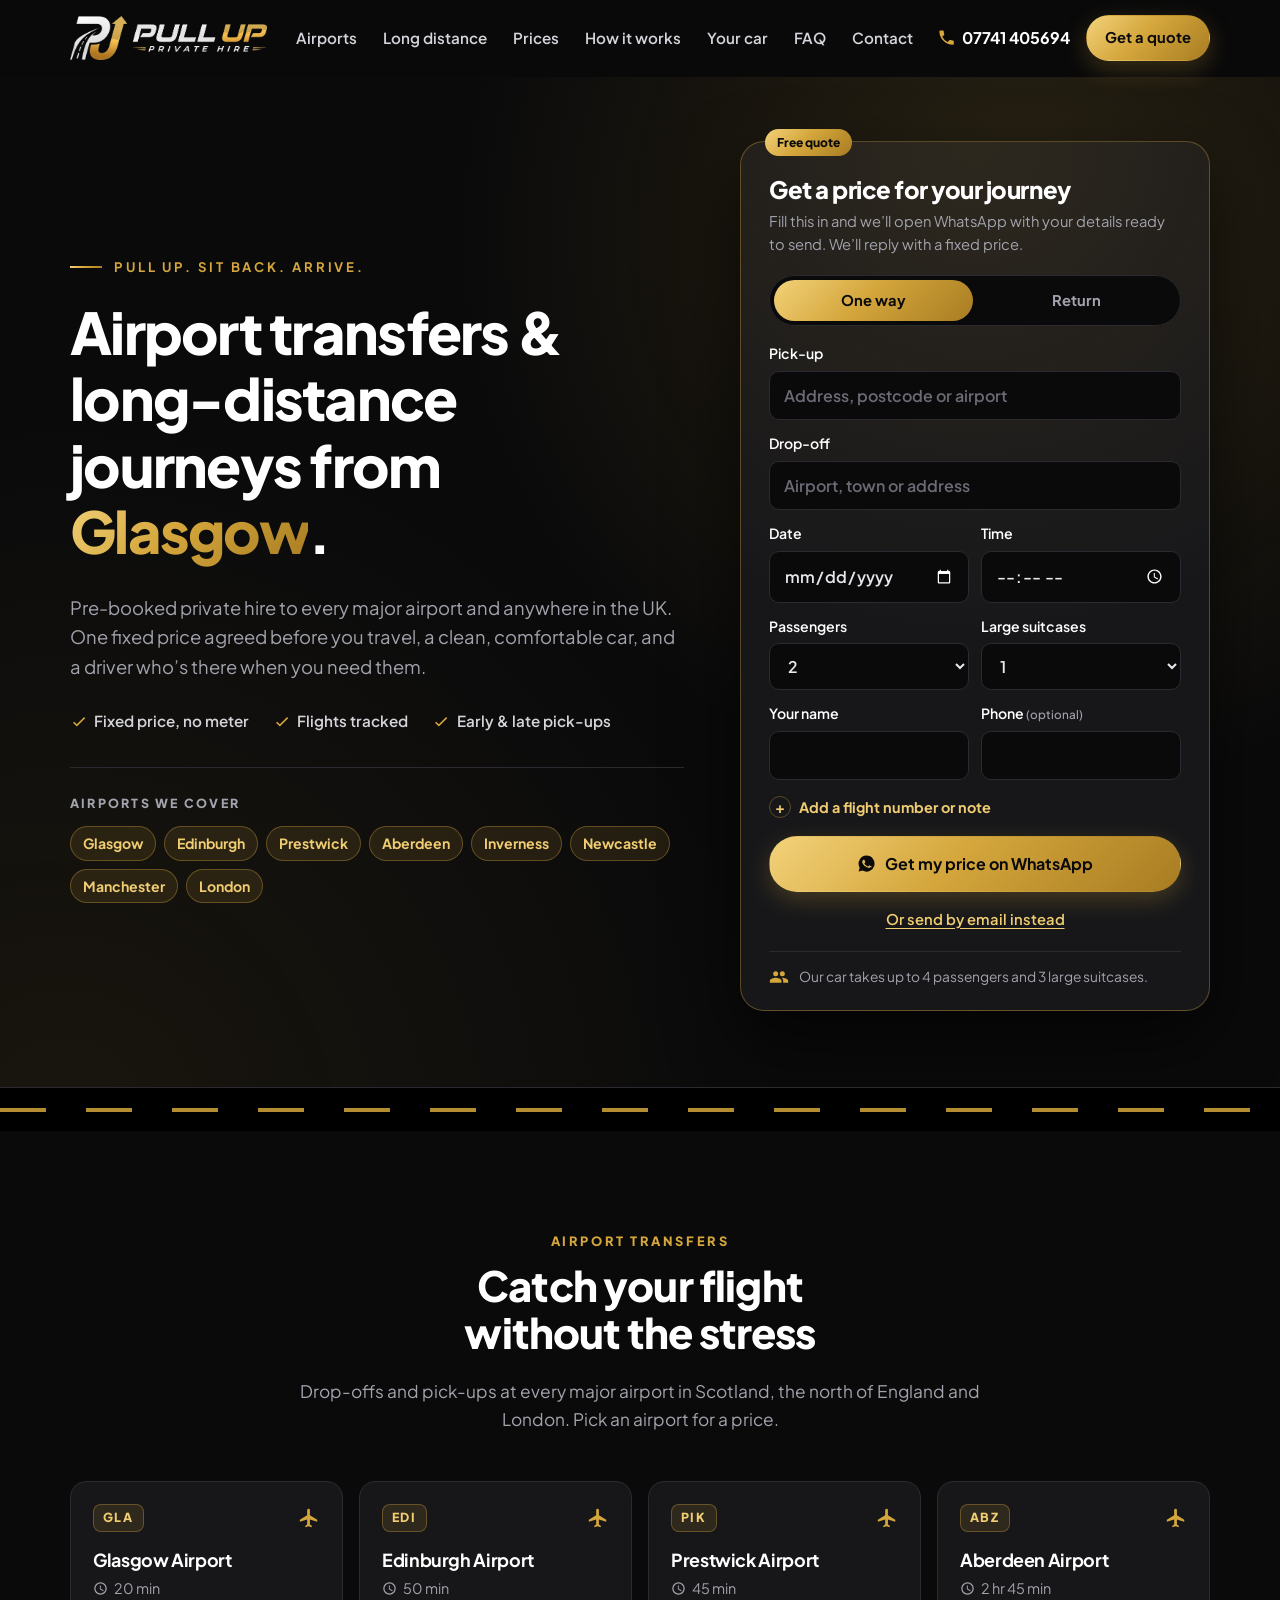
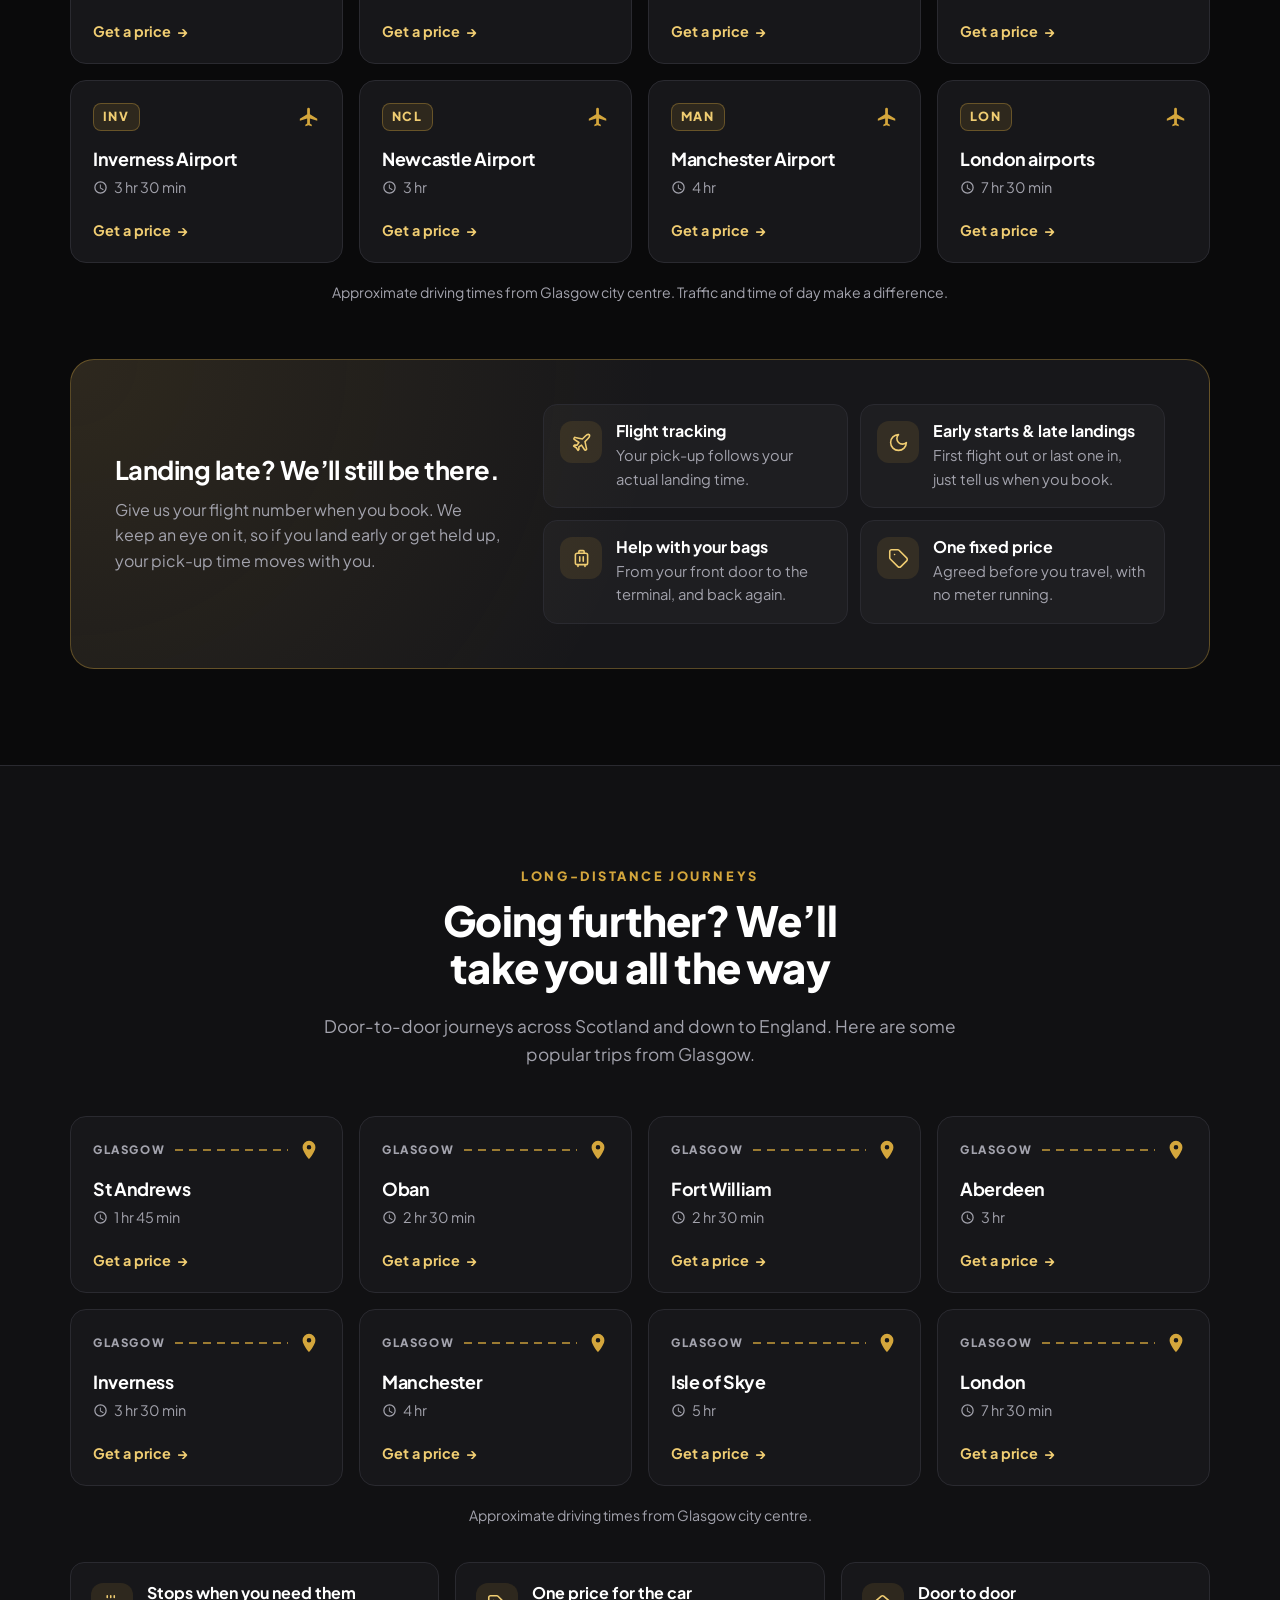
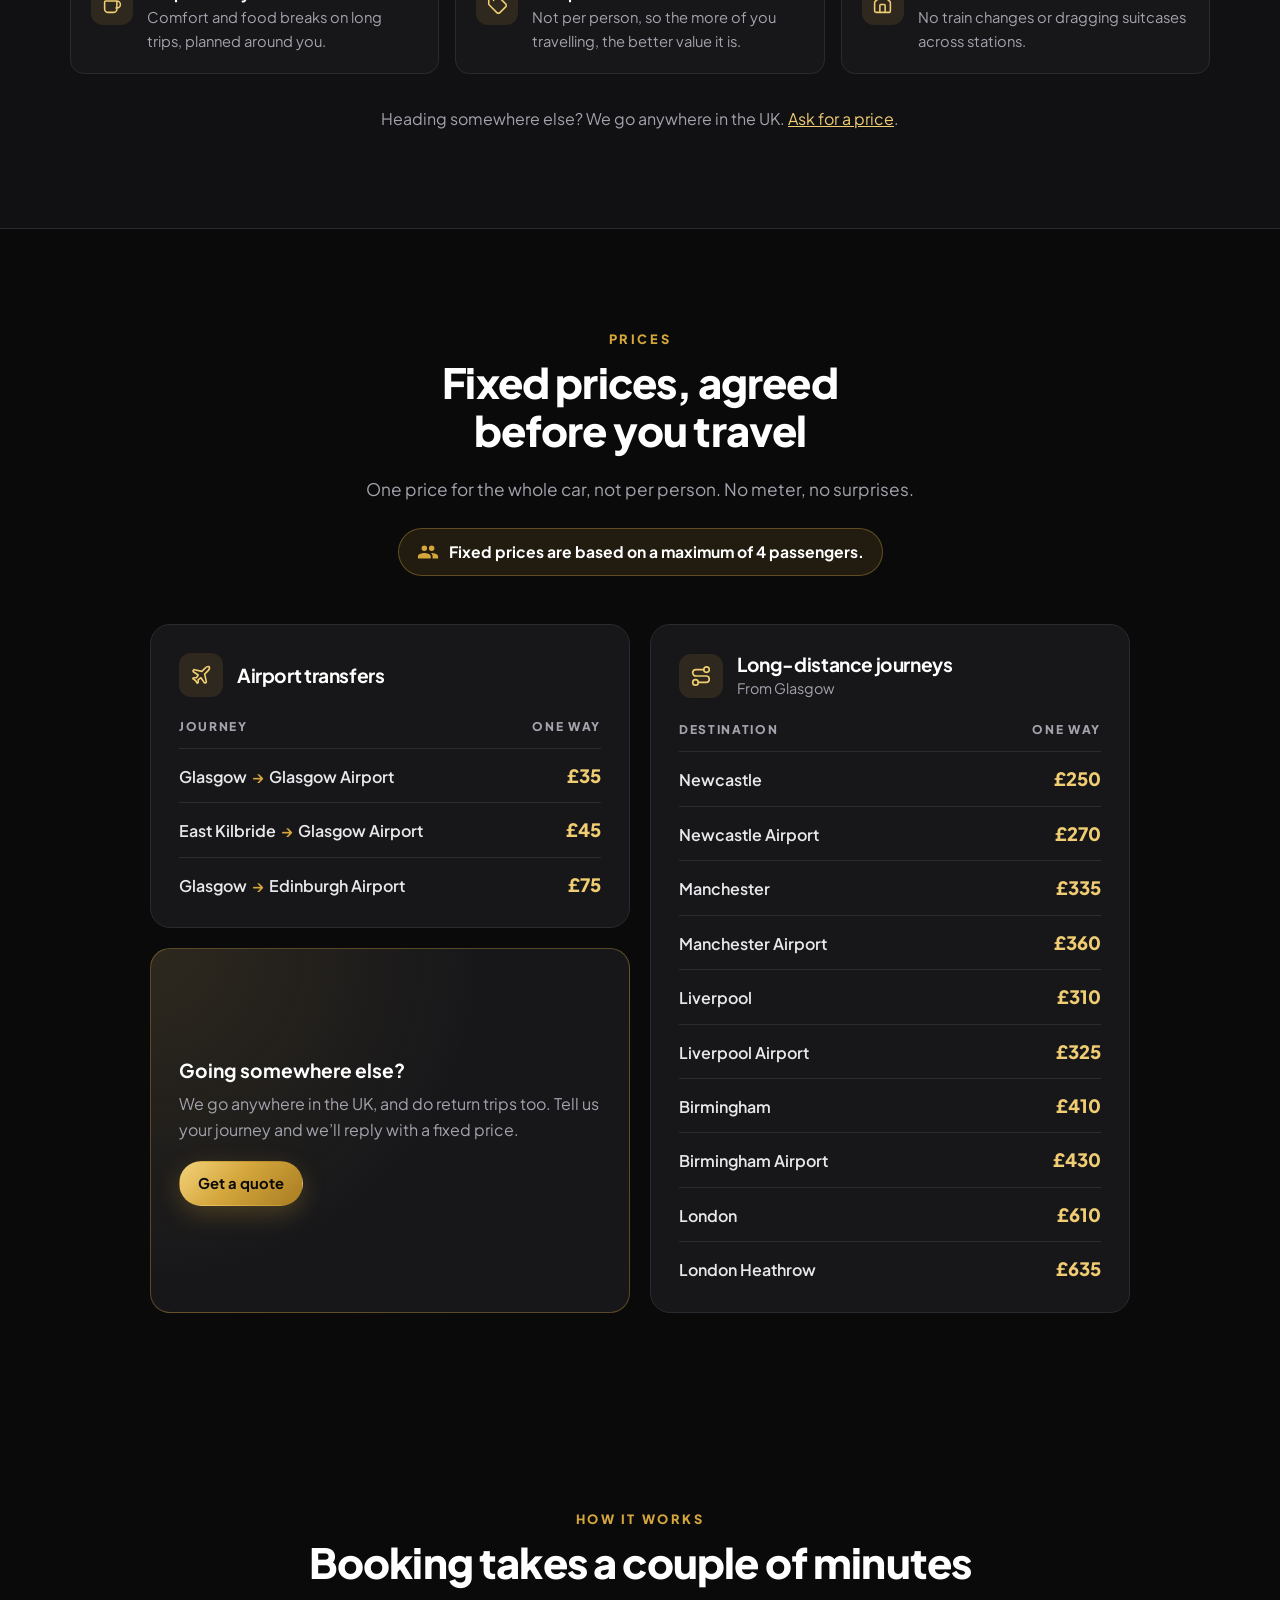
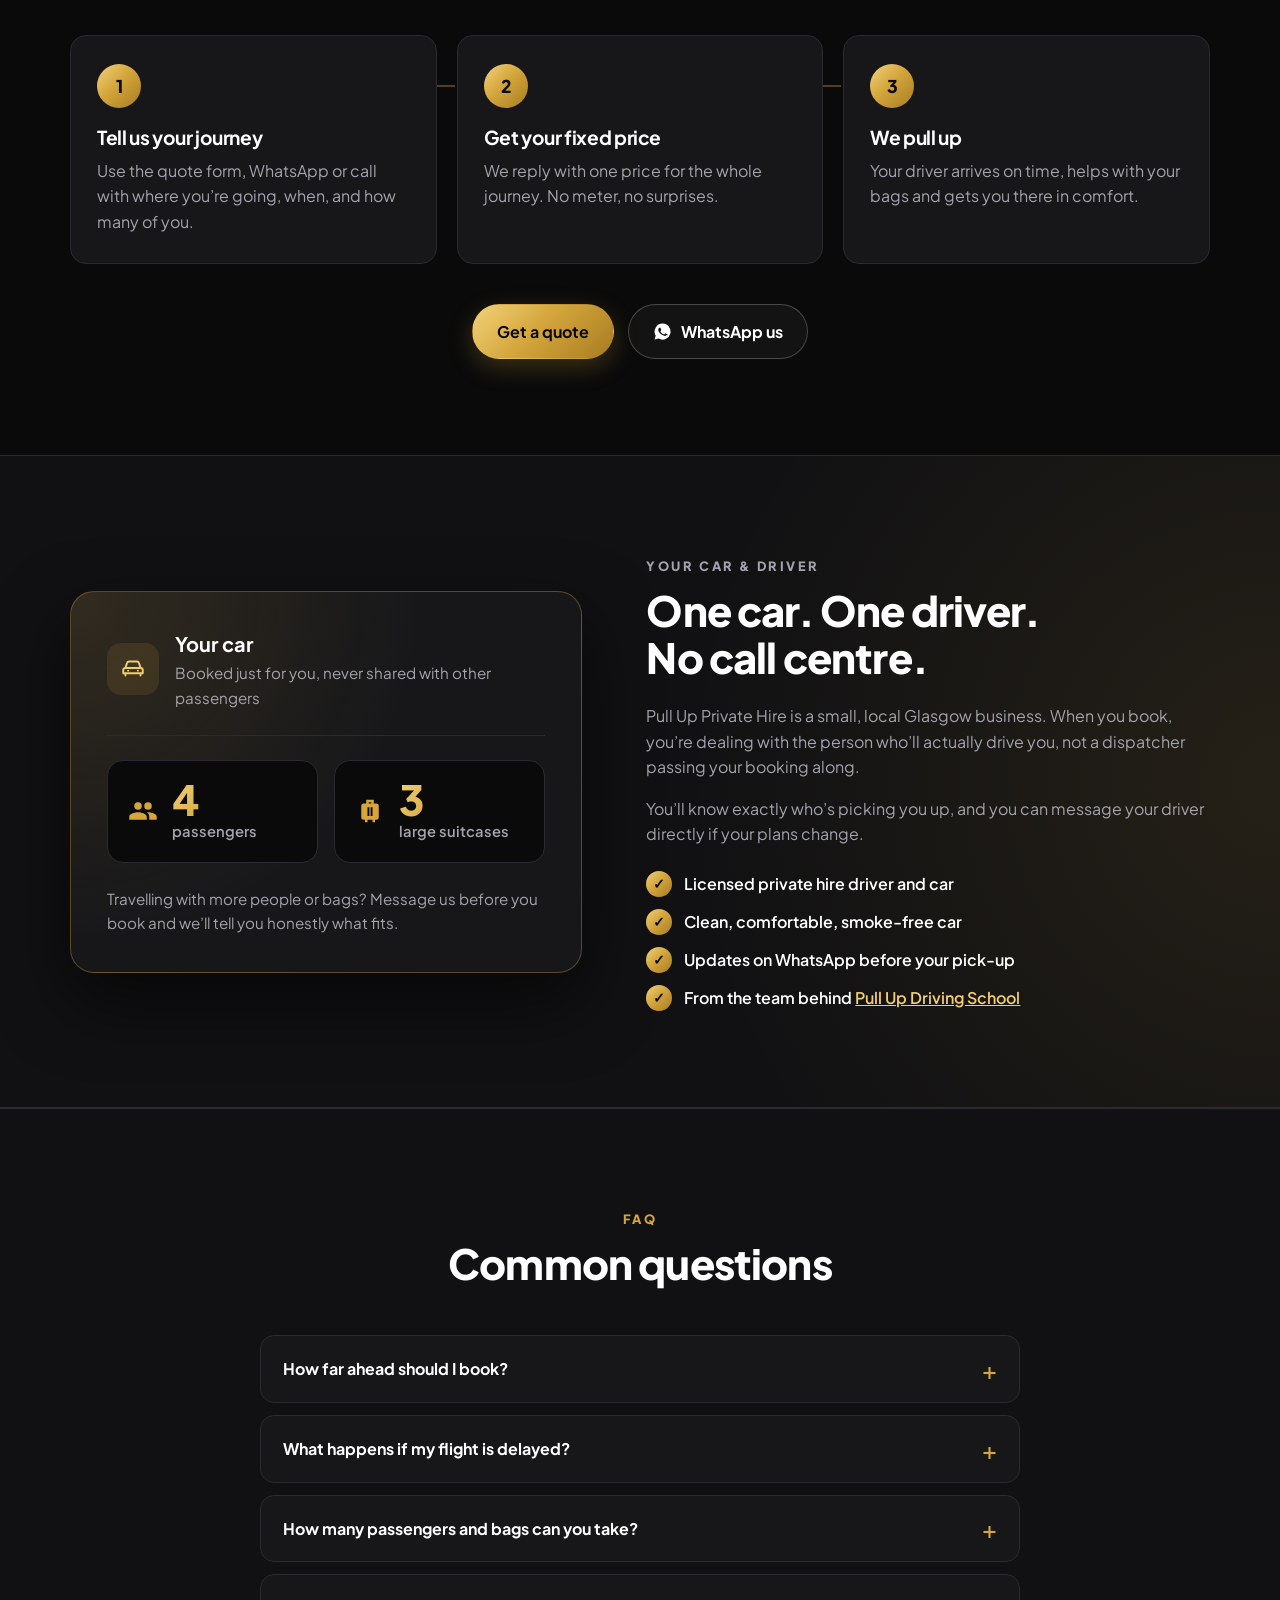
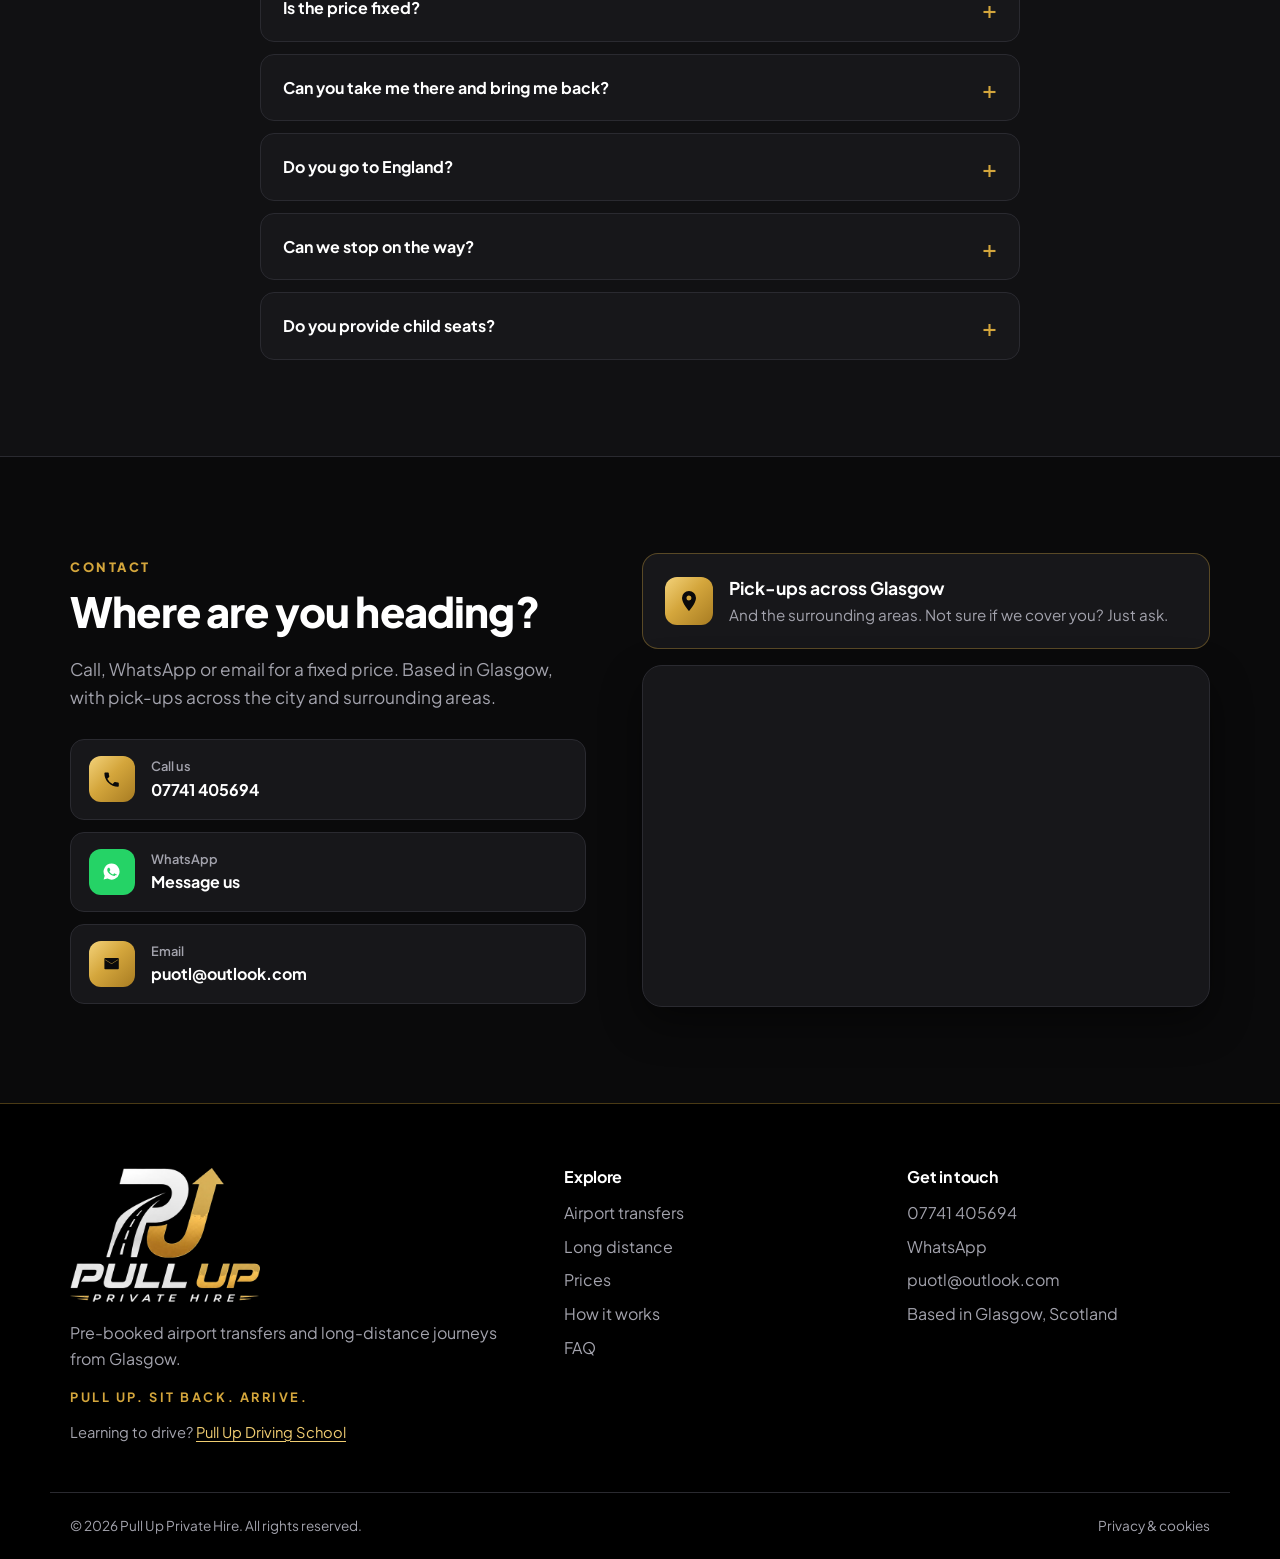
==== index.html @ 6dee09f8 "Add fixed prices section Airport transfer and long-distance fixed prices from the owner, all one way" ====
<!doctype html>
<html lang="en-GB">
<head>
  <meta charset="utf-8">
  <meta name="viewport" content="width=device-width, initial-scale=1">
  <title>Airport Transfers &amp; Long-Distance Private Hire Glasgow | Pull Up Private Hire</title>
  <meta name="description" content="Pre-booked airport transfers and long-distance journeys from Glasgow. Glasgow, Edinburgh, Prestwick, Aberdeen, Manchester and London airports. Fixed prices, flights tracked.">
  <!-- Live on GitHub Pages for now. When a domain is bought, change these URLs here, in robots.txt, sitemap.xml and privacy/ (see README). -->
  <link rel="canonical" href="https://aacb12.github.io/pull-up-private-hire/">
  <meta name="theme-color" content="#0a0a0b">

  <meta property="og:title" content="Pull Up Private Hire | Airport Transfers &amp; Long-Distance Journeys from Glasgow">
  <meta property="og:description" content="Pre-booked airport transfers and long-distance journeys from Glasgow. One fixed price agreed before you travel.">
  <meta property="og:url" content="https://aacb12.github.io/pull-up-private-hire/">
  <meta property="og:image" content="https://aacb12.github.io/pull-up-private-hire/images/og-image.jpg">
  <meta property="og:image:width" content="1200">
  <meta property="og:image:height" content="630">
  <meta property="og:type" content="website">

  <link rel="icon" href="images/favicon.png" type="image/png" sizes="96x96">
  <link rel="apple-touch-icon" href="images/apple-touch-icon.png">
  <link rel="preconnect" href="https://fonts.googleapis.com">
  <link rel="preconnect" href="https://fonts.gstatic.com" crossorigin>
  <link href="https://fonts.googleapis.com/css2?family=Plus+Jakarta+Sans:wght@400;500;600;700;800&display=swap" rel="stylesheet">
  <link rel="stylesheet" href="styles.css">

  <script type="application/ld+json">
  {
    "@context": "https://schema.org",
    "@type": "TaxiService",
    "name": "Pull Up Private Hire",
    "url": "https://aacb12.github.io/pull-up-private-hire/",
    "image": "https://aacb12.github.io/pull-up-private-hire/images/og-image.jpg",
    "description": "Pre-booked airport transfers and long-distance journeys from Glasgow.",
    "areaServed": [
      { "@type": "City", "name": "Glasgow" },
      { "@type": "Country", "name": "United Kingdom" }
    ],
    "provider": {
      "@type": "LocalBusiness",
      "name": "Pull Up Private Hire",
      "url": "https://aacb12.github.io/pull-up-private-hire/",
      "telephone": "+447741405694",
      "email": "puotl@outlook.com",
      "address": { "@type": "PostalAddress", "addressLocality": "Glasgow", "addressCountry": "GB" }
    }
  }
  </script>
</head>
<body>

  <a href="#main" class="skip-link">Skip to content</a>

  <header class="site-header">
    <div class="container header-inner">
      <a href="#top" class="logo" aria-label="Pull Up Private Hire home">
        <img src="images/logo-header.png" alt="Pull Up Private Hire" width="537" height="120">
      </a>
      <nav class="nav" id="nav">
        <a href="#airports">Airports</a>
        <a href="#long-distance">Long distance</a>
        <a href="#prices">Prices</a>
        <a href="#how">How it works</a>
        <a href="#car">Your car</a>
        <a href="#faq">FAQ</a>
        <a href="#contact">Contact</a>
      </nav>
      <div class="header-actions">
        <a href="tel:+447741405694" class="header-phone">
          <svg viewBox="0 0 24 24" aria-hidden="true"><path d="M6.6 10.8a15.1 15.1 0 0 0 6.6 6.6l2.2-2.2c.3-.3.7-.4 1-.2 1.1.4 2.3.6 3.6.6.6 0 1 .4 1 1V20c0 .6-.4 1-1 1A17 17 0 0 1 3 4c0-.6.4-1 1-1h3.5c.6 0 1 .4 1 1 0 1.2.2 2.4.6 3.6.1.3 0 .7-.2 1l-2.3 2.2Z"/></svg>
          07741 405694
        </a>
        <a href="#quote" class="btn btn-gold btn-small">Get a quote</a>
        <button class="nav-toggle" aria-label="Open menu" aria-expanded="false" aria-controls="nav">
          <span></span><span></span><span></span>
        </button>
      </div>
    </div>
  </header>

  <main id="main">

    <!-- Hero with the quote form -->
    <section class="hero" id="top">
      <div class="container hero-inner">
        <div class="hero-copy">
          <p class="eyebrow">Pull Up. Sit back. Arrive.</p>
          <h1>Airport transfers &amp; long-distance journeys from <span class="hl">Glasgow</span>.</h1>
          <p class="lead">Pre-booked private hire to every major airport and anywhere in the UK. One fixed price agreed before you travel, a clean, comfortable car, and a driver who’s there when you need them.</p>
          <ul class="trust">
            <li><svg viewBox="0 0 24 24" aria-hidden="true"><path d="m9 16.2-3.5-3.5L4 14.1l5 5 11-11-1.4-1.4z"/></svg>Fixed price, no meter</li>
            <li><svg viewBox="0 0 24 24" aria-hidden="true"><path d="m9 16.2-3.5-3.5L4 14.1l5 5 11-11-1.4-1.4z"/></svg>Flights tracked</li>
            <li><svg viewBox="0 0 24 24" aria-hidden="true"><path d="m9 16.2-3.5-3.5L4 14.1l5 5 11-11-1.4-1.4z"/></svg>Early &amp; late pick-ups</li>
          </ul>
          <div class="hero-airports">
            <p>Airports we cover</p>
            <ul>
              <li>Glasgow</li><li>Edinburgh</li><li>Prestwick</li><li>Aberdeen</li><li>Inverness</li><li>Newcastle</li><li>Manchester</li><li>London</li>
            </ul>
          </div>
        </div>

        <form class="quote-card form" id="quote">
          <p class="tag">Free quote</p>
          <h2>Get a price for your journey</h2>
          <p class="form-hint">Fill this in and we’ll open WhatsApp with your details ready to send. We’ll reply with a fixed price.</p>

          <fieldset class="seg">
            <legend class="sr-only">Journey type</legend>
            <label><input type="radio" name="trip" value="One way" checked><span>One way</span></label>
            <label><input type="radio" name="trip" value="Return"><span>Return</span></label>
          </fieldset>

          <label>Pick-up
            <input name="pickup" required list="places" autocomplete="street-address" placeholder="Address, postcode or airport">
          </label>
          <label>Drop-off
            <input name="dropoff" required list="places" placeholder="Airport, town or address">
          </label>
          <div class="field-row">
            <label>Date<input name="date" type="date" required></label>
            <label>Time<input name="time" type="time" required step="300"></label>
          </div>
          <div class="field-row" id="return-fields" hidden>
            <label>Return date<input name="returnDate" type="date"></label>
            <label>Return time<input name="returnTime" type="time" step="300"></label>
          </div>
          <div class="field-row">
            <label>Passengers
              <select name="passengers">
                <option>1</option><option selected>2</option><option>3</option><option>4</option>
              </select>
            </label>
            <label>Large suitcases
              <select name="cases">
                <option>0</option><option selected>1</option><option>2</option><option>3</option>
              </select>
            </label>
          </div>
          <div class="field-row">
            <label>Your name<input name="name" required autocomplete="name"></label>
            <label>Phone <small>(optional)</small><input name="phone" type="tel" autocomplete="tel"></label>
          </div>
          <details class="more">
            <summary>Add a flight number or note</summary>
            <label>Flight number<input name="flight" placeholder="e.g. EZY6942" autocapitalize="characters"></label>
            <label>Anything else?<textarea name="message" rows="3" placeholder="e.g. child seat needed, or a stop on the way"></textarea></label>
          </details>

          <button type="submit" class="btn btn-gold btn-block">
            <svg viewBox="0 0 24 24" aria-hidden="true"><path d="M12 2a10 10 0 0 0-8.6 15.1L2 22l5-1.3A10 10 0 1 0 12 2Zm5.3 14.1c-.2.6-1.3 1.2-1.8 1.3-.5 0-1 .2-3.3-.7a11.4 11.4 0 0 1-4.6-4c-.4-.5-1-1.6-1-3 0-1.3.7-2 1-2.3.2-.3.5-.3.7-.3h.5c.2 0 .4 0 .6.5l.9 2.1c0 .2.1.4 0 .6l-.4.6-.5.5c-.1.2-.3.3-.1.6.2.3.8 1.3 1.7 2.1 1.2 1 2.1 1.3 2.4 1.5.3.1.5.1.7-.1l.9-1.1c.2-.3.4-.2.7-.1l2 1c.3.1.5.2.6.3 0 .2 0 .8-.2 1.4Z"/></svg>
            Get my price on WhatsApp
          </button>
          <button type="button" class="link-btn" id="send-email">Or send by email instead</button>
          <p class="form-note">
            <svg viewBox="0 0 24 24" aria-hidden="true"><path d="M16 11a3 3 0 1 0 0-6 3 3 0 0 0 0 6Zm-8 0a3 3 0 1 0 0-6 3 3 0 0 0 0 6Zm0 2c-2.3 0-7 1.2-7 3.5V19h14v-2.5C15 14.2 10.3 13 8 13Zm8 0h-1c1.2.8 2 2 2 3.5V19h6v-2.5c0-2.3-4.7-3.5-7-3.5Z"/></svg>
            Our car takes up to 4 passengers and 3 large suitcases.
          </p>

          <datalist id="places">
            <option value="Glasgow Airport"></option>
            <option value="Edinburgh Airport"></option>
            <option value="Glasgow Prestwick Airport"></option>
            <option value="Aberdeen Airport"></option>
            <option value="Inverness Airport"></option>
            <option value="Newcastle Airport"></option>
            <option value="Manchester Airport"></option>
            <option value="London Heathrow Airport"></option>
            <option value="London Gatwick Airport"></option>
            <option value="London Stansted Airport"></option>
            <option value="London Luton Airport"></option>
            <option value="Glasgow city centre"></option>
            <option value="Edinburgh city centre"></option>
          </datalist>
        </form>
      </div>
      <div class="road" aria-hidden="true"></div>
    </section>

    <!-- Airports -->
    <section id="airports" class="section">
      <div class="container">
        <div class="section-head">
          <p class="kicker">Airport transfers</p>
          <h2>Catch your flight without the stress</h2>
          <p class="section-sub">Drop-offs and pick-ups at every major airport in Scotland, the north of England and London. Pick an airport for a price.</p>
        </div>
        <div class="dest-grid">
          <a class="dest-card" href="#quote" data-to="Glasgow Airport">
            <span class="dest-top"><span class="code">GLA</span><svg viewBox="0 0 24 24" aria-hidden="true"><path d="M21 16v-2l-8-5V3.5a1.5 1.5 0 0 0-3 0V9l-8 5v2l8-2.5V19l-2 1.5V22l3.5-1 3.5 1v-1.5L13 19v-5.5l8 2.5Z"/></svg></span>
            <h3>Glasgow Airport</h3>
            <span class="dest-meta"><svg viewBox="0 0 24 24" aria-hidden="true"><path d="M12 2a10 10 0 1 0 0 20 10 10 0 0 0 0-20Zm0 18a8 8 0 1 1 0-16 8 8 0 0 1 0 16Zm.5-13H11v6l5.2 3.2.8-1.3-4.5-2.7V7Z"/></svg>20 min</span>
            <span class="dest-cta">Get a price</span>
          </a>
          <a class="dest-card" href="#quote" data-to="Edinburgh Airport">
            <span class="dest-top"><span class="code">EDI</span><svg viewBox="0 0 24 24" aria-hidden="true"><path d="M21 16v-2l-8-5V3.5a1.5 1.5 0 0 0-3 0V9l-8 5v2l8-2.5V19l-2 1.5V22l3.5-1 3.5 1v-1.5L13 19v-5.5l8 2.5Z"/></svg></span>
            <h3>Edinburgh Airport</h3>
            <span class="dest-meta"><svg viewBox="0 0 24 24" aria-hidden="true"><path d="M12 2a10 10 0 1 0 0 20 10 10 0 0 0 0-20Zm0 18a8 8 0 1 1 0-16 8 8 0 0 1 0 16Zm.5-13H11v6l5.2 3.2.8-1.3-4.5-2.7V7Z"/></svg>50 min</span>
            <span class="dest-cta">Get a price</span>
          </a>
          <a class="dest-card" href="#quote" data-to="Glasgow Prestwick Airport">
            <span class="dest-top"><span class="code">PIK</span><svg viewBox="0 0 24 24" aria-hidden="true"><path d="M21 16v-2l-8-5V3.5a1.5 1.5 0 0 0-3 0V9l-8 5v2l8-2.5V19l-2 1.5V22l3.5-1 3.5 1v-1.5L13 19v-5.5l8 2.5Z"/></svg></span>
            <h3>Prestwick Airport</h3>
            <span class="dest-meta"><svg viewBox="0 0 24 24" aria-hidden="true"><path d="M12 2a10 10 0 1 0 0 20 10 10 0 0 0 0-20Zm0 18a8 8 0 1 1 0-16 8 8 0 0 1 0 16Zm.5-13H11v6l5.2 3.2.8-1.3-4.5-2.7V7Z"/></svg>45 min</span>
            <span class="dest-cta">Get a price</span>
          </a>
          <a class="dest-card" href="#quote" data-to="Aberdeen Airport">
            <span class="dest-top"><span class="code">ABZ</span><svg viewBox="0 0 24 24" aria-hidden="true"><path d="M21 16v-2l-8-5V3.5a1.5 1.5 0 0 0-3 0V9l-8 5v2l8-2.5V19l-2 1.5V22l3.5-1 3.5 1v-1.5L13 19v-5.5l8 2.5Z"/></svg></span>
            <h3>Aberdeen Airport</h3>
            <span class="dest-meta"><svg viewBox="0 0 24 24" aria-hidden="true"><path d="M12 2a10 10 0 1 0 0 20 10 10 0 0 0 0-20Zm0 18a8 8 0 1 1 0-16 8 8 0 0 1 0 16Zm.5-13H11v6l5.2 3.2.8-1.3-4.5-2.7V7Z"/></svg>2 hr 45 min</span>
            <span class="dest-cta">Get a price</span>
          </a>
          <a class="dest-card" href="#quote" data-to="Inverness Airport">
            <span class="dest-top"><span class="code">INV</span><svg viewBox="0 0 24 24" aria-hidden="true"><path d="M21 16v-2l-8-5V3.5a1.5 1.5 0 0 0-3 0V9l-8 5v2l8-2.5V19l-2 1.5V22l3.5-1 3.5 1v-1.5L13 19v-5.5l8 2.5Z"/></svg></span>
            <h3>Inverness Airport</h3>
            <span class="dest-meta"><svg viewBox="0 0 24 24" aria-hidden="true"><path d="M12 2a10 10 0 1 0 0 20 10 10 0 0 0 0-20Zm0 18a8 8 0 1 1 0-16 8 8 0 0 1 0 16Zm.5-13H11v6l5.2 3.2.8-1.3-4.5-2.7V7Z"/></svg>3 hr 30 min</span>
            <span class="dest-cta">Get a price</span>
          </a>
          <a class="dest-card" href="#quote" data-to="Newcastle Airport">
            <span class="dest-top"><span class="code">NCL</span><svg viewBox="0 0 24 24" aria-hidden="true"><path d="M21 16v-2l-8-5V3.5a1.5 1.5 0 0 0-3 0V9l-8 5v2l8-2.5V19l-2 1.5V22l3.5-1 3.5 1v-1.5L13 19v-5.5l8 2.5Z"/></svg></span>
            <h3>Newcastle Airport</h3>
            <span class="dest-meta"><svg viewBox="0 0 24 24" aria-hidden="true"><path d="M12 2a10 10 0 1 0 0 20 10 10 0 0 0 0-20Zm0 18a8 8 0 1 1 0-16 8 8 0 0 1 0 16Zm.5-13H11v6l5.2 3.2.8-1.3-4.5-2.7V7Z"/></svg>3 hr</span>
            <span class="dest-cta">Get a price</span>
          </a>
          <a class="dest-card" href="#quote" data-to="Manchester Airport">
            <span class="dest-top"><span class="code">MAN</span><svg viewBox="0 0 24 24" aria-hidden="true"><path d="M21 16v-2l-8-5V3.5a1.5 1.5 0 0 0-3 0V9l-8 5v2l8-2.5V19l-2 1.5V22l3.5-1 3.5 1v-1.5L13 19v-5.5l8 2.5Z"/></svg></span>
            <h3>Manchester Airport</h3>
            <span class="dest-meta"><svg viewBox="0 0 24 24" aria-hidden="true"><path d="M12 2a10 10 0 1 0 0 20 10 10 0 0 0 0-20Zm0 18a8 8 0 1 1 0-16 8 8 0 0 1 0 16Zm.5-13H11v6l5.2 3.2.8-1.3-4.5-2.7V7Z"/></svg>4 hr</span>
            <span class="dest-cta">Get a price</span>
          </a>
          <a class="dest-card" href="#quote" data-to="London Heathrow Airport">
            <span class="dest-top"><span class="code">LON</span><svg viewBox="0 0 24 24" aria-hidden="true"><path d="M21 16v-2l-8-5V3.5a1.5 1.5 0 0 0-3 0V9l-8 5v2l8-2.5V19l-2 1.5V22l3.5-1 3.5 1v-1.5L13 19v-5.5l8 2.5Z"/></svg></span>
            <h3>London airports</h3>
            <span class="dest-meta"><svg viewBox="0 0 24 24" aria-hidden="true"><path d="M12 2a10 10 0 1 0 0 20 10 10 0 0 0 0-20Zm0 18a8 8 0 1 1 0-16 8 8 0 0 1 0 16Zm.5-13H11v6l5.2 3.2.8-1.3-4.5-2.7V7Z"/></svg>7 hr 30 min</span>
            <span class="dest-cta">Get a price</span>
          </a>
        </div>
        <p class="grid-note">Approximate driving times from Glasgow city centre. Traffic and time of day make a difference.</p>

        <!-- TODO: check each promise in this panel with the driver before going live -->
        <div class="panel">
          <div class="panel-copy">
            <h3>Landing late? We’ll still be there.</h3>
            <p>Give us your flight number when you book. We keep an eye on it, so if you land early or get held up, your pick-up time moves with you.</p>
          </div>
          <ul class="features">
            <li>
              <span class="icon-wrap"><svg viewBox="0 0 24 24" aria-hidden="true"><path d="M17.8 19.2 16 11l3.5-3.5C21 6 21.5 4 21 3c-1-.5-3 0-4.5 1.5L13 8 4.8 6.2c-.5-.1-.9.1-1.1.5l-.3.5c-.2.5-.1 1 .3 1.3L9 12l-2 3H4l-1 1 3 2 2 3 1-1v-3l3-2 3.5 5.3c.3.4.8.5 1.3.3l.5-.2c.4-.3.6-.7.5-1.2Z"/></svg></span>
              <div><strong>Flight tracking</strong><p>Your pick-up follows your actual landing time.</p></div>
            </li>
            <li>
              <span class="icon-wrap"><svg viewBox="0 0 24 24" aria-hidden="true"><path d="M12 3a6 6 0 0 0 9 9 9 9 0 1 1-9-9Z"/></svg></span>
              <div><strong>Early starts &amp; late landings</strong><p>First flight out or last one in, just tell us when you book.</p></div>
            </li>
            <li>
              <span class="icon-wrap"><svg viewBox="0 0 24 24" aria-hidden="true"><path d="M9 6V4a1 1 0 0 1 1-1h4a1 1 0 0 1 1 1v2M7 6h10a2 2 0 0 1 2 2v9a2 2 0 0 1-2 2H7a2 2 0 0 1-2-2V8a2 2 0 0 1 2-2ZM10 10v5M14 10v5M8 19v2M16 19v2"/></svg></span>
              <div><strong>Help with your bags</strong><p>From your front door to the terminal, and back again.</p></div>
            </li>
            <li>
              <span class="icon-wrap"><svg viewBox="0 0 24 24" aria-hidden="true"><path d="M12.6 2.6A2 2 0 0 0 11.2 2H4a2 2 0 0 0-2 2v7.2a2 2 0 0 0 .6 1.4l8.7 8.7a2.4 2.4 0 0 0 3.4 0l6.6-6.6a2.4 2.4 0 0 0 0-3.4ZM7.5 7.5h.01"/></svg></span>
              <div><strong>One fixed price</strong><p>Agreed before you travel, with no meter running.</p></div>
            </li>
          </ul>
        </div>
      </div>
    </section>

    <!-- Long distance -->
    <section id="long-distance" class="section section-tint">
      <div class="container">
        <div class="section-head">
          <p class="kicker">Long-distance journeys</p>
          <h2>Going further? We’ll take you all the way</h2>
          <p class="section-sub">Door-to-door journeys across Scotland and down to England. Here are some popular trips from Glasgow.</p>
        </div>
        <div class="dest-grid">
          <a class="dest-card" href="#quote" data-to="St Andrews">
            <span class="dest-top route"><span>Glasgow</span><i></i><svg viewBox="0 0 24 24" aria-hidden="true"><path d="M12 2a7 7 0 0 0-7 7c0 5.2 7 13 7 13s7-7.8 7-13a7 7 0 0 0-7-7Zm0 9.5A2.5 2.5 0 1 1 12 6.5a2.5 2.5 0 0 1 0 5Z"/></svg></span>
            <h3>St Andrews</h3>
            <span class="dest-meta"><svg viewBox="0 0 24 24" aria-hidden="true"><path d="M12 2a10 10 0 1 0 0 20 10 10 0 0 0 0-20Zm0 18a8 8 0 1 1 0-16 8 8 0 0 1 0 16Zm.5-13H11v6l5.2 3.2.8-1.3-4.5-2.7V7Z"/></svg>1 hr 45 min</span>
            <span class="dest-cta">Get a price</span>
          </a>
          <a class="dest-card" href="#quote" data-to="Oban">
            <span class="dest-top route"><span>Glasgow</span><i></i><svg viewBox="0 0 24 24" aria-hidden="true"><path d="M12 2a7 7 0 0 0-7 7c0 5.2 7 13 7 13s7-7.8 7-13a7 7 0 0 0-7-7Zm0 9.5A2.5 2.5 0 1 1 12 6.5a2.5 2.5 0 0 1 0 5Z"/></svg></span>
            <h3>Oban</h3>
            <span class="dest-meta"><svg viewBox="0 0 24 24" aria-hidden="true"><path d="M12 2a10 10 0 1 0 0 20 10 10 0 0 0 0-20Zm0 18a8 8 0 1 1 0-16 8 8 0 0 1 0 16Zm.5-13H11v6l5.2 3.2.8-1.3-4.5-2.7V7Z"/></svg>2 hr 30 min</span>
            <span class="dest-cta">Get a price</span>
          </a>
          <a class="dest-card" href="#quote" data-to="Fort William">
            <span class="dest-top route"><span>Glasgow</span><i></i><svg viewBox="0 0 24 24" aria-hidden="true"><path d="M12 2a7 7 0 0 0-7 7c0 5.2 7 13 7 13s7-7.8 7-13a7 7 0 0 0-7-7Zm0 9.5A2.5 2.5 0 1 1 12 6.5a2.5 2.5 0 0 1 0 5Z"/></svg></span>
            <h3>Fort William</h3>
            <span class="dest-meta"><svg viewBox="0 0 24 24" aria-hidden="true"><path d="M12 2a10 10 0 1 0 0 20 10 10 0 0 0 0-20Zm0 18a8 8 0 1 1 0-16 8 8 0 0 1 0 16Zm.5-13H11v6l5.2 3.2.8-1.3-4.5-2.7V7Z"/></svg>2 hr 30 min</span>
            <span class="dest-cta">Get a price</span>
          </a>
          <a class="dest-card" href="#quote" data-to="Aberdeen">
            <span class="dest-top route"><span>Glasgow</span><i></i><svg viewBox="0 0 24 24" aria-hidden="true"><path d="M12 2a7 7 0 0 0-7 7c0 5.2 7 13 7 13s7-7.8 7-13a7 7 0 0 0-7-7Zm0 9.5A2.5 2.5 0 1 1 12 6.5a2.5 2.5 0 0 1 0 5Z"/></svg></span>
            <h3>Aberdeen</h3>
            <span class="dest-meta"><svg viewBox="0 0 24 24" aria-hidden="true"><path d="M12 2a10 10 0 1 0 0 20 10 10 0 0 0 0-20Zm0 18a8 8 0 1 1 0-16 8 8 0 0 1 0 16Zm.5-13H11v6l5.2 3.2.8-1.3-4.5-2.7V7Z"/></svg>3 hr</span>
            <span class="dest-cta">Get a price</span>
          </a>
          <a class="dest-card" href="#quote" data-to="Inverness">
            <span class="dest-top route"><span>Glasgow</span><i></i><svg viewBox="0 0 24 24" aria-hidden="true"><path d="M12 2a7 7 0 0 0-7 7c0 5.2 7 13 7 13s7-7.8 7-13a7 7 0 0 0-7-7Zm0 9.5A2.5 2.5 0 1 1 12 6.5a2.5 2.5 0 0 1 0 5Z"/></svg></span>
            <h3>Inverness</h3>
            <span class="dest-meta"><svg viewBox="0 0 24 24" aria-hidden="true"><path d="M12 2a10 10 0 1 0 0 20 10 10 0 0 0 0-20Zm0 18a8 8 0 1 1 0-16 8 8 0 0 1 0 16Zm.5-13H11v6l5.2 3.2.8-1.3-4.5-2.7V7Z"/></svg>3 hr 30 min</span>
            <span class="dest-cta">Get a price</span>
          </a>
          <a class="dest-card" href="#quote" data-to="Manchester">
            <span class="dest-top route"><span>Glasgow</span><i></i><svg viewBox="0 0 24 24" aria-hidden="true"><path d="M12 2a7 7 0 0 0-7 7c0 5.2 7 13 7 13s7-7.8 7-13a7 7 0 0 0-7-7Zm0 9.5A2.5 2.5 0 1 1 12 6.5a2.5 2.5 0 0 1 0 5Z"/></svg></span>
            <h3>Manchester</h3>
            <span class="dest-meta"><svg viewBox="0 0 24 24" aria-hidden="true"><path d="M12 2a10 10 0 1 0 0 20 10 10 0 0 0 0-20Zm0 18a8 8 0 1 1 0-16 8 8 0 0 1 0 16Zm.5-13H11v6l5.2 3.2.8-1.3-4.5-2.7V7Z"/></svg>4 hr</span>
            <span class="dest-cta">Get a price</span>
          </a>
          <a class="dest-card" href="#quote" data-to="Portree, Isle of Skye">
            <span class="dest-top route"><span>Glasgow</span><i></i><svg viewBox="0 0 24 24" aria-hidden="true"><path d="M12 2a7 7 0 0 0-7 7c0 5.2 7 13 7 13s7-7.8 7-13a7 7 0 0 0-7-7Zm0 9.5A2.5 2.5 0 1 1 12 6.5a2.5 2.5 0 0 1 0 5Z"/></svg></span>
            <h3>Isle of Skye</h3>
            <span class="dest-meta"><svg viewBox="0 0 24 24" aria-hidden="true"><path d="M12 2a10 10 0 1 0 0 20 10 10 0 0 0 0-20Zm0 18a8 8 0 1 1 0-16 8 8 0 0 1 0 16Zm.5-13H11v6l5.2 3.2.8-1.3-4.5-2.7V7Z"/></svg>5 hr</span>
            <span class="dest-cta">Get a price</span>
          </a>
          <a class="dest-card" href="#quote" data-to="London">
            <span class="dest-top route"><span>Glasgow</span><i></i><svg viewBox="0 0 24 24" aria-hidden="true"><path d="M12 2a7 7 0 0 0-7 7c0 5.2 7 13 7 13s7-7.8 7-13a7 7 0 0 0-7-7Zm0 9.5A2.5 2.5 0 1 1 12 6.5a2.5 2.5 0 0 1 0 5Z"/></svg></span>
            <h3>London</h3>
            <span class="dest-meta"><svg viewBox="0 0 24 24" aria-hidden="true"><path d="M12 2a10 10 0 1 0 0 20 10 10 0 0 0 0-20Zm0 18a8 8 0 1 1 0-16 8 8 0 0 1 0 16Zm.5-13H11v6l5.2 3.2.8-1.3-4.5-2.7V7Z"/></svg>7 hr 30 min</span>
            <span class="dest-cta">Get a price</span>
          </a>
        </div>

        <p class="grid-note">Approximate driving times from Glasgow city centre.</p>

        <ul class="features features-3">
          <li>
            <span class="icon-wrap"><svg viewBox="0 0 24 24" aria-hidden="true"><path d="M10 2v2M14 2v2M6 2v2M16 8a1 1 0 0 1 1 1v8a4 4 0 0 1-4 4H7a4 4 0 0 1-4-4V9a1 1 0 0 1 1-1h12Zm0 0h1a4 4 0 1 1 0 8h-1"/></svg></span>
            <div><strong>Stops when you need them</strong><p>Comfort and food breaks on long trips, planned around you.</p></div>
          </li>
          <li>
            <span class="icon-wrap"><svg viewBox="0 0 24 24" aria-hidden="true"><path d="M12.6 2.6A2 2 0 0 0 11.2 2H4a2 2 0 0 0-2 2v7.2a2 2 0 0 0 .6 1.4l8.7 8.7a2.4 2.4 0 0 0 3.4 0l6.6-6.6a2.4 2.4 0 0 0 0-3.4ZM7.5 7.5h.01"/></svg></span>
            <div><strong>One price for the car</strong><p>Not per person, so the more of you travelling, the better value it is.</p></div>
          </li>
          <li>
            <span class="icon-wrap"><svg viewBox="0 0 24 24" aria-hidden="true"><path d="M15 21v-8a1 1 0 0 0-1-1h-4a1 1 0 0 0-1 1v8M3 10a2 2 0 0 1 .7-1.5l7-6a2 2 0 0 1 2.6 0l7 6A2 2 0 0 1 21 10v9a2 2 0 0 1-2 2H5a2 2 0 0 1-2-2Z"/></svg></span>
            <div><strong>Door to door</strong><p>No train changes or dragging suitcases across stations.</p></div>
          </li>
        </ul>
        <p class="section-foot">Heading somewhere else? We go anywhere in the UK. <a href="#quote">Ask for a price</a>.</p>
      </div>
    </section>

    <!-- Prices -->
    <section id="prices" class="section">
      <div class="container">
        <div class="section-head">
          <p class="kicker">Prices</p>
          <h2>Fixed prices, agreed before you travel</h2>
          <p class="section-sub">One price for the whole car, not per person. No meter, no surprises.</p>
          <p class="price-note">
            <svg viewBox="0 0 24 24" aria-hidden="true"><path d="M16 11a3 3 0 1 0 0-6 3 3 0 0 0 0 6Zm-8 0a3 3 0 1 0 0-6 3 3 0 0 0 0 6Zm0 2c-2.3 0-7 1.2-7 3.5V19h14v-2.5C15 14.2 10.3 13 8 13Zm8 0h-1c1.2.8 2 2 2 3.5V19h6v-2.5c0-2.3-4.7-3.5-7-3.5Z"/></svg>
            Fixed prices are based on a maximum of 4 passengers.
          </p>
        </div>
        <div class="price-grid">
          <div class="price-card price-air">
            <div class="price-head">
              <span class="icon-wrap"><svg viewBox="0 0 24 24" aria-hidden="true"><path d="M17.8 19.2 16 11l3.5-3.5C21 6 21.5 4 21 3c-1-.5-3 0-4.5 1.5L13 8 4.8 6.2c-.5-.1-.9.1-1.1.5l-.3.5c-.2.5-.1 1 .3 1.3L9 12l-2 3H4l-1 1 3 2 2 3 1-1v-3l3-2 3.5 5.3c.3.4.8.5 1.3.3l.5-.2c.4-.3.6-.7.5-1.2Z"/></svg></span>
              <h3 id="price-air">Airport transfers</h3>
            </div>
            <table class="price-table" aria-labelledby="price-air">
              <thead><tr><th scope="col">Journey</th><th scope="col">One way</th></tr></thead>
              <tbody>
                <tr><th scope="row">Glasgow <span class="to" aria-hidden="true">→</span><span class="sr-only">to</span> Glasgow&nbsp;Airport</th><td>£35</td></tr>
                <tr><th scope="row">East Kilbride <span class="to" aria-hidden="true">→</span><span class="sr-only">to</span> Glasgow&nbsp;Airport</th><td>£45</td></tr>
                <tr><th scope="row">Glasgow <span class="to" aria-hidden="true">→</span><span class="sr-only">to</span> Edinburgh&nbsp;Airport</th><td>£75</td></tr>
              </tbody>
            </table>
          </div>
          <div class="price-card price-long">
            <div class="price-head">
              <span class="icon-wrap"><svg viewBox="0 0 24 24" aria-hidden="true"><circle cx="6" cy="19" r="3"/><path d="M9 19h8.5a3.5 3.5 0 0 0 0-7h-11a3.5 3.5 0 0 1 0-7H15"/><circle cx="18" cy="5" r="3"/></svg></span>
              <div>
                <h3 id="price-long">Long-distance journeys</h3>
                <span>From Glasgow</span>
              </div>
            </div>
            <table class="price-table" aria-labelledby="price-long">
              <thead><tr><th scope="col">Destination</th><th scope="col">One way</th></tr></thead>
              <tbody>
                <tr><th scope="row">Newcastle</th><td>£250</td></tr>
                <tr><th scope="row">Newcastle Airport</th><td>£270</td></tr>
                <tr><th scope="row">Manchester</th><td>£335</td></tr>
                <tr><th scope="row">Manchester Airport</th><td>£360</td></tr>
                <tr><th scope="row">Liverpool</th><td>£310</td></tr>
                <tr><th scope="row">Liverpool Airport</th><td>£325</td></tr>
                <tr><th scope="row">Birmingham</th><td>£410</td></tr>
                <tr><th scope="row">Birmingham Airport</th><td>£430</td></tr>
                <tr><th scope="row">London</th><td>£610</td></tr>
                <tr><th scope="row">London Heathrow</th><td>£635</td></tr>
              </tbody>
            </table>
          </div>
          <div class="price-ask">
            <strong>Going somewhere else?</strong>
            <p>We go anywhere in the UK, and do return trips too. Tell us your journey and we’ll reply with a fixed price.</p>
            <a href="#quote" class="btn btn-gold btn-small">Get a quote</a>
          </div>
        </div>
      </div>
    </section>

    <!-- How it works -->
    <section id="how" class="section">
      <div class="container">
        <div class="section-head">
          <p class="kicker">How it works</p>
          <h2>Booking takes a couple of minutes</h2>
        </div>
        <ol class="steps">
          <li>
            <span class="step-num">1</span>
            <h3>Tell us your journey</h3>
            <p>Use the quote form, WhatsApp or call with where you’re going, when, and how many of you.</p>
          </li>
          <li>
            <span class="step-num">2</span>
            <h3>Get your fixed price</h3>
            <p>We reply with one price for the whole journey. No meter, no surprises.</p>
          </li>
          <li>
            <span class="step-num">3</span>
            <h3>We pull up</h3>
            <p>Your driver arrives on time, helps with your bags and gets you there in comfort.</p>
          </li>
        </ol>
        <div class="steps-cta">
          <a href="#quote" class="btn btn-gold">Get a quote</a>
          <a href="https://wa.me/447741405694" class="btn btn-ghost" target="_blank" rel="noopener">
            <svg viewBox="0 0 24 24" aria-hidden="true"><path d="M12 2a10 10 0 0 0-8.6 15.1L2 22l5-1.3A10 10 0 1 0 12 2Zm5.3 14.1c-.2.6-1.3 1.2-1.8 1.3-.5 0-1 .2-3.3-.7a11.4 11.4 0 0 1-4.6-4c-.4-.5-1-1.6-1-3 0-1.3.7-2 1-2.3.2-.3.5-.3.7-.3h.5c.2 0 .4 0 .6.5l.9 2.1c0 .2.1.4 0 .6l-.4.6-.5.5c-.1.2-.3.3-.1.6.2.3.8 1.3 1.7 2.1 1.2 1 2.1 1.3 2.4 1.5.3.1.5.1.7-.1l.9-1.1c.2-.3.4-.2.7-.1l2 1c.3.1.5.2.6.3 0 .2 0 .8-.2 1.4Z"/></svg>
            WhatsApp us
          </a>
        </div>
      </div>
    </section>

    <!-- Car and driver -->
    <section id="car" class="section section-feature">
      <div class="container about">
        <!-- TODO: swap or add a photo of the private hire car when the driver sends one -->
        <div class="spec">
          <div class="spec-head">
            <span class="icon-wrap"><svg viewBox="0 0 24 24" aria-hidden="true"><path d="M5 11l1.5-4.5A2 2 0 0 1 8.4 5h7.2a2 2 0 0 1 1.9 1.5L19 11m-14 0h14m-14 0a2 2 0 0 0-2 2v3h2m14-5a2 2 0 0 1 2 2v3h-2M5 16v2m14-2v2M5 16h14M7.5 13.5h.01M16.5 13.5h.01"/></svg></span>
            <div>
              <strong>Your car</strong>
              <span>Booked just for you, never shared with other passengers</span>
            </div>
          </div>
          <div class="spec-stats">
            <div class="stat">
              <svg viewBox="0 0 24 24" aria-hidden="true"><path d="M16 11a3 3 0 1 0 0-6 3 3 0 0 0 0 6Zm-8 0a3 3 0 1 0 0-6 3 3 0 0 0 0 6Zm0 2c-2.3 0-7 1.2-7 3.5V19h14v-2.5C15 14.2 10.3 13 8 13Zm8 0h-1c1.2.8 2 2 2 3.5V19h6v-2.5c0-2.3-4.7-3.5-7-3.5Z"/></svg>
              <strong>4</strong>
              <span>passengers</span>
            </div>
            <div class="stat">
              <svg viewBox="0 0 24 24" aria-hidden="true"><path fill-rule="evenodd" d="M9 3h6v3h2a2 2 0 0 1 2 2v9a2 2 0 0 1-2 2h-1v2h-2v-2h-4v2H8v-2H7a2 2 0 0 1-2-2V8a2 2 0 0 1 2-2h2V3Zm2 2v1h2V5h-2Zm-1 4v7h1.5V9H10Zm2.5 0v7H14V9h-1.5Z"/></svg>
              <strong>3</strong>
              <span>large suitcases</span>
            </div>
          </div>
          <p class="spec-note">Travelling with more people or bags? Message us before you book and we’ll tell you honestly what fits.</p>
        </div>
        <div class="about-copy">
          <p class="kicker">Your car &amp; driver</p>
          <h2>One car. One driver. No call centre.</h2>
          <p>Pull Up Private Hire is a small, local Glasgow business. When you book, you’re dealing with the person who’ll actually drive you, not a dispatcher passing your booking along.</p>
          <p>You’ll know exactly who’s picking you up, and you can message your driver directly if your plans change.</p>
          <!-- TODO: confirm the licence wording with the driver, and add the council licence number if he wants it shown -->
          <ul class="checklist">
            <li>Licensed private hire driver and car</li>
            <li>Clean, comfortable, smoke-free car</li>
            <li>Updates on WhatsApp before your pick-up</li>
            <li><span>From the team behind <a href="https://pullupdrivingschool.co.uk/" target="_blank" rel="noopener">Pull Up Driving School</a></span></li>
          </ul>
        </div>
      </div>
    </section>

    <!-- FAQ -->
    <section id="faq" class="section section-tint">
      <div class="container narrow">
        <div class="section-head">
          <p class="kicker">FAQ</p>
          <h2>Common questions</h2>
        </div>
        <div class="faq">
          <details>
            <summary>How far ahead should I book?</summary>
            <p>As early as you can, especially for early-morning flights and long journeys. We have one car, so booking ahead is the best way to make sure we can take you. For a last-minute trip, message us anyway and we’ll tell you straight away if we can do it.</p>
          </details>
          <details>
            <summary>What happens if my flight is delayed?</summary>
            <p>Give us your flight number when you book. We track your flight and move your pick-up to when you actually land.</p>
          </details>
          <details>
            <summary>How many passengers and bags can you take?</summary>
            <p>Up to 4 passengers and 3 large check-in suitcases. If you’re travelling with more people or luggage, message us before booking and we’ll tell you honestly what fits.</p>
          </details>
          <details>
            <summary>Is the price fixed?</summary>
            <p>Yes. We agree one price for the whole car before you travel, so there’s no meter running. If an airport drop-off or parking charge applies, we’ll tell you when we quote.</p>
          </details>
          <details>
            <summary>Can you take me there and bring me back?</summary>
            <p>Yes. Choose Return on the quote form and we’ll price both journeys. It’s popular for holidays: we drop you at the airport and collect you when you land.</p>
          </details>
          <details>
            <summary>Do you go to England?</summary>
            <p>Yes. As well as Scottish airports and towns, we do long-distance journeys to Newcastle, Manchester, London and anywhere else in the UK.</p>
          </details>
          <details>
            <summary>Can we stop on the way?</summary>
            <p>Of course. On longer journeys, just let us know and we’ll plan comfort and food stops.</p>
          </details>
          <details>
            <summary>Do you provide child seats?</summary>
            <p>Tell us your children’s ages when you ask for a quote and we’ll let you know what we can provide.</p>
          </details>
        </div>
      </div>
    </section>

    <!-- Contact -->
    <section id="contact" class="section">
      <div class="container contact">
        <div class="contact-info">
          <p class="kicker">Contact</p>
          <h2>Where are you heading?</h2>
          <p class="section-sub">Call, WhatsApp or email for a fixed price. Based in Glasgow, with pick-ups across the city and surrounding areas.</p>
          <div class="contact-cards">
            <a href="tel:+447741405694" class="contact-card">
              <span class="cc-icon"><svg viewBox="0 0 24 24" aria-hidden="true"><path d="M6.6 10.8a15.1 15.1 0 0 0 6.6 6.6l2.2-2.2c.3-.3.7-.4 1-.2 1.1.4 2.3.6 3.6.6.6 0 1 .4 1 1V20c0 .6-.4 1-1 1A17 17 0 0 1 3 4c0-.6.4-1 1-1h3.5c.6 0 1 .4 1 1 0 1.2.2 2.4.6 3.6.1.3 0 .7-.2 1l-2.3 2.2Z"/></svg></span>
              <span><small>Call us</small>07741 405694</span>
            </a>
            <a href="https://wa.me/447741405694" class="contact-card" target="_blank" rel="noopener">
              <span class="cc-icon cc-wa"><svg viewBox="0 0 24 24" aria-hidden="true"><path d="M12 2a10 10 0 0 0-8.6 15.1L2 22l5-1.3A10 10 0 1 0 12 2Zm5.3 14.1c-.2.6-1.3 1.2-1.8 1.3-.5 0-1 .2-3.3-.7a11.4 11.4 0 0 1-4.6-4c-.4-.5-1-1.6-1-3 0-1.3.7-2 1-2.3.2-.3.5-.3.7-.3h.5c.2 0 .4 0 .6.5l.9 2.1c0 .2.1.4 0 .6l-.4.6-.5.5c-.1.2-.3.3-.1.6.2.3.8 1.3 1.7 2.1 1.2 1 2.1 1.3 2.4 1.5.3.1.5.1.7-.1l.9-1.1c.2-.3.4-.2.7-.1l2 1c.3.1.5.2.6.3 0 .2 0 .8-.2 1.4Z"/></svg></span>
              <span><small>WhatsApp</small>Message us</span>
            </a>
            <a href="mailto:puotl@outlook.com" class="contact-card">
              <span class="cc-icon"><svg viewBox="0 0 24 24" aria-hidden="true"><path d="M4 5h16a1 1 0 0 1 1 1v12a1 1 0 0 1-1 1H4a1 1 0 0 1-1-1V6a1 1 0 0 1 1-1Zm0 2v.4l8 5 8-5V7l-8 5-8-5Z"/></svg></span>
              <span><small>Email</small>puotl@outlook.com</span>
            </a>
          </div>
        </div>
        <div class="contact-aside">
          <div class="area-card">
            <span class="area-icon"><svg viewBox="0 0 24 24" aria-hidden="true"><path d="M12 2a7 7 0 0 0-7 7c0 5.2 7 13 7 13s7-7.8 7-13a7 7 0 0 0-7-7Zm0 9.5A2.5 2.5 0 1 1 12 6.5a2.5 2.5 0 0 1 0 5Z"/></svg></span>
            <div>
              <strong>Pick-ups across Glasgow</strong>
              <span>And the surrounding areas. Not sure if we cover you? Just ask.</span>
            </div>
          </div>
          <div class="map">
            <iframe title="Map of Glasgow" src="https://maps.google.com/maps?q=Glasgow&amp;z=10&amp;output=embed" loading="lazy" referrerpolicy="no-referrer-when-downgrade"></iframe>
          </div>
        </div>
      </div>
    </section>

  </main>

  <footer class="site-footer">
    <div class="container footer-inner">
      <div class="footer-brand">
        <img class="footer-logo" src="images/logo-stacked.png" alt="Pull Up Private Hire" width="520" height="368" loading="lazy">
        <p>Pre-booked airport transfers and long-distance journeys from Glasgow.</p>
        <p class="footer-tagline">Pull Up. Sit back. Arrive.</p>
        <p class="footer-sister">Learning to drive? <a href="https://pullupdrivingschool.co.uk/" target="_blank" rel="noopener">Pull Up Driving School</a></p>
      </div>
      <div>
        <h4>Explore</h4>
        <a href="#airports">Airport transfers</a>
        <a href="#long-distance">Long distance</a>
        <a href="#prices">Prices</a>
        <a href="#how">How it works</a>
        <a href="#faq">FAQ</a>
      </div>
      <div>
        <h4>Get in touch</h4>
        <a href="tel:+447741405694">07741 405694</a>
        <a href="https://wa.me/447741405694" target="_blank" rel="noopener">WhatsApp</a>
        <a href="mailto:puotl@outlook.com">puotl@outlook.com</a>
        <span>Based in Glasgow, Scotland</span>
      </div>
    </div>
    <div class="container footer-legal">
      <p>© <span id="year">2026</span> Pull Up Private Hire. All rights reserved.</p>
      <nav class="footer-legal-links" aria-label="Legal">
        <a href="privacy/">Privacy &amp; cookies</a>
      </nav>
    </div>
  </footer>

  <!-- Mobile quick-contact bar -->
  <div class="mobile-bar">
    <a href="tel:+447741405694">Call</a>
    <a href="https://wa.me/447741405694" target="_blank" rel="noopener">WhatsApp</a>
    <a href="#quote" class="mb-book">Quote</a>
  </div>

  <script src="script.js"></script>
</body>
</html>
---- styles.css ----
/* Pull Up Private Hire. Same palette, type and components as pullupdrivingschool.co.uk */
:root {
  --bg: #0a0a0b;
  --bg-alt: #111113;
  --surface: #17171a;
  --surface-2: #1e1e22;
  --border: #2a2a30;
  --text: #e8e8ec;
  --muted: #a3a3ad;
  --white: #ffffff;
  --gold: #d4a63c;
  --gold-light: #f0cd72;
  --gold-dark: #a87c22;
  --gold-grad: linear-gradient(135deg, #f3d27a 0%, #d4a63c 45%, #a87c22 100%);
  --gold-tint: rgba(212, 166, 60, 0.12);
  --gold-line: rgba(212, 166, 60, 0.35);
  --wa: #25d366;
  --radius: 16px;
  --shadow: 0 16px 40px rgba(0, 0, 0, 0.45);
  --shadow-lg: 0 28px 70px rgba(0, 0, 0, 0.6);
  color-scheme: dark;
}

* { box-sizing: border-box; }

html { scroll-behavior: smooth; scroll-padding-top: 92px; }

body {
  margin: 0;
  font-family: "Plus Jakarta Sans", -apple-system, BlinkMacSystemFont, "Segoe UI", Roboto, sans-serif;
  color: var(--text);
  background: var(--bg);
  line-height: 1.6;
  -webkit-font-smoothing: antialiased;
}

::selection { background: var(--gold); color: var(--bg); }

img { max-width: 100%; display: block; }

h1, h2, h3, h4 { color: var(--white); line-height: 1.15; margin: 0 0 .5em; letter-spacing: -0.02em; }
h2 { text-wrap: balance; }
h2 { font-size: clamp(1.8rem, 3.5vw, 2.6rem); font-weight: 800; }
h3 { font-size: 1.2rem; font-weight: 700; }
p { margin: 0 0 1em; }

a { color: var(--gold-light); }

svg { width: 1.2em; height: 1.2em; fill: currentColor; flex-shrink: 0; }

.container { max-width: 1180px; margin: 0 auto; padding: 0 20px; }
.narrow { max-width: 800px; }

.skip-link { position: absolute; left: -999px; top: 8px; background: var(--gold); color: var(--bg); padding: 8px 14px; border-radius: 8px; z-index: 100; }
.skip-link:focus { left: 8px; }
.sr-only { position: absolute; width: 1px; height: 1px; padding: 0; margin: -1px; overflow: hidden; clip: rect(0 0 0 0); white-space: nowrap; border: 0; }

/* Buttons */
.btn {
  display: inline-flex;
  align-items: center;
  justify-content: center;
  gap: 8px;
  padding: 14px 24px;
  border-radius: 999px;
  border: 1.5px solid transparent;
  font: inherit;
  font-weight: 700;
  text-decoration: none;
  cursor: pointer;
  transition: transform .15s ease, box-shadow .15s ease, border-color .15s ease, color .15s ease, filter .15s ease;
}
.btn:hover { transform: translateY(-2px); }
.btn-gold { background: var(--gold-grad); color: var(--bg); box-shadow: 0 8px 24px rgba(212, 166, 60, 0.25); }
.btn-gold:hover { filter: brightness(1.08); box-shadow: 0 10px 30px rgba(212, 166, 60, 0.35); }
.btn-ghost { background: rgba(255,255,255,.04); color: var(--white); border-color: rgba(255,255,255,.22); }
.btn-ghost:hover { border-color: var(--gold); color: var(--gold-light); }
.btn-outline { background: transparent; color: var(--white); border-color: var(--border); }
.btn-outline:hover { border-color: var(--gold); color: var(--gold-light); }
.btn-small { padding: 10px 18px; font-size: .92rem; }
.btn-block { width: 100%; }
.link-btn { display: block; margin: 12px auto 0; padding: 4px 8px; background: none; border: 0; font: inherit; font-size: .92rem; font-weight: 600; color: var(--gold-light); text-decoration: underline; text-underline-offset: 3px; cursor: pointer; }
.link-btn:hover { color: var(--white); }

/* Header */
.site-header {
  position: sticky;
  top: 0;
  z-index: 50;
  background: rgba(10, 10, 11, .88);
  backdrop-filter: saturate(160%) blur(12px);
  -webkit-backdrop-filter: saturate(160%) blur(12px);
  border-bottom: 1px solid transparent;
  transition: border-color .2s;
}
.site-header.scrolled { border-color: var(--border); }
.header-inner { display: flex; align-items: center; gap: 24px; height: 76px; }
.logo img { height: 44px; width: auto; }
.nav { display: flex; gap: 26px; margin-left: auto; }
.nav a { color: #d4d4da; text-decoration: none; font-weight: 600; font-size: .95rem; position: relative; transition: color .15s; white-space: nowrap; }
.nav a:hover { color: var(--white); }
.nav a::after { content: ""; position: absolute; left: 0; right: 0; bottom: -6px; height: 2px; background: var(--gold); transform: scaleX(0); transition: transform .2s; }
.nav a:hover::after { transform: scaleX(1); }
.header-actions { display: flex; align-items: center; gap: 16px; }
.header-actions .btn { white-space: nowrap; }
.header-phone { display: inline-flex; align-items: center; gap: 6px; color: var(--white); font-weight: 700; text-decoration: none; white-space: nowrap; }
.header-phone svg { color: var(--gold); }
.nav-toggle { display: none; background: none; border: 0; padding: 8px; cursor: pointer; }
.nav-toggle span { display: block; width: 24px; height: 2px; background: var(--white); margin: 5px 0; border-radius: 2px; transition: transform .2s, opacity .2s; }
.nav-toggle[aria-expanded="true"] span:nth-child(1) { transform: translateY(7px) rotate(45deg); }
.nav-toggle[aria-expanded="true"] span:nth-child(2) { opacity: 0; }
.nav-toggle[aria-expanded="true"] span:nth-child(3) { transform: translateY(-7px) rotate(-45deg); }

/* Hero */
.hero {
  position: relative;
  background:
    radial-gradient(circle at 80% 15%, rgba(212,166,60,.16), transparent 42%),
    radial-gradient(circle at 5% 100%, rgba(212,166,60,.08), transparent 45%),
    var(--bg);
  padding: 64px 0 120px;
  overflow: hidden;
}
.hero-inner { display: grid; grid-template-columns: minmax(0, 1fr) minmax(0, 470px); gap: 56px; align-items: center; }
.eyebrow { display: inline-flex; align-items: center; gap: 12px; color: var(--gold); font-size: .82rem; font-weight: 700; letter-spacing: .22em; text-transform: uppercase; margin-bottom: 22px; }
.eyebrow::before { content: ""; width: 32px; height: 2px; background: var(--gold-grad); }
.hero h1 { font-size: clamp(2.15rem, 4.6vw, 3.6rem); font-weight: 800; letter-spacing: -0.03em; }
.hl { background: var(--gold-grad); -webkit-background-clip: text; background-clip: text; color: transparent; }
.lead { font-size: 1.15rem; color: var(--muted); max-width: 34em; }
.trust { list-style: none; padding: 0; margin: 28px 0 0; display: flex; flex-wrap: wrap; gap: 10px 24px; font-weight: 600; font-size: .95rem; color: #d4d4da; }
.trust li { display: flex; align-items: center; gap: 6px; }
.trust svg { color: var(--gold); }
.hero-airports { margin-top: 34px; padding-top: 26px; border-top: 1px solid var(--border); }
.hero-airports p { margin: 0 0 12px; font-size: .78rem; font-weight: 800; letter-spacing: .18em; text-transform: uppercase; color: var(--muted); }
.hero-airports ul { list-style: none; margin: 0; padding: 0; display: flex; flex-wrap: wrap; gap: 8px; }
.hero-airports li { font-size: .88rem; font-weight: 700; color: var(--gold-light); background: var(--gold-tint); border: 1px solid var(--gold-line); padding: 5px 12px; border-radius: 999px; }

/* Quote form */
.quote-card {
  position: relative;
  background: radial-gradient(circle at 50% 0%, rgba(212,166,60,.12), transparent 55%), var(--surface);
  border: 1px solid var(--gold-line);
  border-radius: 24px;
  padding: 34px 28px 22px;
  box-shadow: var(--shadow-lg);
  scroll-margin-top: 92px;
}
.quote-card.flash { animation: flash 1.2s ease; }
@keyframes flash { 0%, 100% { box-shadow: var(--shadow-lg); } 30% { box-shadow: 0 0 0 4px var(--gold-line), var(--shadow-lg); } }
.quote-card h2 { font-size: 1.5rem; margin-bottom: 6px; }
.tag { position: absolute; top: -13px; left: 24px; background: var(--gold-grad); color: var(--bg); font-size: .75rem; font-weight: 800; padding: 4px 12px; border-radius: 999px; margin: 0; }
.form-hint { color: var(--muted); font-size: .92rem; margin-bottom: 18px; }

.form label { display: block; font-weight: 600; font-size: .88rem; color: var(--white); margin-bottom: 12px; }
.form label small { color: var(--muted); font-weight: 500; }
.form input, .form select, .form textarea {
  display: block; width: 100%; min-height: 46px; margin-top: 6px; padding: 11px 14px;
  border: 1px solid var(--border); border-radius: 10px; background: var(--bg);
  font: inherit; font-size: 1rem; color: var(--text);
}
.form input[type="date"], .form input[type="time"] { -webkit-appearance: none; appearance: none; }
.form textarea { resize: vertical; }
.form ::placeholder { color: #6b6b75; }
.form input:focus, .form select:focus, .form textarea:focus { outline: 2px solid var(--gold); outline-offset: 1px; border-color: transparent; }
.field-row { display: grid; grid-template-columns: 1fr 1fr; gap: 12px; }
.field-row[hidden] { display: none; }

.seg { display: grid; grid-template-columns: 1fr 1fr; gap: 4px; margin: 0 0 16px; padding: 4px; min-width: 0; border: 1px solid var(--border); border-radius: 999px; background: var(--bg); }
.form .seg label { position: relative; margin: 0; }
.seg input { position: absolute; opacity: 0; pointer-events: none; }
.seg span { display: block; padding: 9px 0; border-radius: 999px; text-align: center; font-weight: 700; font-size: .92rem; color: var(--muted); cursor: pointer; transition: color .15s, background .15s; }
.seg span:hover { color: var(--white); }
.seg input:checked + span { background: var(--gold-grad); color: var(--bg); }
.seg input:focus-visible + span { outline: 2px solid var(--gold-light); outline-offset: 2px; }

.more { margin: 2px 0 16px; }
.more summary { cursor: pointer; list-style: none; display: inline-flex; align-items: center; gap: 8px; font-size: .9rem; font-weight: 700; color: var(--gold-light); }
.more summary::-webkit-details-marker { display: none; }
.more summary::before { content: "+"; display: grid; place-items: center; width: 20px; height: 20px; border-radius: 50%; border: 1.5px solid var(--gold-line); font-size: .95rem; line-height: 1; transition: transform .2s; }
.more[open] summary::before { transform: rotate(45deg); }
.more[open] summary { margin-bottom: 12px; }

.form-note { display: flex; align-items: center; gap: 10px; margin: 16px 0 0; padding-top: 14px; border-top: 1px solid var(--border); color: var(--muted); font-size: .86rem; }
.form-note svg { color: var(--gold); width: 20px; height: 20px; }

/* Road motif echoing the logo */
.road { position: absolute; left: 0; right: 0; bottom: 0; height: 44px; background: #000; border-top: 1px solid var(--border); }
.road::before { content: ""; position: absolute; left: 0; right: 0; top: 50%; height: 4px; transform: translateY(-50%); background: repeating-linear-gradient(90deg, var(--gold) 0 46px, transparent 46px 86px); opacity: .85; }

/* Sections */
.section { padding: 96px 0; }
.section-tint { background: var(--bg-alt); border-top: 1px solid var(--border); border-bottom: 1px solid var(--border); }
.section-head { text-align: center; max-width: 680px; margin: 0 auto 48px; }
.kicker { display: inline-block; font-size: .8rem; font-weight: 800; letter-spacing: .2em; text-transform: uppercase; color: var(--gold); margin-bottom: 10px; }
.section-sub { color: var(--muted); font-size: 1.08rem; }
.section-foot { margin: 32px 0 0; text-align: center; color: var(--muted); }

.icon-wrap { width: 52px; height: 52px; border-radius: 14px; background: var(--gold-tint); color: var(--gold-light); display: grid; place-items: center; flex-shrink: 0; }
.icon-wrap svg { width: 26px; height: 26px; fill: none; stroke: currentColor; stroke-width: 1.8; stroke-linecap: round; stroke-linejoin: round; }

/* Airport and route cards */
.dest-grid { display: grid; grid-template-columns: repeat(4, 1fr); gap: 16px; }
.dest-card {
  display: flex; flex-direction: column; gap: 6px;
  padding: 22px 22px 20px;
  background: var(--surface); border: 1px solid var(--border); border-radius: var(--radius);
  color: var(--text); text-decoration: none;
  transition: transform .2s, border-color .2s, box-shadow .2s;
}
.dest-card:hover, .dest-card:focus-visible { transform: translateY(-4px); border-color: var(--gold-line); box-shadow: var(--shadow); }
.dest-card:focus-visible { outline: 2px solid var(--gold); outline-offset: 2px; }
.dest-top { display: flex; align-items: center; justify-content: space-between; gap: 10px; margin-bottom: 12px; color: var(--gold); }
.dest-top svg { width: 22px; height: 22px; }
.code { font-size: .78rem; font-weight: 800; letter-spacing: .12em; color: var(--gold-light); background: var(--gold-tint); border: 1px solid var(--gold-line); padding: 3px 9px; border-radius: 8px; }
.route > span { font-size: .72rem; font-weight: 800; letter-spacing: .14em; text-transform: uppercase; color: var(--muted); }
.route i { flex: 1; height: 2px; background: repeating-linear-gradient(90deg, var(--gold) 0 8px, transparent 8px 14px); opacity: .7; }
.dest-card h3 { margin: 0; font-size: 1.12rem; }
.dest-meta { display: flex; align-items: center; gap: 6px; color: var(--muted); font-size: .9rem; white-space: nowrap; }
.dest-meta svg { width: 15px; height: 15px; }
.dest-cta { margin-top: auto; padding-top: 14px; display: inline-flex; align-items: center; gap: 6px; color: var(--gold-light); font-weight: 700; font-size: .9rem; }
.dest-cta::after { content: "→"; transition: transform .2s; }
.dest-card:hover .dest-cta::after { transform: translateX(4px); }
.grid-note { margin: 18px 0 0; text-align: center; color: var(--muted); font-size: .88rem; }

/* Feature panel and lists */
.panel { margin-top: 56px; display: grid; grid-template-columns: 1fr 1.6fr; gap: 40px; align-items: center; background: radial-gradient(circle at 0% 0%, rgba(212,166,60,.12), transparent 50%), var(--surface); border: 1px solid var(--gold-line); border-radius: 24px; padding: 44px; }
.panel h3 { font-size: 1.6rem; }
.panel-copy p { color: var(--muted); margin: 0; }
.features { list-style: none; margin: 0; padding: 0; display: grid; grid-template-columns: 1fr 1fr; gap: 12px; }
.features li { display: flex; align-items: flex-start; gap: 14px; background: rgba(255,255,255,.03); border: 1px solid var(--border); padding: 16px; border-radius: 14px; }
.features .icon-wrap { width: 42px; height: 42px; border-radius: 12px; }
.features .icon-wrap svg { width: 21px; height: 21px; }
.features strong { display: block; color: var(--white); margin-bottom: 2px; line-height: 1.3; }
.features p { margin: 0; color: var(--muted); font-size: .92rem; }
.features-3 { grid-template-columns: repeat(3, 1fr); gap: 16px; margin-top: 36px; }
.features-3 li { background: var(--surface); padding: 20px; }

/* Prices */
.price-note { display: inline-flex; align-items: center; gap: 10px; margin: 8px 0 0; padding: 10px 18px; border-radius: 999px; background: var(--gold-tint); border: 1px solid var(--gold-line); color: var(--white); font-weight: 700; font-size: .98rem; text-align: left; }
.price-note svg { color: var(--gold); width: 22px; height: 22px; }
.price-grid { display: grid; grid-template-columns: 1fr 1fr; grid-template-rows: auto 1fr; grid-template-areas: "air long" "ask long"; gap: 20px; align-items: start; max-width: 980px; margin: 0 auto; }
.price-air { grid-area: air; }
.price-long { grid-area: long; }
.price-ask { grid-area: ask; }
.price-card { background: var(--surface); border: 1px solid var(--border); border-radius: 20px; padding: 28px; }
.price-head { display: flex; align-items: center; gap: 14px; margin-bottom: 20px; }
.price-head .icon-wrap { width: 44px; height: 44px; border-radius: 12px; }
.price-head .icon-wrap svg { width: 22px; height: 22px; }
.price-head h3 { margin: 0; }
.price-head span:not(.icon-wrap) { color: var(--muted); font-size: .9rem; }
.price-table { width: 100%; border-collapse: collapse; }
.price-table th, .price-table td { padding: 12px 0; border-bottom: 1px solid var(--border); text-align: left; vertical-align: baseline; }
.price-table thead th { padding-top: 0; font-size: .75rem; font-weight: 800; letter-spacing: .14em; text-transform: uppercase; color: var(--muted); }
.price-table tbody th { font-weight: 600; color: var(--text); }
.price-table thead th:last-child, .price-table td { text-align: right; padding-left: 16px; white-space: nowrap; }
.price-table td { font-size: 1.15rem; font-weight: 800; color: var(--gold-light); }
.price-table tbody tr:last-child > * { border-bottom: 0; padding-bottom: 0; }
.price-table .to { color: var(--gold); margin: 0 2px; }
.price-ask { align-self: stretch; display: flex; flex-direction: column; align-items: flex-start; justify-content: center; background: radial-gradient(circle at 0% 0%, rgba(212,166,60,.12), transparent 55%), var(--surface); border: 1px solid var(--gold-line); border-radius: 20px; padding: 28px; }
.price-ask strong { color: var(--white); font-size: 1.2rem; margin-bottom: 6px; }
.price-ask p { color: var(--muted); margin-bottom: 18px; }

/* How it works */
.steps { list-style: none; margin: 0; padding: 0; display: grid; grid-template-columns: repeat(3, 1fr); gap: 20px; }
.steps li { position: relative; background: var(--surface); border: 1px solid var(--border); border-radius: var(--radius); padding: 28px 26px; }
.steps li:not(:last-child)::after { content: ""; position: absolute; top: 49px; left: calc(100% + 1px); width: 18px; height: 2px; background: var(--gold-line); }
.steps p { color: var(--muted); margin: 0; }
.step-num { width: 44px; height: 44px; border-radius: 50%; background: var(--gold-grad); color: var(--bg); display: grid; place-items: center; font-weight: 800; font-size: 1.1rem; margin-bottom: 18px; }
.steps-cta { display: flex; flex-wrap: wrap; justify-content: center; gap: 14px; margin-top: 40px; }

/* Car and driver */
.section-feature { background: radial-gradient(circle at 100% 50%, rgba(212,166,60,.10), transparent 45%), var(--bg-alt); border-top: 1px solid var(--border); border-bottom: 1px solid var(--border); }
.about { display: grid; grid-template-columns: 1fr 1.1fr; gap: 64px; align-items: center; }
.about-copy p { color: var(--muted); }
.spec { background: radial-gradient(circle at 0% 0%, rgba(212,166,60,.14), transparent 55%), var(--surface); border: 1px solid var(--gold-line); border-radius: 24px; padding: 36px; box-shadow: var(--shadow-lg); }
.spec-head { display: flex; align-items: center; gap: 16px; padding-bottom: 24px; border-bottom: 1px solid var(--border); }
.spec-head strong { display: block; color: var(--white); font-size: 1.25rem; }
.spec-head span:not(.icon-wrap) { color: var(--muted); font-size: .95rem; }
.spec-stats { display: grid; grid-template-columns: 1fr 1fr; gap: 16px; margin: 24px 0; }
.stat { display: grid; grid-template-columns: auto 1fr; grid-template-rows: auto auto; column-gap: 14px; align-items: center; background: var(--bg); border: 1px solid var(--border); border-radius: 16px; padding: 18px 20px; }
.stat svg { grid-row: 1 / 3; width: 30px; height: 30px; color: var(--gold); }
.stat strong { font-size: 2.6rem; font-weight: 800; line-height: 1; letter-spacing: -0.03em; background: var(--gold-grad); -webkit-background-clip: text; background-clip: text; color: transparent; }
.stat span { color: var(--muted); font-weight: 600; font-size: .92rem; }
.spec-note { margin: 0; color: var(--muted); font-size: .95rem; }
.checklist { list-style: none; padding: 0; margin: 24px 0 0; display: grid; gap: 12px; }
.checklist li { display: flex; gap: 12px; align-items: center; color: var(--white); font-weight: 600; }
.checklist li::before { content: "✓"; width: 26px; height: 26px; flex-shrink: 0; border-radius: 50%; background: var(--gold-grad); color: var(--bg); display: grid; place-items: center; font-weight: 800; font-size: .85rem; }
.checklist a { color: var(--gold-light); }

/* FAQ */
.faq { display: grid; gap: 12px; }
.faq details { background: var(--surface); border: 1px solid var(--border); border-radius: 14px; padding: 0 22px; transition: border-color .2s; }
.faq details[open] { border-color: var(--gold-line); }
.faq summary { cursor: pointer; list-style: none; padding: 20px 32px 20px 0; font-weight: 700; color: var(--white); position: relative; }
.faq summary::-webkit-details-marker { display: none; }
.faq summary::after { content: "+"; position: absolute; right: 0; top: 50%; transform: translateY(-50%); font-size: 1.5rem; font-weight: 500; color: var(--gold); transition: transform .2s; }
.faq details[open] summary::after { transform: translateY(-50%) rotate(45deg); }
.faq details p { color: var(--muted); margin: 0 0 20px; }

/* Contact */
.contact { display: grid; grid-template-columns: 1fr 1.1fr; gap: 56px; align-items: start; }
.contact-cards { display: grid; gap: 12px; margin-top: 28px; }
.contact-card { display: flex; align-items: center; gap: 16px; padding: 16px 18px; background: var(--surface); border: 1px solid var(--border); border-radius: 14px; text-decoration: none; color: var(--white); font-weight: 700; transition: border-color .2s, transform .2s; word-break: break-word; }
.contact-card:hover { border-color: var(--gold-line); transform: translateX(4px); }
.contact-card small { display: block; font-size: .8rem; font-weight: 600; color: var(--muted); }
.cc-icon { width: 46px; height: 46px; flex-shrink: 0; border-radius: 12px; background: var(--gold-grad); color: var(--bg); display: grid; place-items: center; }
.cc-wa { background: var(--wa); color: #fff; }
.area-card { display: flex; align-items: center; gap: 16px; background: var(--surface); border: 1px solid var(--gold-line); border-radius: 16px; padding: 20px 22px; margin-bottom: 16px; }
.area-card strong { display: block; color: var(--white); font-size: 1.1rem; }
.area-card div > span { color: var(--muted); font-size: .95rem; }
.area-icon { width: 48px; height: 48px; flex-shrink: 0; border-radius: 12px; background: var(--gold-grad); color: var(--bg); display: grid; place-items: center; }
.area-icon svg { width: 24px; height: 24px; }
.map { border-radius: 20px; overflow: hidden; border: 1px solid var(--border); box-shadow: var(--shadow); background: var(--surface); }
.map iframe { border: 0; width: 100%; height: 340px; display: block; }

/* Footer */
.site-footer { background: #000; color: var(--muted); padding: 64px 0 0; border-top: 1px solid var(--gold-line); }
.footer-inner { display: grid; grid-template-columns: 1.5fr 1fr 1fr; gap: 40px; }
.footer-logo { width: 190px; height: auto; margin-bottom: 18px; }
.footer-tagline { color: var(--gold); font-size: .8rem; font-weight: 700; letter-spacing: .2em; text-transform: uppercase; }
.site-footer h4 { font-size: 1rem; margin-bottom: 14px; }
.site-footer a, .footer-inner > div > span { display: block; color: var(--muted); text-decoration: none; margin-bottom: 8px; word-break: break-word; }
.site-footer a:hover { color: var(--gold-light); }
.site-footer .footer-sister { font-size: .92rem; margin: 0; }
.site-footer .footer-sister a { display: inline; color: var(--gold-light); text-decoration: underline; text-underline-offset: 3px; }
.footer-legal { border-top: 1px solid var(--border); margin-top: 48px; padding: 22px 20px; font-size: .85rem; display: flex; flex-wrap: wrap; justify-content: space-between; gap: 8px 24px; }
.footer-legal p { margin: 0; }
.footer-legal-links { display: flex; flex-wrap: wrap; gap: 8px 20px; }
.site-footer .footer-legal-links a { display: inline; margin: 0; }

/* Legal pages and 404 */
.legal-page .header-actions { margin-left: auto; }
.legal { padding: 64px 0 96px; }
.legal h1 { font-size: clamp(2rem, 4vw, 2.8rem); font-weight: 800; }
.legal h2 { font-size: 1.25rem; font-weight: 700; margin-top: 2em; }
.legal ul { padding-left: 1.25em; margin: 0 0 1em; }
.legal li { margin-bottom: .35em; }
.legal li::marker { color: var(--gold); }
.legal-back { margin-bottom: 1.5em; font-size: .92rem; }
.legal-back a { text-decoration: none; }
.legal-updated { color: var(--muted); font-size: .92rem; }
.site-footer-compact { padding-top: 0; }
.site-footer-compact .footer-legal { margin-top: 0; border-top: 0; }

.mobile-bar { display: none; }

/* Scroll reveal */
.reveal { opacity: 0; transform: translateY(24px); transition: opacity .6s ease, transform .6s ease; }
.reveal.visible { opacity: 1; transform: none; }
@media (prefers-reduced-motion: reduce) {
  html { scroll-behavior: auto; }
  .reveal { opacity: 1; transform: none; transition: none; }
  .quote-card.flash { animation: none; }
}

/* Responsive */
@media (max-width: 1180px) {
  .header-phone { display: none; }
}

@media (max-width: 1080px) {
  .dest-grid { grid-template-columns: repeat(2, 1fr); }
  .hero-inner { grid-template-columns: minmax(0, 1fr) minmax(0, 430px); gap: 40px; }
  .panel { grid-template-columns: 1fr; gap: 28px; }
}

/* Seven nav links stop fitting beside the logo and button below about 1040px */
@media (max-width: 1040px) {
  .nav-toggle { display: block; }
  .nav {
    position: absolute; top: 76px; left: 0; right: 0;
    flex-direction: column; gap: 0; margin: 0;
    background: var(--bg-alt); border-bottom: 1px solid var(--border); box-shadow: var(--shadow);
    display: none;
  }
  .nav.open { display: flex; }
  .nav a { padding: 14px 20px; border-top: 1px solid var(--border); }
  .nav a::after { display: none; }
  .header-actions { margin-left: auto; }
}

@media (max-width: 900px) {
  .hero { padding: 44px 0 104px; }
  .hero-inner, .about, .contact { grid-template-columns: 1fr; }
  .quote-card { max-width: 560px; }
  .about { gap: 40px; }
  .steps, .features-3 { grid-template-columns: 1fr; }
  .price-grid { grid-template-columns: 1fr; grid-template-areas: "air" "long" "ask"; max-width: 560px; }
  .steps li:not(:last-child)::after { top: auto; bottom: -19px; left: 48px; width: 2px; height: 18px; }
  .footer-inner { grid-template-columns: 1fr 1fr; }
  .footer-brand { grid-column: 1 / -1; }
}

@media (max-width: 600px) {
  .section { padding: 72px 0; }
  .logo img { height: 38px; }
  .header-actions .btn { display: none; }
  .hero-airports { margin-top: 26px; padding-top: 20px; }
  .quote-card { padding: 30px 18px 18px; border-radius: 20px; }
  .features { grid-template-columns: 1fr; }
  .panel { padding: 28px 20px; }
  .price-card, .price-ask { padding: 22px 18px; }
  .price-note { border-radius: 14px; font-size: .92rem; }
  .dest-card { padding: 18px 16px 16px; }
  .dest-top { margin-bottom: 8px; }
  .route > span { display: none; }
  .spec { padding: 24px 18px; }
  .stat { padding: 14px; column-gap: 10px; }
  .stat strong { font-size: 2.2rem; }
  .stat svg { grid-row: 1; width: 24px; height: 24px; }
  .stat span { grid-column: 1 / -1; margin-top: 6px; }
  .contact-card { font-size: .9rem; }
  .map iframe { height: 280px; }
  .footer-inner { grid-template-columns: 1fr; }
  .steps-cta .btn { flex: 1 1 100%; }

  body { padding-bottom: 68px; }
  .mobile-bar {
    display: grid; grid-template-columns: 1fr 1fr 1fr; gap: 8px;
    position: fixed; left: 0; right: 0; bottom: 0; z-index: 60;
    padding: 10px 12px calc(10px + env(safe-area-inset-bottom));
    background: rgba(10,10,11,.94); border-top: 1px solid var(--border);
    backdrop-filter: blur(10px); -webkit-backdrop-filter: blur(10px);
  }
  .mobile-bar a { text-align: center; padding: 11px 0; border-radius: 999px; font-weight: 700; text-decoration: none; background: var(--surface-2); color: var(--white); border: 1px solid var(--border); }
  .mobile-bar a:nth-child(2) { background: var(--wa); color: #fff; border-color: var(--wa); }
  .mobile-bar .mb-book { background: var(--gold-grad); color: var(--bg); border: 0; }
}

@media (max-width: 380px) {
  .dest-grid { gap: 10px; }
  .dest-card { padding: 16px 14px 14px; }
  .dest-card h3 { font-size: 1rem; }
  .dest-meta { font-size: .82rem; }
}

/* Let grid children shrink below their content width (stops sideways scroll on phones) */
.hero-inner > *, .about > *, .contact > *, .panel > *, .price-grid > *, .footer-inner > *, .field-row > * { min-width: 0; }
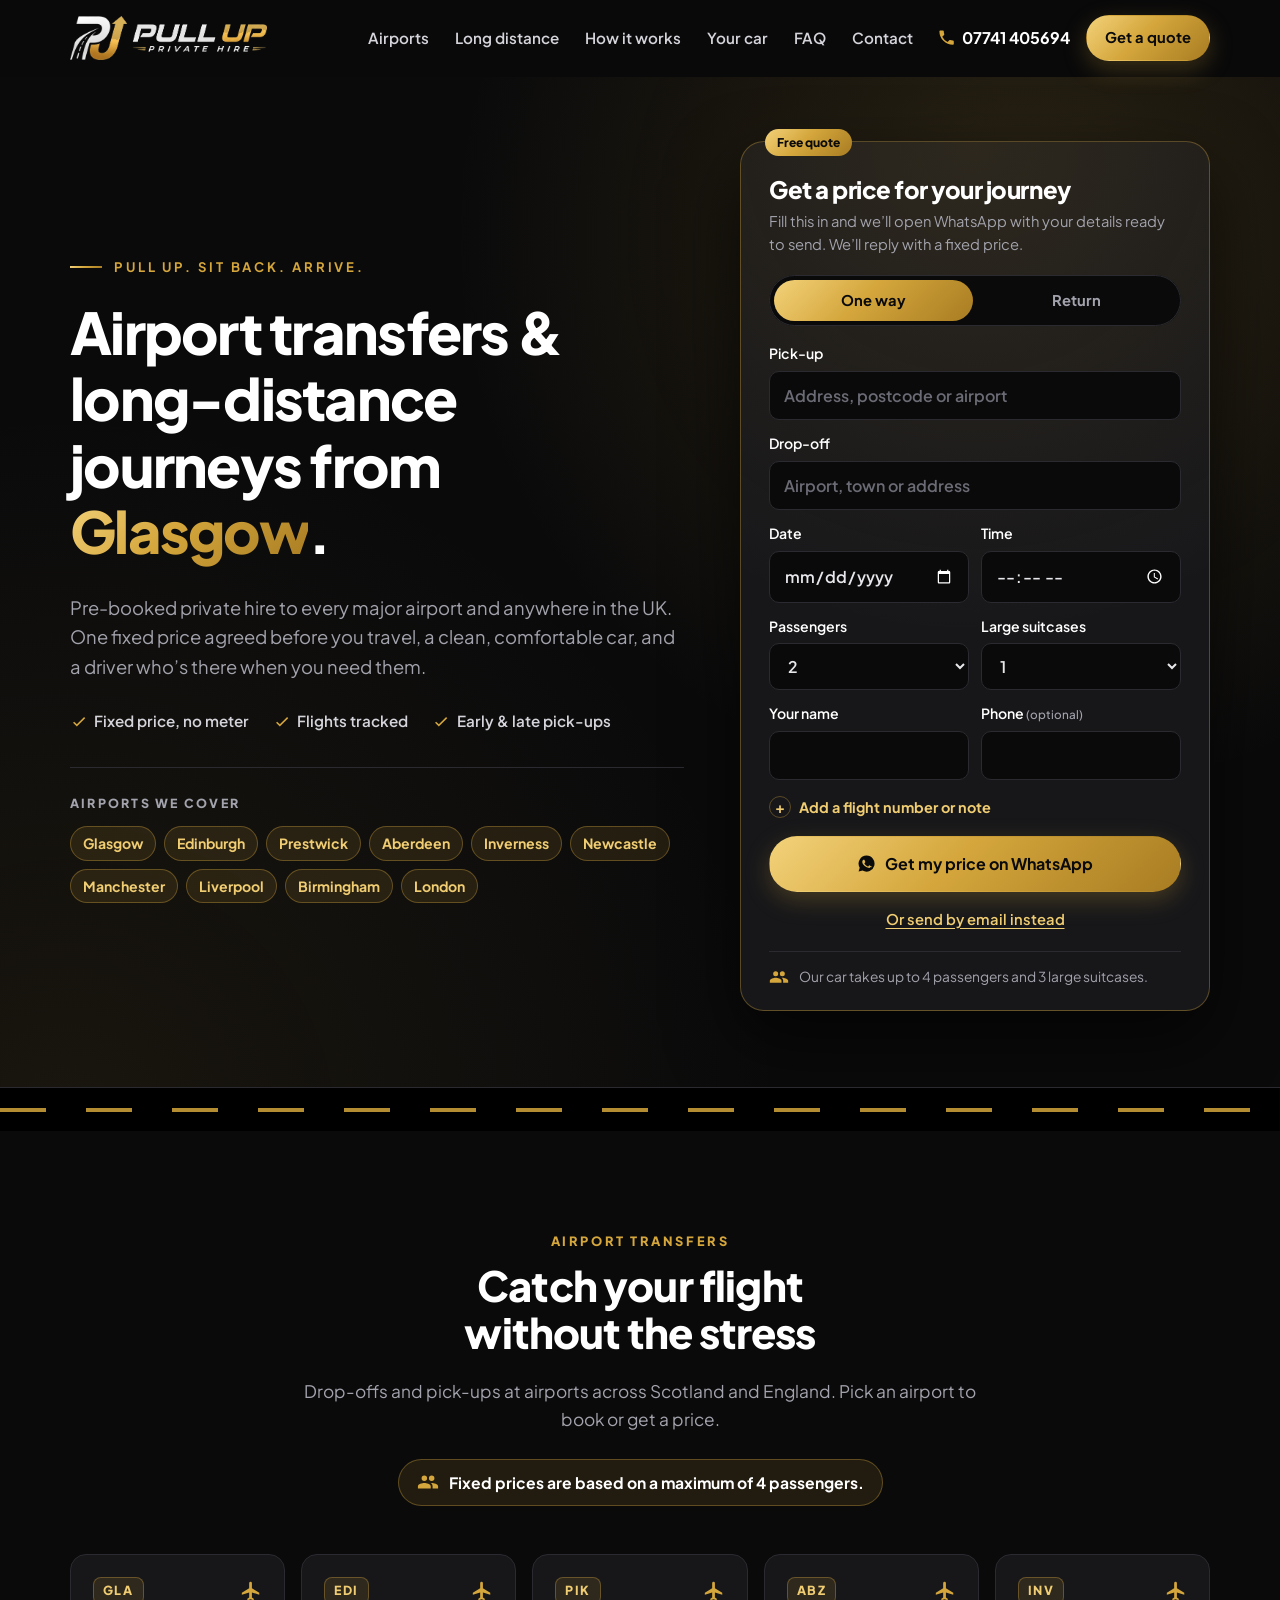
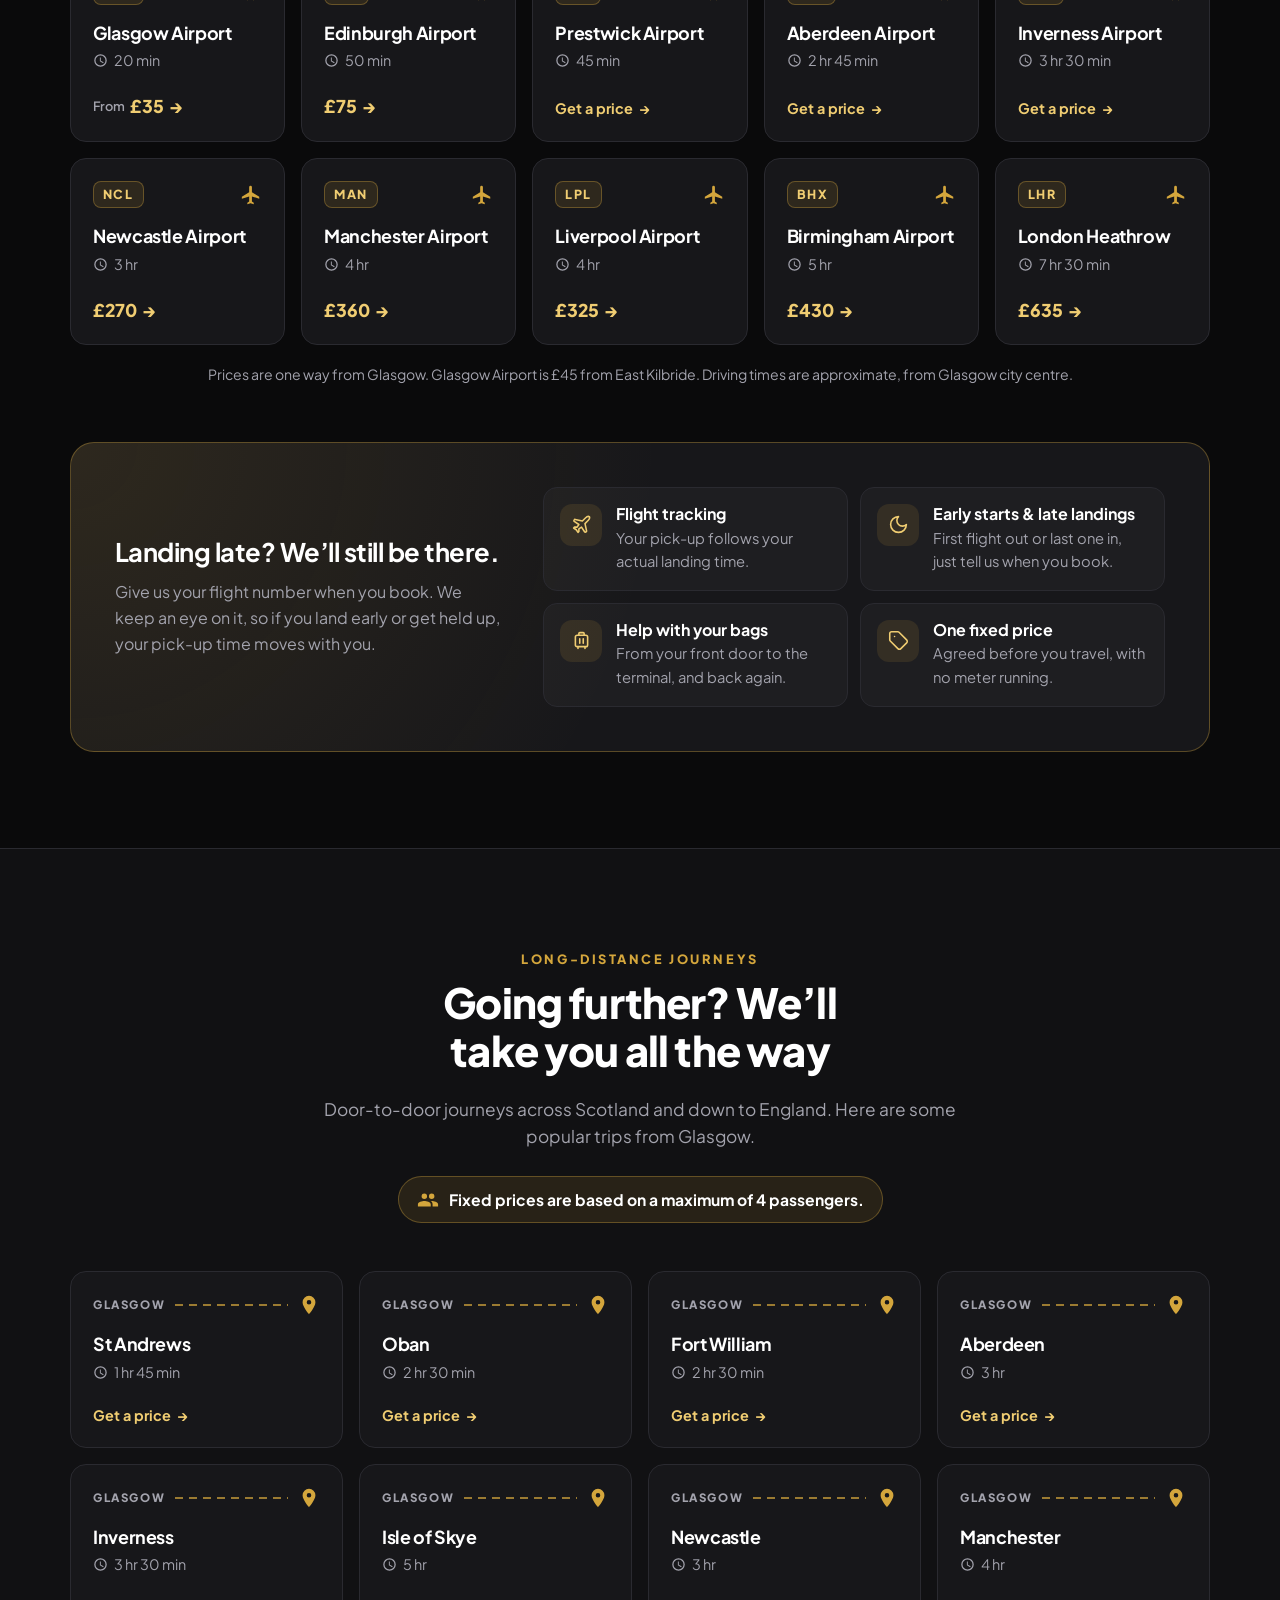
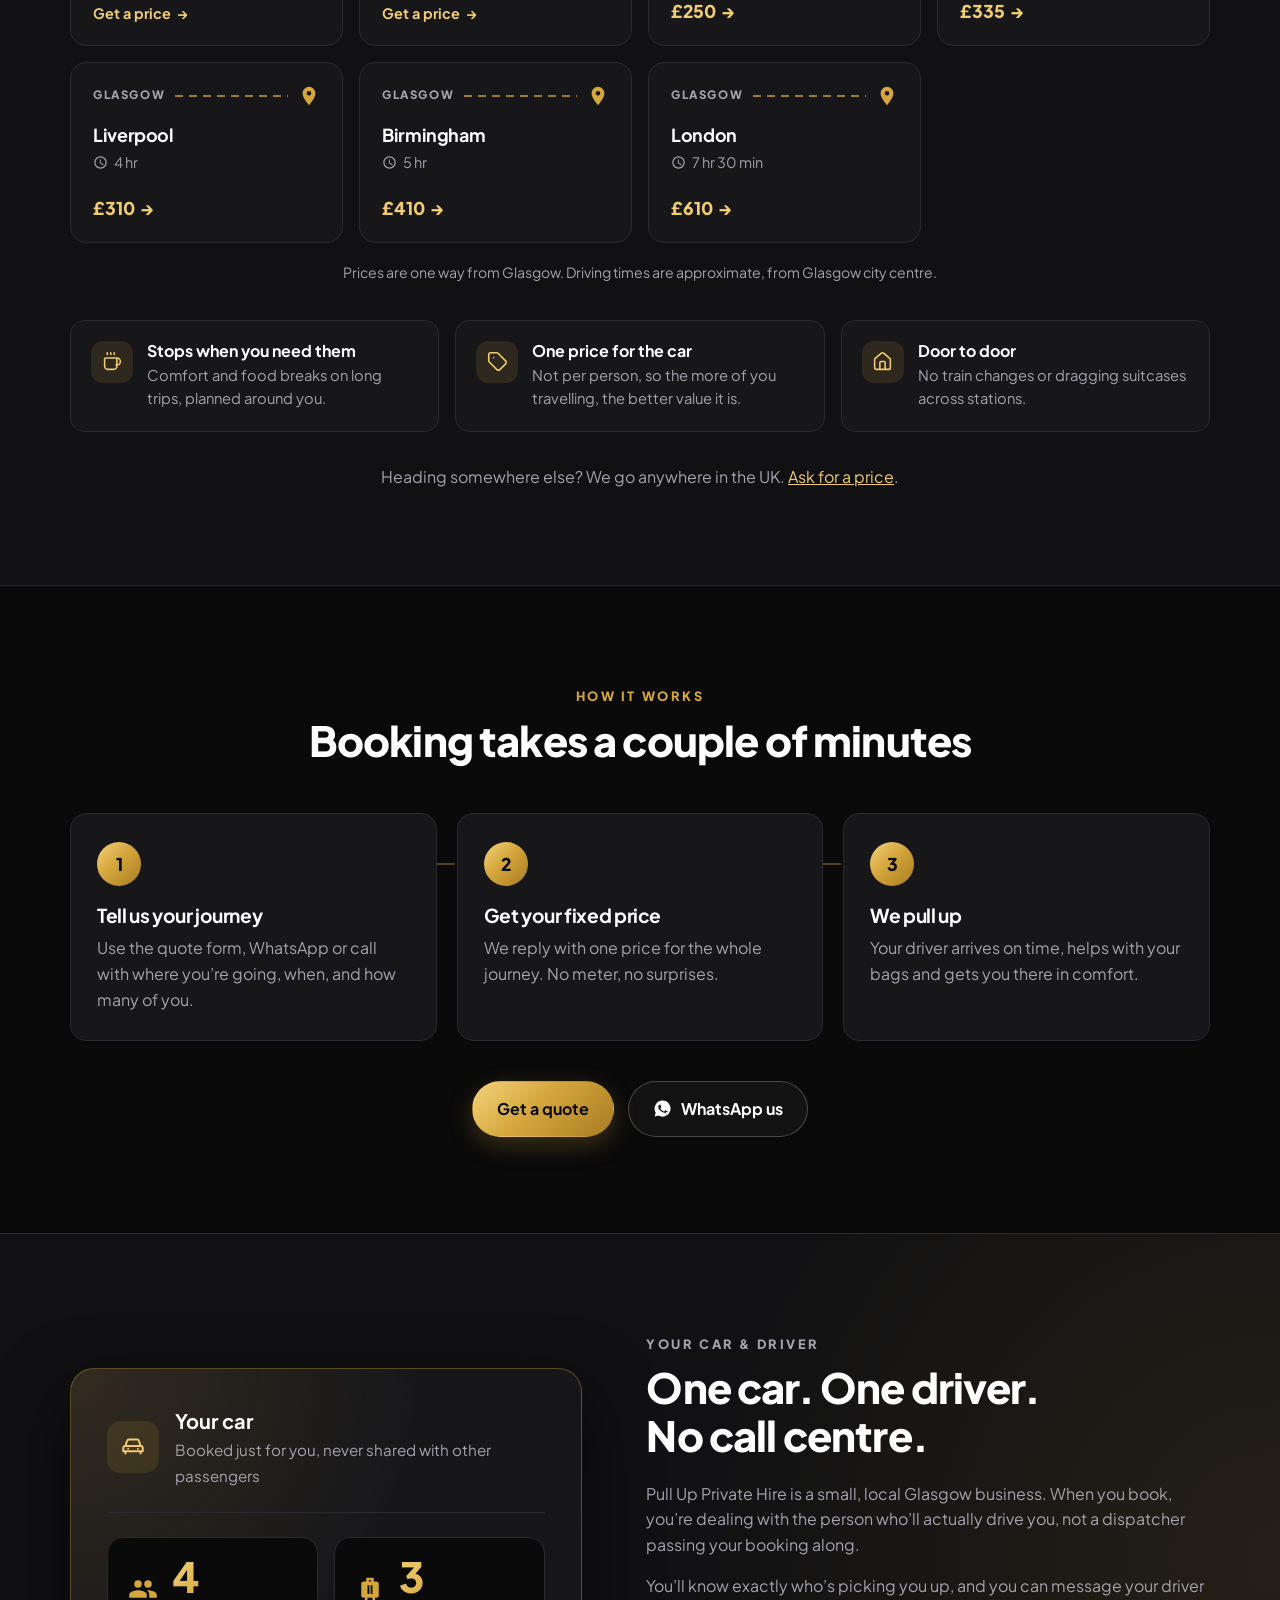
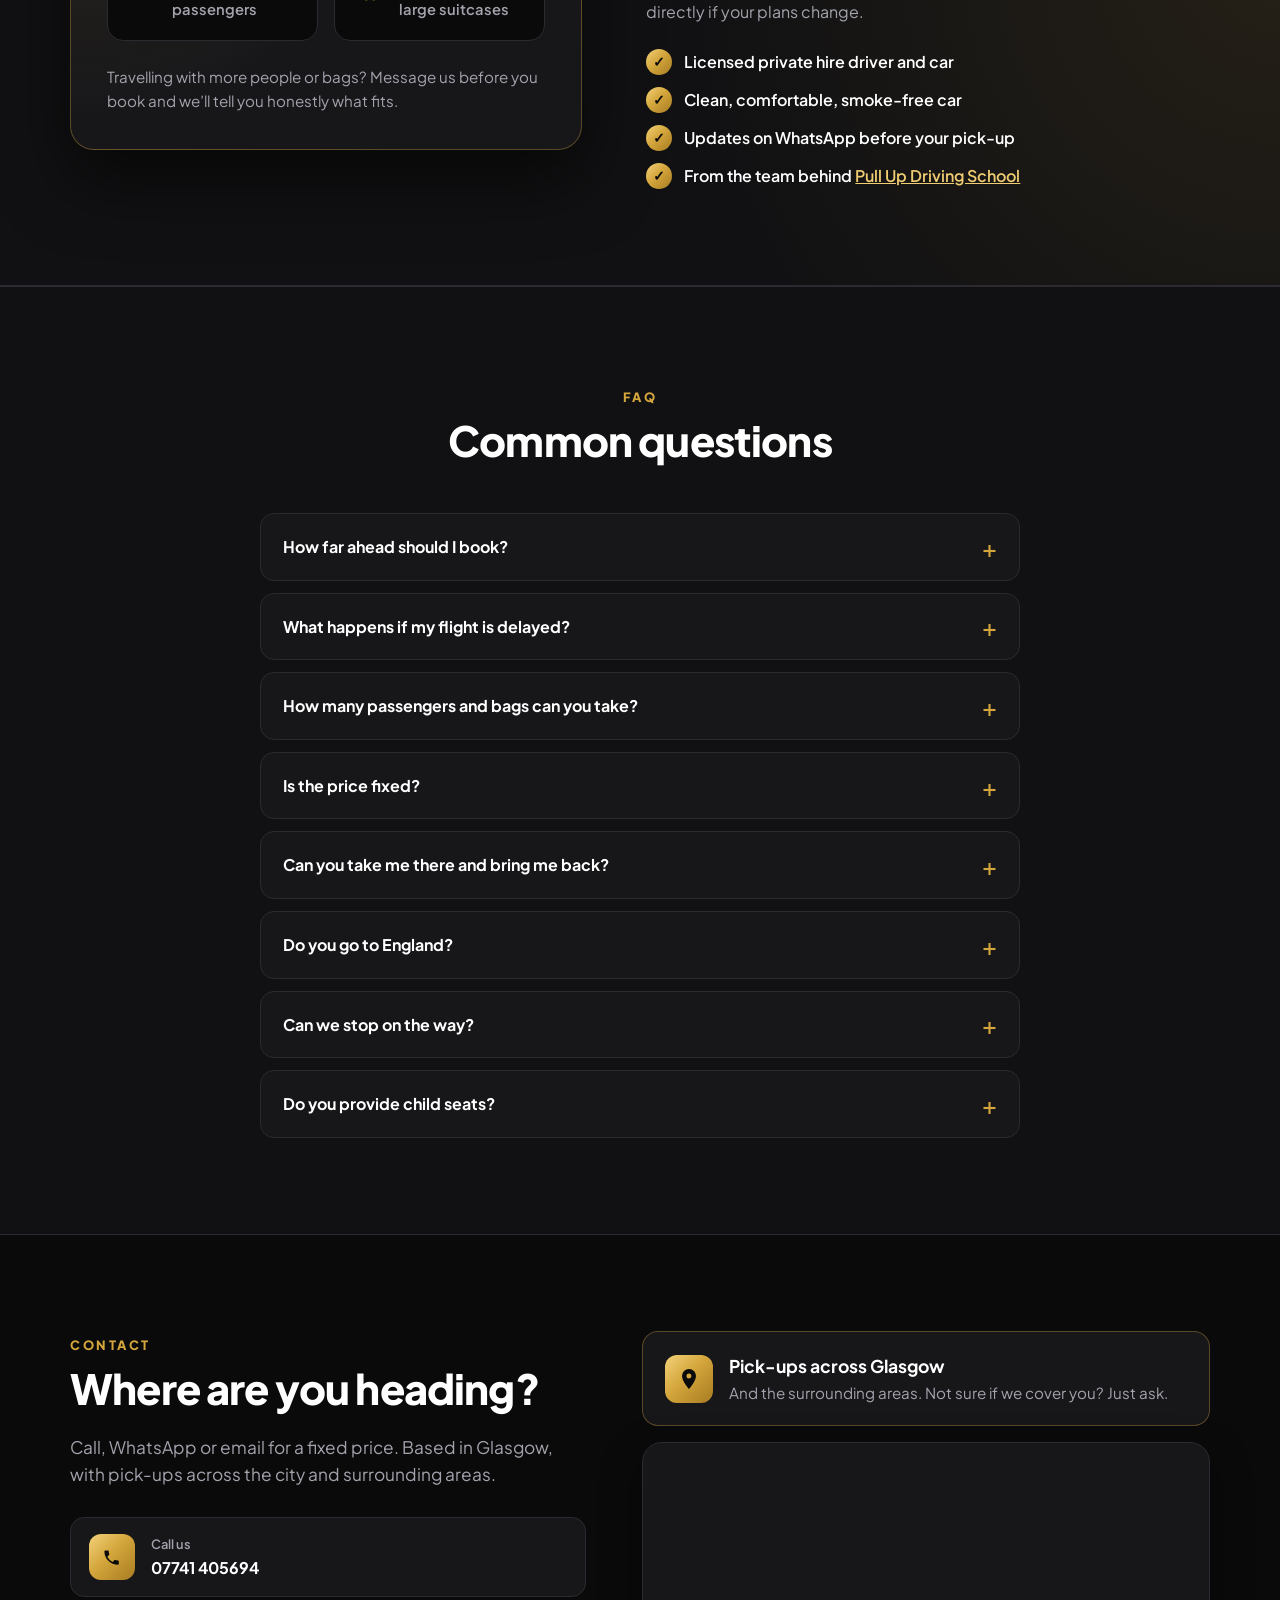
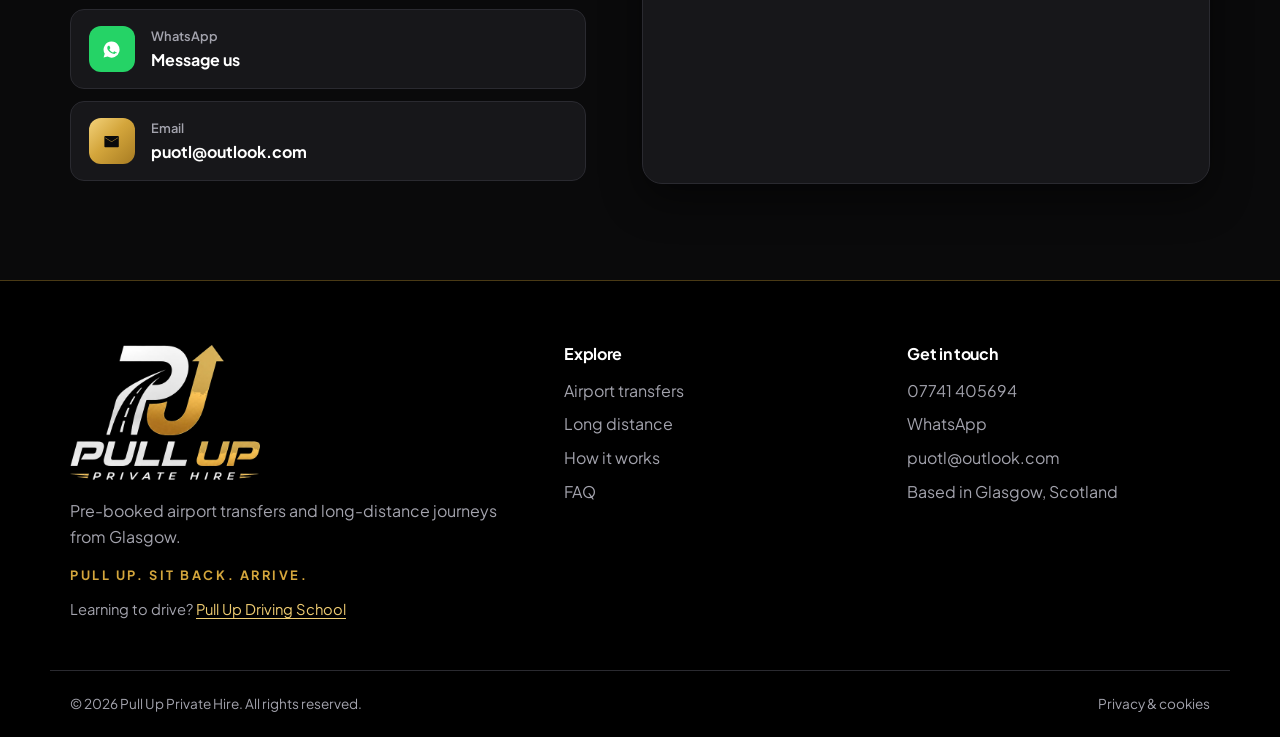
==== commit 3d9c7e81: "Show fixed prices on the destination cards instead of a separate section Having airport transfers, l" ====
--- a/index.html
+++ b/index.html
@@ -59,7 +59,6 @@
       <nav class="nav" id="nav">
         <a href="#airports">Airports</a>
         <a href="#long-distance">Long distance</a>
-        <a href="#prices">Prices</a>
         <a href="#how">How it works</a>
         <a href="#car">Your car</a>
         <a href="#faq">FAQ</a>
@@ -95,7 +94,7 @@
           <div class="hero-airports">
             <p>Airports we cover</p>
             <ul>
-              <li>Glasgow</li><li>Edinburgh</li><li>Prestwick</li><li>Aberdeen</li><li>Inverness</li><li>Newcastle</li><li>Manchester</li><li>London</li>
+              <li>Glasgow</li><li>Edinburgh</li><li>Prestwick</li><li>Aberdeen</li><li>Inverness</li><li>Newcastle</li><li>Manchester</li><li>Liverpool</li><li>Birmingham</li><li>London</li>
             </ul>
           </div>
         </div>
@@ -165,6 +164,8 @@
             <option value="Inverness Airport"></option>
             <option value="Newcastle Airport"></option>
             <option value="Manchester Airport"></option>
+            <option value="Liverpool John Lennon Airport"></option>
+            <option value="Birmingham Airport"></option>
             <option value="London Heathrow Airport"></option>
             <option value="London Gatwick Airport"></option>
             <option value="London Stansted Airport"></option>
@@ -183,20 +184,24 @@
         <div class="section-head">
           <p class="kicker">Airport transfers</p>
           <h2>Catch your flight without the stress</h2>
-          <p class="section-sub">Drop-offs and pick-ups at every major airport in Scotland, the north of England and London. Pick an airport for a price.</p>
-        </div>
-        <div class="dest-grid">
+          <p class="section-sub">Drop-offs and pick-ups at airports across Scotland and England. Pick an airport to book or get a price.</p>
+          <p class="price-note">
+            <svg viewBox="0 0 24 24" aria-hidden="true"><path d="M16 11a3 3 0 1 0 0-6 3 3 0 0 0 0 6Zm-8 0a3 3 0 1 0 0-6 3 3 0 0 0 0 6Zm0 2c-2.3 0-7 1.2-7 3.5V19h14v-2.5C15 14.2 10.3 13 8 13Zm8 0h-1c1.2.8 2 2 2 3.5V19h6v-2.5c0-2.3-4.7-3.5-7-3.5Z"/></svg>
+            Fixed prices are based on a maximum of 4 passengers.
+          </p>
+        </div>
+        <div class="dest-grid dest-grid-5">
           <a class="dest-card" href="#quote" data-to="Glasgow Airport">
             <span class="dest-top"><span class="code">GLA</span><svg viewBox="0 0 24 24" aria-hidden="true"><path d="M21 16v-2l-8-5V3.5a1.5 1.5 0 0 0-3 0V9l-8 5v2l8-2.5V19l-2 1.5V22l3.5-1 3.5 1v-1.5L13 19v-5.5l8 2.5Z"/></svg></span>
             <h3>Glasgow Airport</h3>
             <span class="dest-meta"><svg viewBox="0 0 24 24" aria-hidden="true"><path d="M12 2a10 10 0 1 0 0 20 10 10 0 0 0 0-20Zm0 18a8 8 0 1 1 0-16 8 8 0 0 1 0 16Zm.5-13H11v6l5.2 3.2.8-1.3-4.5-2.7V7Z"/></svg>20 min</span>
-            <span class="dest-cta">Get a price</span>
+            <span class="dest-cta dest-price"><small>From</small> £35</span>
           </a>
           <a class="dest-card" href="#quote" data-to="Edinburgh Airport">
             <span class="dest-top"><span class="code">EDI</span><svg viewBox="0 0 24 24" aria-hidden="true"><path d="M21 16v-2l-8-5V3.5a1.5 1.5 0 0 0-3 0V9l-8 5v2l8-2.5V19l-2 1.5V22l3.5-1 3.5 1v-1.5L13 19v-5.5l8 2.5Z"/></svg></span>
             <h3>Edinburgh Airport</h3>
             <span class="dest-meta"><svg viewBox="0 0 24 24" aria-hidden="true"><path d="M12 2a10 10 0 1 0 0 20 10 10 0 0 0 0-20Zm0 18a8 8 0 1 1 0-16 8 8 0 0 1 0 16Zm.5-13H11v6l5.2 3.2.8-1.3-4.5-2.7V7Z"/></svg>50 min</span>
-            <span class="dest-cta">Get a price</span>
+            <span class="dest-cta dest-price">£75</span>
           </a>
           <a class="dest-card" href="#quote" data-to="Glasgow Prestwick Airport">
             <span class="dest-top"><span class="code">PIK</span><svg viewBox="0 0 24 24" aria-hidden="true"><path d="M21 16v-2l-8-5V3.5a1.5 1.5 0 0 0-3 0V9l-8 5v2l8-2.5V19l-2 1.5V22l3.5-1 3.5 1v-1.5L13 19v-5.5l8 2.5Z"/></svg></span>
@@ -220,22 +225,34 @@
             <span class="dest-top"><span class="code">NCL</span><svg viewBox="0 0 24 24" aria-hidden="true"><path d="M21 16v-2l-8-5V3.5a1.5 1.5 0 0 0-3 0V9l-8 5v2l8-2.5V19l-2 1.5V22l3.5-1 3.5 1v-1.5L13 19v-5.5l8 2.5Z"/></svg></span>
             <h3>Newcastle Airport</h3>
             <span class="dest-meta"><svg viewBox="0 0 24 24" aria-hidden="true"><path d="M12 2a10 10 0 1 0 0 20 10 10 0 0 0 0-20Zm0 18a8 8 0 1 1 0-16 8 8 0 0 1 0 16Zm.5-13H11v6l5.2 3.2.8-1.3-4.5-2.7V7Z"/></svg>3 hr</span>
-            <span class="dest-cta">Get a price</span>
+            <span class="dest-cta dest-price">£270</span>
           </a>
           <a class="dest-card" href="#quote" data-to="Manchester Airport">
             <span class="dest-top"><span class="code">MAN</span><svg viewBox="0 0 24 24" aria-hidden="true"><path d="M21 16v-2l-8-5V3.5a1.5 1.5 0 0 0-3 0V9l-8 5v2l8-2.5V19l-2 1.5V22l3.5-1 3.5 1v-1.5L13 19v-5.5l8 2.5Z"/></svg></span>
             <h3>Manchester Airport</h3>
             <span class="dest-meta"><svg viewBox="0 0 24 24" aria-hidden="true"><path d="M12 2a10 10 0 1 0 0 20 10 10 0 0 0 0-20Zm0 18a8 8 0 1 1 0-16 8 8 0 0 1 0 16Zm.5-13H11v6l5.2 3.2.8-1.3-4.5-2.7V7Z"/></svg>4 hr</span>
-            <span class="dest-cta">Get a price</span>
+            <span class="dest-cta dest-price">£360</span>
+          </a>
+          <a class="dest-card" href="#quote" data-to="Liverpool John Lennon Airport">
+            <span class="dest-top"><span class="code">LPL</span><svg viewBox="0 0 24 24" aria-hidden="true"><path d="M21 16v-2l-8-5V3.5a1.5 1.5 0 0 0-3 0V9l-8 5v2l8-2.5V19l-2 1.5V22l3.5-1 3.5 1v-1.5L13 19v-5.5l8 2.5Z"/></svg></span>
+            <h3>Liverpool Airport</h3>
+            <span class="dest-meta"><svg viewBox="0 0 24 24" aria-hidden="true"><path d="M12 2a10 10 0 1 0 0 20 10 10 0 0 0 0-20Zm0 18a8 8 0 1 1 0-16 8 8 0 0 1 0 16Zm.5-13H11v6l5.2 3.2.8-1.3-4.5-2.7V7Z"/></svg>4 hr</span>
+            <span class="dest-cta dest-price">£325</span>
+          </a>
+          <a class="dest-card" href="#quote" data-to="Birmingham Airport">
+            <span class="dest-top"><span class="code">BHX</span><svg viewBox="0 0 24 24" aria-hidden="true"><path d="M21 16v-2l-8-5V3.5a1.5 1.5 0 0 0-3 0V9l-8 5v2l8-2.5V19l-2 1.5V22l3.5-1 3.5 1v-1.5L13 19v-5.5l8 2.5Z"/></svg></span>
+            <h3>Birmingham Airport</h3>
+            <span class="dest-meta"><svg viewBox="0 0 24 24" aria-hidden="true"><path d="M12 2a10 10 0 1 0 0 20 10 10 0 0 0 0-20Zm0 18a8 8 0 1 1 0-16 8 8 0 0 1 0 16Zm.5-13H11v6l5.2 3.2.8-1.3-4.5-2.7V7Z"/></svg>5 hr</span>
+            <span class="dest-cta dest-price">£430</span>
           </a>
           <a class="dest-card" href="#quote" data-to="London Heathrow Airport">
-            <span class="dest-top"><span class="code">LON</span><svg viewBox="0 0 24 24" aria-hidden="true"><path d="M21 16v-2l-8-5V3.5a1.5 1.5 0 0 0-3 0V9l-8 5v2l8-2.5V19l-2 1.5V22l3.5-1 3.5 1v-1.5L13 19v-5.5l8 2.5Z"/></svg></span>
-            <h3>London airports</h3>
+            <span class="dest-top"><span class="code">LHR</span><svg viewBox="0 0 24 24" aria-hidden="true"><path d="M21 16v-2l-8-5V3.5a1.5 1.5 0 0 0-3 0V9l-8 5v2l8-2.5V19l-2 1.5V22l3.5-1 3.5 1v-1.5L13 19v-5.5l8 2.5Z"/></svg></span>
+            <h3>London Heathrow</h3>
             <span class="dest-meta"><svg viewBox="0 0 24 24" aria-hidden="true"><path d="M12 2a10 10 0 1 0 0 20 10 10 0 0 0 0-20Zm0 18a8 8 0 1 1 0-16 8 8 0 0 1 0 16Zm.5-13H11v6l5.2 3.2.8-1.3-4.5-2.7V7Z"/></svg>7 hr 30 min</span>
-            <span class="dest-cta">Get a price</span>
-          </a>
-        </div>
-        <p class="grid-note">Approximate driving times from Glasgow city centre. Traffic and time of day make a difference.</p>
+            <span class="dest-cta dest-price">£635</span>
+          </a>
+        </div>
+        <p class="grid-note">Prices are one way from Glasgow. Glasgow Airport is £45 from East Kilbride. Driving times are approximate, from Glasgow city centre.</p>
 
         <!-- TODO: check each promise in this panel with the driver before going live -->
         <div class="panel">
@@ -272,6 +289,10 @@
           <p class="kicker">Long-distance journeys</p>
           <h2>Going further? We’ll take you all the way</h2>
           <p class="section-sub">Door-to-door journeys across Scotland and down to England. Here are some popular trips from Glasgow.</p>
+          <p class="price-note">
+            <svg viewBox="0 0 24 24" aria-hidden="true"><path d="M16 11a3 3 0 1 0 0-6 3 3 0 0 0 0 6Zm-8 0a3 3 0 1 0 0-6 3 3 0 0 0 0 6Zm0 2c-2.3 0-7 1.2-7 3.5V19h14v-2.5C15 14.2 10.3 13 8 13Zm8 0h-1c1.2.8 2 2 2 3.5V19h6v-2.5c0-2.3-4.7-3.5-7-3.5Z"/></svg>
+            Fixed prices are based on a maximum of 4 passengers.
+          </p>
         </div>
         <div class="dest-grid">
           <a class="dest-card" href="#quote" data-to="St Andrews">
@@ -304,27 +325,45 @@
             <span class="dest-meta"><svg viewBox="0 0 24 24" aria-hidden="true"><path d="M12 2a10 10 0 1 0 0 20 10 10 0 0 0 0-20Zm0 18a8 8 0 1 1 0-16 8 8 0 0 1 0 16Zm.5-13H11v6l5.2 3.2.8-1.3-4.5-2.7V7Z"/></svg>3 hr 30 min</span>
             <span class="dest-cta">Get a price</span>
           </a>
+          <a class="dest-card" href="#quote" data-to="Portree, Isle of Skye">
+            <span class="dest-top route"><span>Glasgow</span><i></i><svg viewBox="0 0 24 24" aria-hidden="true"><path d="M12 2a7 7 0 0 0-7 7c0 5.2 7 13 7 13s7-7.8 7-13a7 7 0 0 0-7-7Zm0 9.5A2.5 2.5 0 1 1 12 6.5a2.5 2.5 0 0 1 0 5Z"/></svg></span>
+            <h3>Isle of Skye</h3>
+            <span class="dest-meta"><svg viewBox="0 0 24 24" aria-hidden="true"><path d="M12 2a10 10 0 1 0 0 20 10 10 0 0 0 0-20Zm0 18a8 8 0 1 1 0-16 8 8 0 0 1 0 16Zm.5-13H11v6l5.2 3.2.8-1.3-4.5-2.7V7Z"/></svg>5 hr</span>
+            <span class="dest-cta">Get a price</span>
+          </a>
+          <a class="dest-card" href="#quote" data-to="Newcastle">
+            <span class="dest-top route"><span>Glasgow</span><i></i><svg viewBox="0 0 24 24" aria-hidden="true"><path d="M12 2a7 7 0 0 0-7 7c0 5.2 7 13 7 13s7-7.8 7-13a7 7 0 0 0-7-7Zm0 9.5A2.5 2.5 0 1 1 12 6.5a2.5 2.5 0 0 1 0 5Z"/></svg></span>
+            <h3>Newcastle</h3>
+            <span class="dest-meta"><svg viewBox="0 0 24 24" aria-hidden="true"><path d="M12 2a10 10 0 1 0 0 20 10 10 0 0 0 0-20Zm0 18a8 8 0 1 1 0-16 8 8 0 0 1 0 16Zm.5-13H11v6l5.2 3.2.8-1.3-4.5-2.7V7Z"/></svg>3 hr</span>
+            <span class="dest-cta dest-price">£250</span>
+          </a>
           <a class="dest-card" href="#quote" data-to="Manchester">
             <span class="dest-top route"><span>Glasgow</span><i></i><svg viewBox="0 0 24 24" aria-hidden="true"><path d="M12 2a7 7 0 0 0-7 7c0 5.2 7 13 7 13s7-7.8 7-13a7 7 0 0 0-7-7Zm0 9.5A2.5 2.5 0 1 1 12 6.5a2.5 2.5 0 0 1 0 5Z"/></svg></span>
             <h3>Manchester</h3>
             <span class="dest-meta"><svg viewBox="0 0 24 24" aria-hidden="true"><path d="M12 2a10 10 0 1 0 0 20 10 10 0 0 0 0-20Zm0 18a8 8 0 1 1 0-16 8 8 0 0 1 0 16Zm.5-13H11v6l5.2 3.2.8-1.3-4.5-2.7V7Z"/></svg>4 hr</span>
-            <span class="dest-cta">Get a price</span>
-          </a>
-          <a class="dest-card" href="#quote" data-to="Portree, Isle of Skye">
-            <span class="dest-top route"><span>Glasgow</span><i></i><svg viewBox="0 0 24 24" aria-hidden="true"><path d="M12 2a7 7 0 0 0-7 7c0 5.2 7 13 7 13s7-7.8 7-13a7 7 0 0 0-7-7Zm0 9.5A2.5 2.5 0 1 1 12 6.5a2.5 2.5 0 0 1 0 5Z"/></svg></span>
-            <h3>Isle of Skye</h3>
+            <span class="dest-cta dest-price">£335</span>
+          </a>
+          <a class="dest-card" href="#quote" data-to="Liverpool">
+            <span class="dest-top route"><span>Glasgow</span><i></i><svg viewBox="0 0 24 24" aria-hidden="true"><path d="M12 2a7 7 0 0 0-7 7c0 5.2 7 13 7 13s7-7.8 7-13a7 7 0 0 0-7-7Zm0 9.5A2.5 2.5 0 1 1 12 6.5a2.5 2.5 0 0 1 0 5Z"/></svg></span>
+            <h3>Liverpool</h3>
+            <span class="dest-meta"><svg viewBox="0 0 24 24" aria-hidden="true"><path d="M12 2a10 10 0 1 0 0 20 10 10 0 0 0 0-20Zm0 18a8 8 0 1 1 0-16 8 8 0 0 1 0 16Zm.5-13H11v6l5.2 3.2.8-1.3-4.5-2.7V7Z"/></svg>4 hr</span>
+            <span class="dest-cta dest-price">£310</span>
+          </a>
+          <a class="dest-card" href="#quote" data-to="Birmingham">
+            <span class="dest-top route"><span>Glasgow</span><i></i><svg viewBox="0 0 24 24" aria-hidden="true"><path d="M12 2a7 7 0 0 0-7 7c0 5.2 7 13 7 13s7-7.8 7-13a7 7 0 0 0-7-7Zm0 9.5A2.5 2.5 0 1 1 12 6.5a2.5 2.5 0 0 1 0 5Z"/></svg></span>
+            <h3>Birmingham</h3>
             <span class="dest-meta"><svg viewBox="0 0 24 24" aria-hidden="true"><path d="M12 2a10 10 0 1 0 0 20 10 10 0 0 0 0-20Zm0 18a8 8 0 1 1 0-16 8 8 0 0 1 0 16Zm.5-13H11v6l5.2 3.2.8-1.3-4.5-2.7V7Z"/></svg>5 hr</span>
-            <span class="dest-cta">Get a price</span>
+            <span class="dest-cta dest-price">£410</span>
           </a>
           <a class="dest-card" href="#quote" data-to="London">
             <span class="dest-top route"><span>Glasgow</span><i></i><svg viewBox="0 0 24 24" aria-hidden="true"><path d="M12 2a7 7 0 0 0-7 7c0 5.2 7 13 7 13s7-7.8 7-13a7 7 0 0 0-7-7Zm0 9.5A2.5 2.5 0 1 1 12 6.5a2.5 2.5 0 0 1 0 5Z"/></svg></span>
             <h3>London</h3>
             <span class="dest-meta"><svg viewBox="0 0 24 24" aria-hidden="true"><path d="M12 2a10 10 0 1 0 0 20 10 10 0 0 0 0-20Zm0 18a8 8 0 1 1 0-16 8 8 0 0 1 0 16Zm.5-13H11v6l5.2 3.2.8-1.3-4.5-2.7V7Z"/></svg>7 hr 30 min</span>
-            <span class="dest-cta">Get a price</span>
-          </a>
-        </div>
-
-        <p class="grid-note">Approximate driving times from Glasgow city centre.</p>
+            <span class="dest-cta dest-price">£610</span>
+          </a>
+        </div>
+
+        <p class="grid-note">Prices are one way from Glasgow. Driving times are approximate, from Glasgow city centre.</p>
 
         <ul class="features features-3">
           <li>
@@ -341,66 +380,6 @@
           </li>
         </ul>
         <p class="section-foot">Heading somewhere else? We go anywhere in the UK. <a href="#quote">Ask for a price</a>.</p>
-      </div>
-    </section>
-
-    <!-- Prices -->
-    <section id="prices" class="section">
-      <div class="container">
-        <div class="section-head">
-          <p class="kicker">Prices</p>
-          <h2>Fixed prices, agreed before you travel</h2>
-          <p class="section-sub">One price for the whole car, not per person. No meter, no surprises.</p>
-          <p class="price-note">
-            <svg viewBox="0 0 24 24" aria-hidden="true"><path d="M16 11a3 3 0 1 0 0-6 3 3 0 0 0 0 6Zm-8 0a3 3 0 1 0 0-6 3 3 0 0 0 0 6Zm0 2c-2.3 0-7 1.2-7 3.5V19h14v-2.5C15 14.2 10.3 13 8 13Zm8 0h-1c1.2.8 2 2 2 3.5V19h6v-2.5c0-2.3-4.7-3.5-7-3.5Z"/></svg>
-            Fixed prices are based on a maximum of 4 passengers.
-          </p>
-        </div>
-        <div class="price-grid">
-          <div class="price-card price-air">
-            <div class="price-head">
-              <span class="icon-wrap"><svg viewBox="0 0 24 24" aria-hidden="true"><path d="M17.8 19.2 16 11l3.5-3.5C21 6 21.5 4 21 3c-1-.5-3 0-4.5 1.5L13 8 4.8 6.2c-.5-.1-.9.1-1.1.5l-.3.5c-.2.5-.1 1 .3 1.3L9 12l-2 3H4l-1 1 3 2 2 3 1-1v-3l3-2 3.5 5.3c.3.4.8.5 1.3.3l.5-.2c.4-.3.6-.7.5-1.2Z"/></svg></span>
-              <h3 id="price-air">Airport transfers</h3>
-            </div>
-            <table class="price-table" aria-labelledby="price-air">
-              <thead><tr><th scope="col">Journey</th><th scope="col">One way</th></tr></thead>
-              <tbody>
-                <tr><th scope="row">Glasgow <span class="to" aria-hidden="true">→</span><span class="sr-only">to</span> Glasgow&nbsp;Airport</th><td>£35</td></tr>
-                <tr><th scope="row">East Kilbride <span class="to" aria-hidden="true">→</span><span class="sr-only">to</span> Glasgow&nbsp;Airport</th><td>£45</td></tr>
-                <tr><th scope="row">Glasgow <span class="to" aria-hidden="true">→</span><span class="sr-only">to</span> Edinburgh&nbsp;Airport</th><td>£75</td></tr>
-              </tbody>
-            </table>
-          </div>
-          <div class="price-card price-long">
-            <div class="price-head">
-              <span class="icon-wrap"><svg viewBox="0 0 24 24" aria-hidden="true"><circle cx="6" cy="19" r="3"/><path d="M9 19h8.5a3.5 3.5 0 0 0 0-7h-11a3.5 3.5 0 0 1 0-7H15"/><circle cx="18" cy="5" r="3"/></svg></span>
-              <div>
-                <h3 id="price-long">Long-distance journeys</h3>
-                <span>From Glasgow</span>
-              </div>
-            </div>
-            <table class="price-table" aria-labelledby="price-long">
-              <thead><tr><th scope="col">Destination</th><th scope="col">One way</th></tr></thead>
-              <tbody>
-                <tr><th scope="row">Newcastle</th><td>£250</td></tr>
-                <tr><th scope="row">Newcastle Airport</th><td>£270</td></tr>
-                <tr><th scope="row">Manchester</th><td>£335</td></tr>
-                <tr><th scope="row">Manchester Airport</th><td>£360</td></tr>
-                <tr><th scope="row">Liverpool</th><td>£310</td></tr>
-                <tr><th scope="row">Liverpool Airport</th><td>£325</td></tr>
-                <tr><th scope="row">Birmingham</th><td>£410</td></tr>
-                <tr><th scope="row">Birmingham Airport</th><td>£430</td></tr>
-                <tr><th scope="row">London</th><td>£610</td></tr>
-                <tr><th scope="row">London Heathrow</th><td>£635</td></tr>
-              </tbody>
-            </table>
-          </div>
-          <div class="price-ask">
-            <strong>Going somewhere else?</strong>
-            <p>We go anywhere in the UK, and do return trips too. Tell us your journey and we’ll reply with a fixed price.</p>
-            <a href="#quote" class="btn btn-gold btn-small">Get a quote</a>
-          </div>
-        </div>
       </div>
     </section>
 
@@ -510,7 +489,7 @@
           </details>
           <details>
             <summary>Do you go to England?</summary>
-            <p>Yes. As well as Scottish airports and towns, we do long-distance journeys to Newcastle, Manchester, London and anywhere else in the UK.</p>
+            <p>Yes. As well as Scottish airports and towns, we do long-distance journeys to Newcastle, Manchester, Liverpool, Birmingham, London and anywhere else in the UK.</p>
           </details>
           <details>
             <summary>Can we stop on the way?</summary>
@@ -575,7 +554,6 @@
         <h4>Explore</h4>
         <a href="#airports">Airport transfers</a>
         <a href="#long-distance">Long distance</a>
-        <a href="#prices">Prices</a>
         <a href="#how">How it works</a>
         <a href="#faq">FAQ</a>
       </div>
--- a/styles.css
+++ b/styles.css
@@ -220,6 +220,11 @@
 .dest-cta { margin-top: auto; padding-top: 14px; display: inline-flex; align-items: center; gap: 6px; color: var(--gold-light); font-weight: 700; font-size: .9rem; }
 .dest-cta::after { content: "→"; transition: transform .2s; }
 .dest-card:hover .dest-cta::after { transform: translateX(4px); }
+.dest-price { gap: 5px; font-size: 1.1rem; font-weight: 800; }
+.dest-price small { font-size: .8rem; font-weight: 600; color: var(--muted); }
+.dest-grid-5 { grid-template-columns: repeat(5, 1fr); }
+.price-note { display: inline-flex; align-items: center; gap: 10px; margin: 8px 0 0; padding: 10px 18px; border-radius: 999px; background: var(--gold-tint); border: 1px solid var(--gold-line); color: var(--white); font-weight: 700; font-size: .98rem; text-align: left; }
+.price-note svg { color: var(--gold); width: 22px; height: 22px; }
 .grid-note { margin: 18px 0 0; text-align: center; color: var(--muted); font-size: .88rem; }
 
 /* Feature panel and lists */
@@ -234,31 +239,6 @@
 .features p { margin: 0; color: var(--muted); font-size: .92rem; }
 .features-3 { grid-template-columns: repeat(3, 1fr); gap: 16px; margin-top: 36px; }
 .features-3 li { background: var(--surface); padding: 20px; }
-
-/* Prices */
-.price-note { display: inline-flex; align-items: center; gap: 10px; margin: 8px 0 0; padding: 10px 18px; border-radius: 999px; background: var(--gold-tint); border: 1px solid var(--gold-line); color: var(--white); font-weight: 700; font-size: .98rem; text-align: left; }
-.price-note svg { color: var(--gold); width: 22px; height: 22px; }
-.price-grid { display: grid; grid-template-columns: 1fr 1fr; grid-template-rows: auto 1fr; grid-template-areas: "air long" "ask long"; gap: 20px; align-items: start; max-width: 980px; margin: 0 auto; }
-.price-air { grid-area: air; }
-.price-long { grid-area: long; }
-.price-ask { grid-area: ask; }
-.price-card { background: var(--surface); border: 1px solid var(--border); border-radius: 20px; padding: 28px; }
-.price-head { display: flex; align-items: center; gap: 14px; margin-bottom: 20px; }
-.price-head .icon-wrap { width: 44px; height: 44px; border-radius: 12px; }
-.price-head .icon-wrap svg { width: 22px; height: 22px; }
-.price-head h3 { margin: 0; }
-.price-head span:not(.icon-wrap) { color: var(--muted); font-size: .9rem; }
-.price-table { width: 100%; border-collapse: collapse; }
-.price-table th, .price-table td { padding: 12px 0; border-bottom: 1px solid var(--border); text-align: left; vertical-align: baseline; }
-.price-table thead th { padding-top: 0; font-size: .75rem; font-weight: 800; letter-spacing: .14em; text-transform: uppercase; color: var(--muted); }
-.price-table tbody th { font-weight: 600; color: var(--text); }
-.price-table thead th:last-child, .price-table td { text-align: right; padding-left: 16px; white-space: nowrap; }
-.price-table td { font-size: 1.15rem; font-weight: 800; color: var(--gold-light); }
-.price-table tbody tr:last-child > * { border-bottom: 0; padding-bottom: 0; }
-.price-table .to { color: var(--gold); margin: 0 2px; }
-.price-ask { align-self: stretch; display: flex; flex-direction: column; align-items: flex-start; justify-content: center; background: radial-gradient(circle at 0% 0%, rgba(212,166,60,.12), transparent 55%), var(--surface); border: 1px solid var(--gold-line); border-radius: 20px; padding: 28px; }
-.price-ask strong { color: var(--white); font-size: 1.2rem; margin-bottom: 6px; }
-.price-ask p { color: var(--muted); margin-bottom: 18px; }
 
 /* How it works */
 .steps { list-style: none; margin: 0; padding: 0; display: grid; grid-template-columns: repeat(3, 1fr); gap: 20px; }
@@ -364,8 +344,7 @@
   .panel { grid-template-columns: 1fr; gap: 28px; }
 }
 
-/* Seven nav links stop fitting beside the logo and button below about 1040px */
-@media (max-width: 1040px) {
+@media (max-width: 900px) {
   .nav-toggle { display: block; }
   .nav {
     position: absolute; top: 76px; left: 0; right: 0;
@@ -377,15 +356,12 @@
   .nav a { padding: 14px 20px; border-top: 1px solid var(--border); }
   .nav a::after { display: none; }
   .header-actions { margin-left: auto; }
-}
-
-@media (max-width: 900px) {
+
   .hero { padding: 44px 0 104px; }
   .hero-inner, .about, .contact { grid-template-columns: 1fr; }
   .quote-card { max-width: 560px; }
   .about { gap: 40px; }
   .steps, .features-3 { grid-template-columns: 1fr; }
-  .price-grid { grid-template-columns: 1fr; grid-template-areas: "air" "long" "ask"; max-width: 560px; }
   .steps li:not(:last-child)::after { top: auto; bottom: -19px; left: 48px; width: 2px; height: 18px; }
   .footer-inner { grid-template-columns: 1fr 1fr; }
   .footer-brand { grid-column: 1 / -1; }
@@ -399,7 +375,6 @@
   .quote-card { padding: 30px 18px 18px; border-radius: 20px; }
   .features { grid-template-columns: 1fr; }
   .panel { padding: 28px 20px; }
-  .price-card, .price-ask { padding: 22px 18px; }
   .price-note { border-radius: 14px; font-size: .92rem; }
   .dest-card { padding: 18px 16px 16px; }
   .dest-top { margin-bottom: 8px; }
@@ -435,4 +410,4 @@
 }
 
 /* Let grid children shrink below their content width (stops sideways scroll on phones) */
-.hero-inner > *, .about > *, .contact > *, .panel > *, .price-grid > *, .footer-inner > *, .field-row > * { min-width: 0; }
+.hero-inner > *, .about > *, .contact > *, .panel > *, .footer-inner > *, .field-row > * { min-width: 0; }
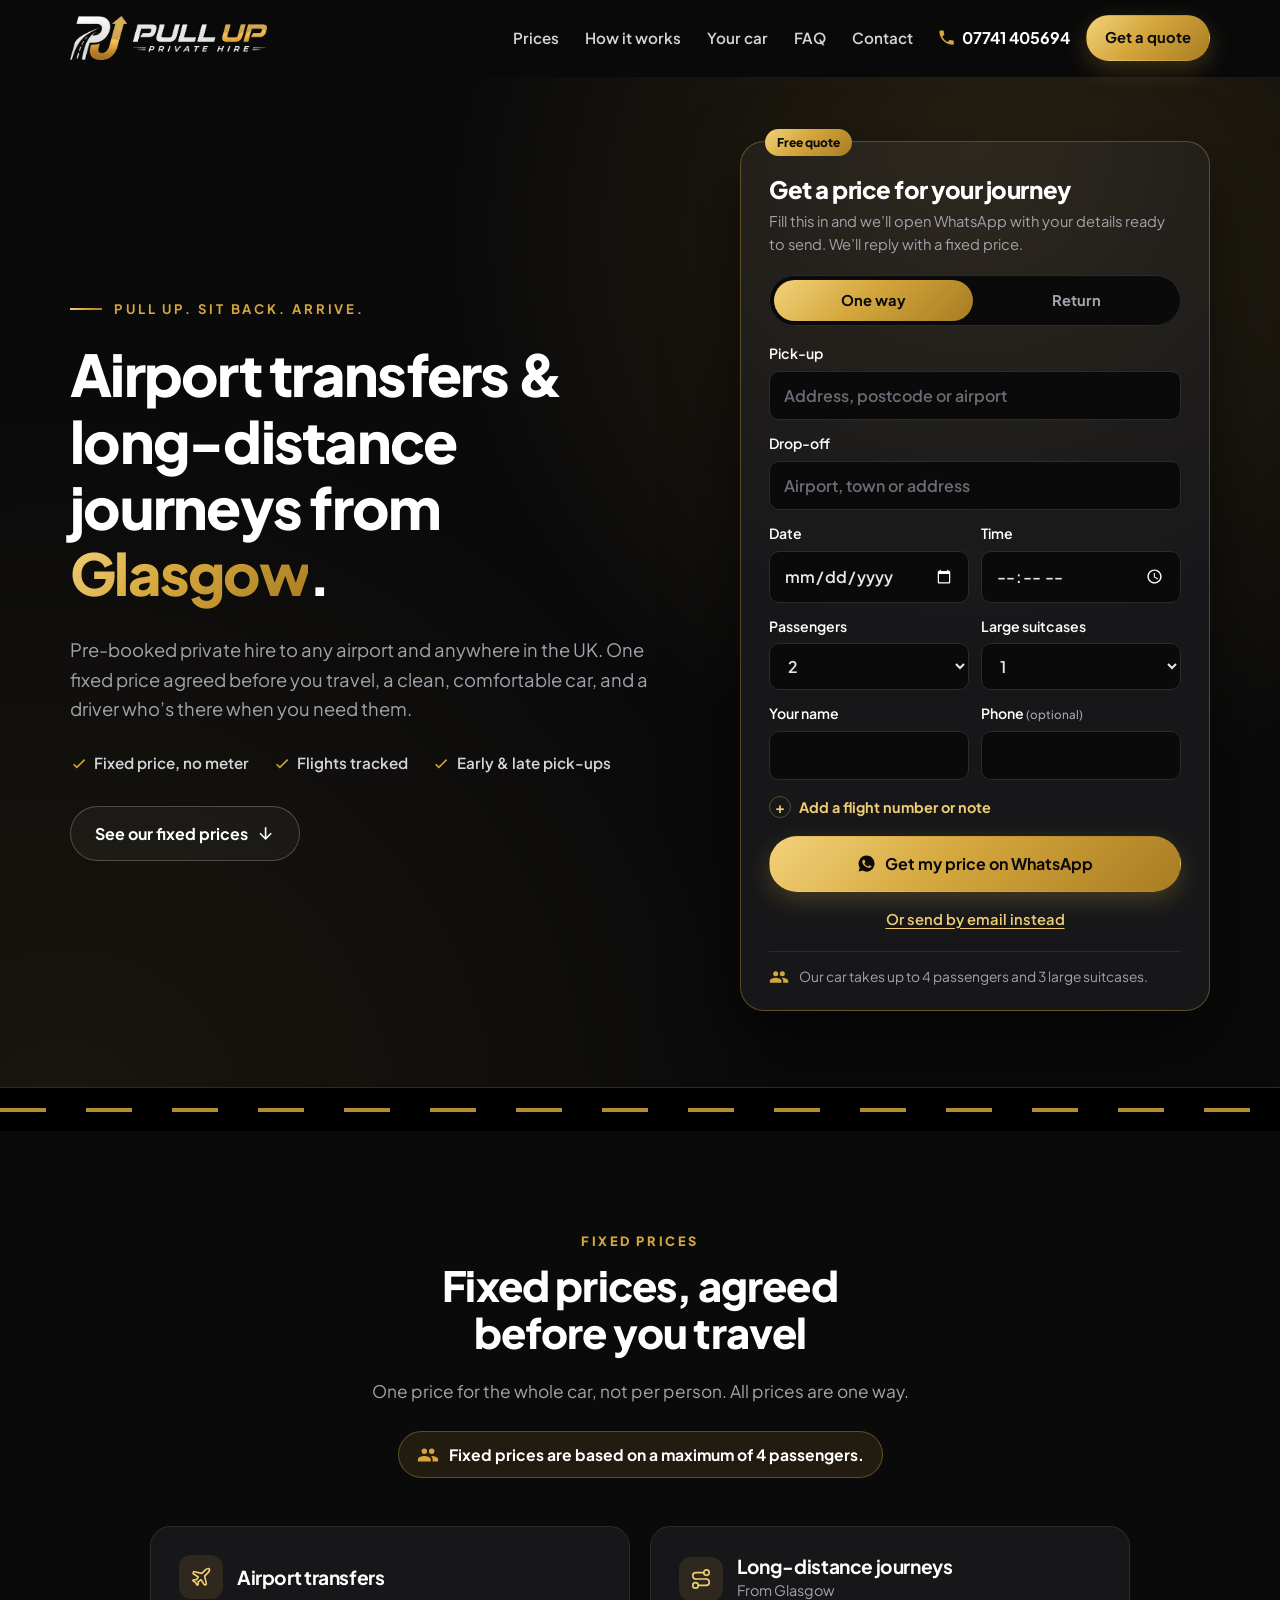
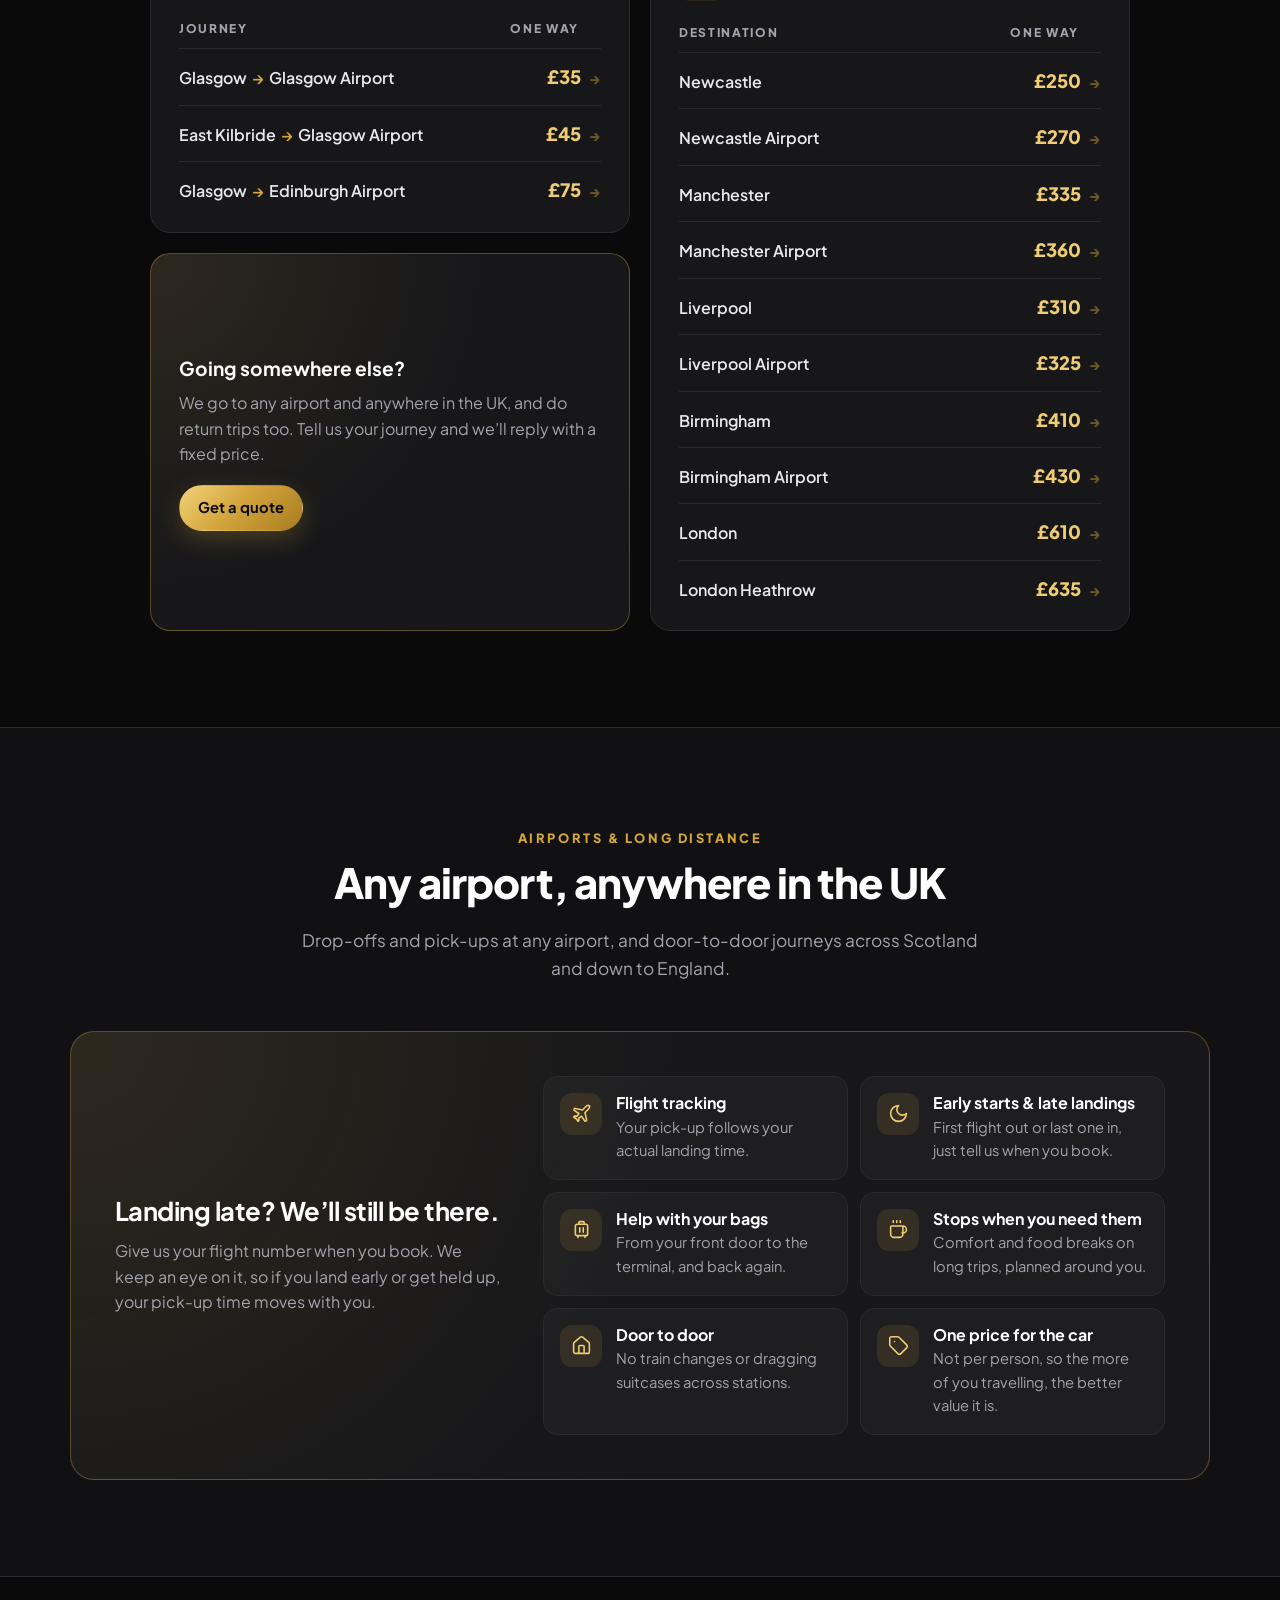
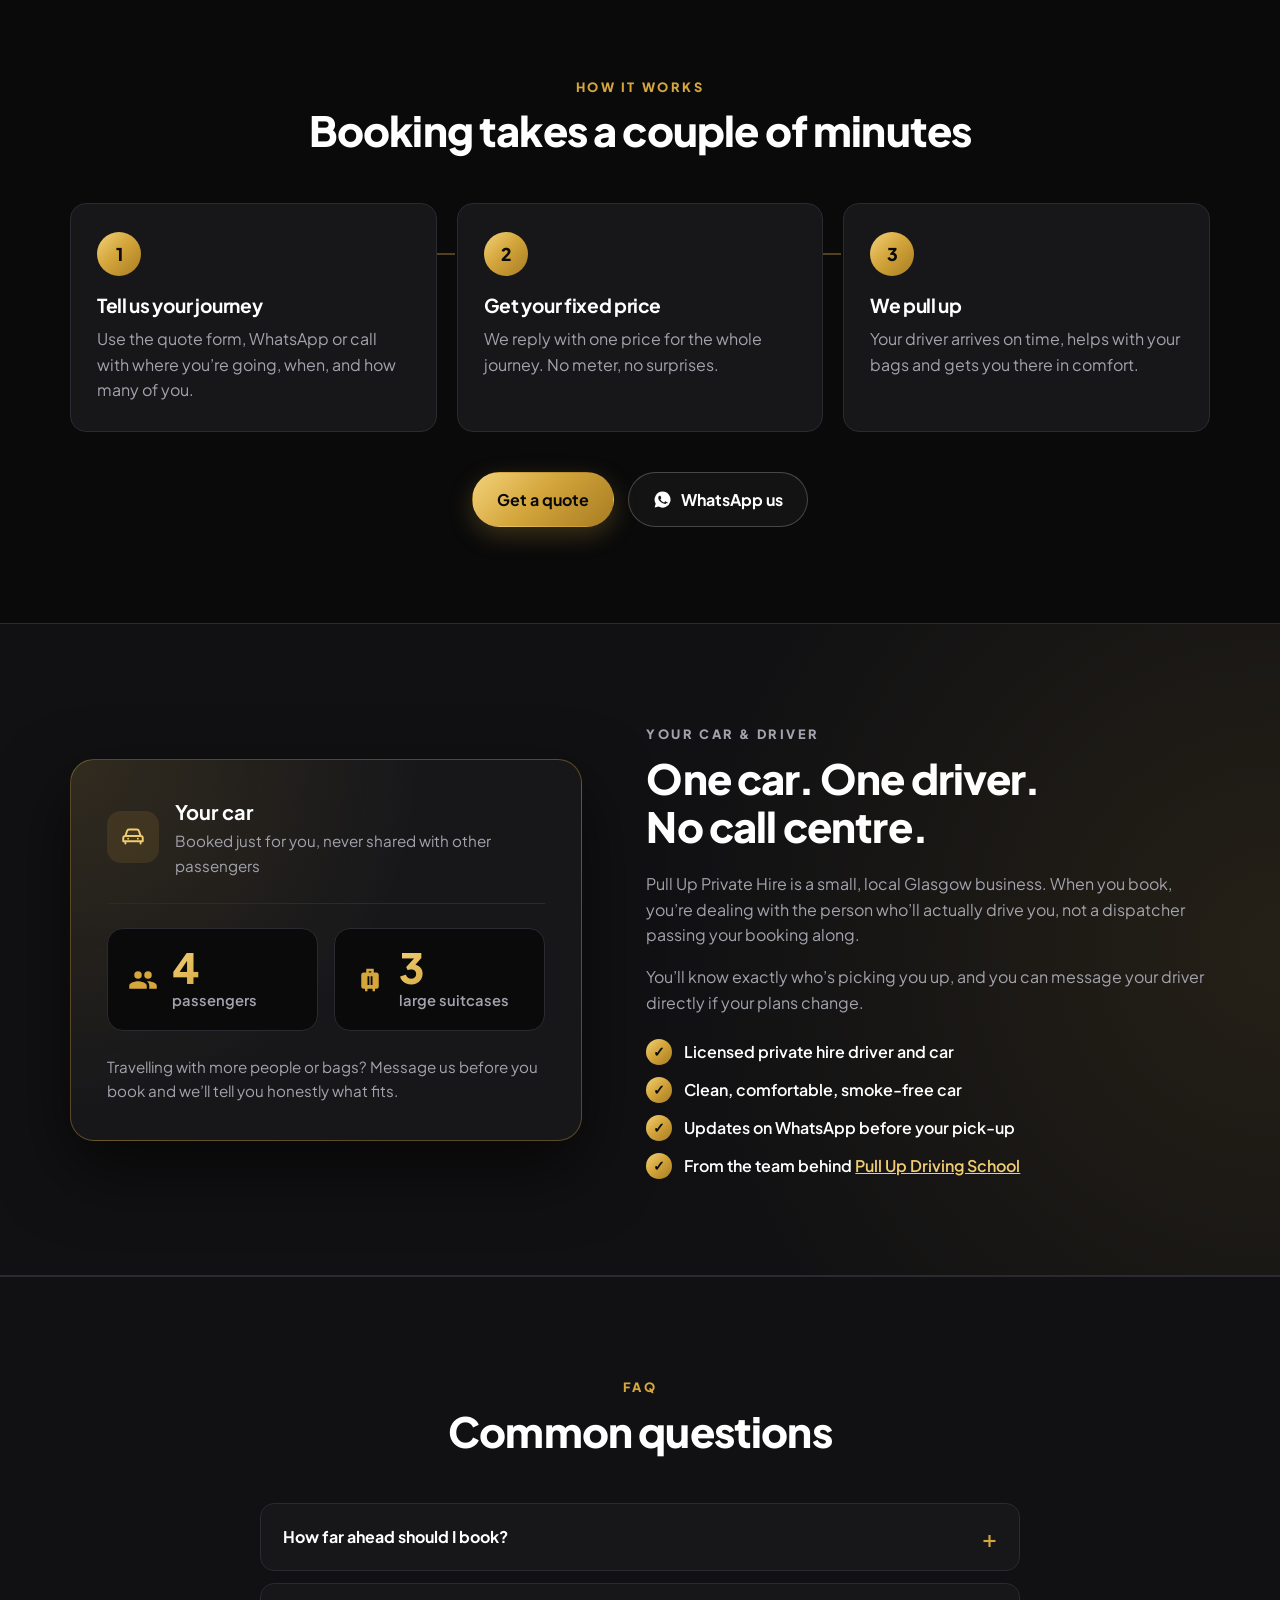
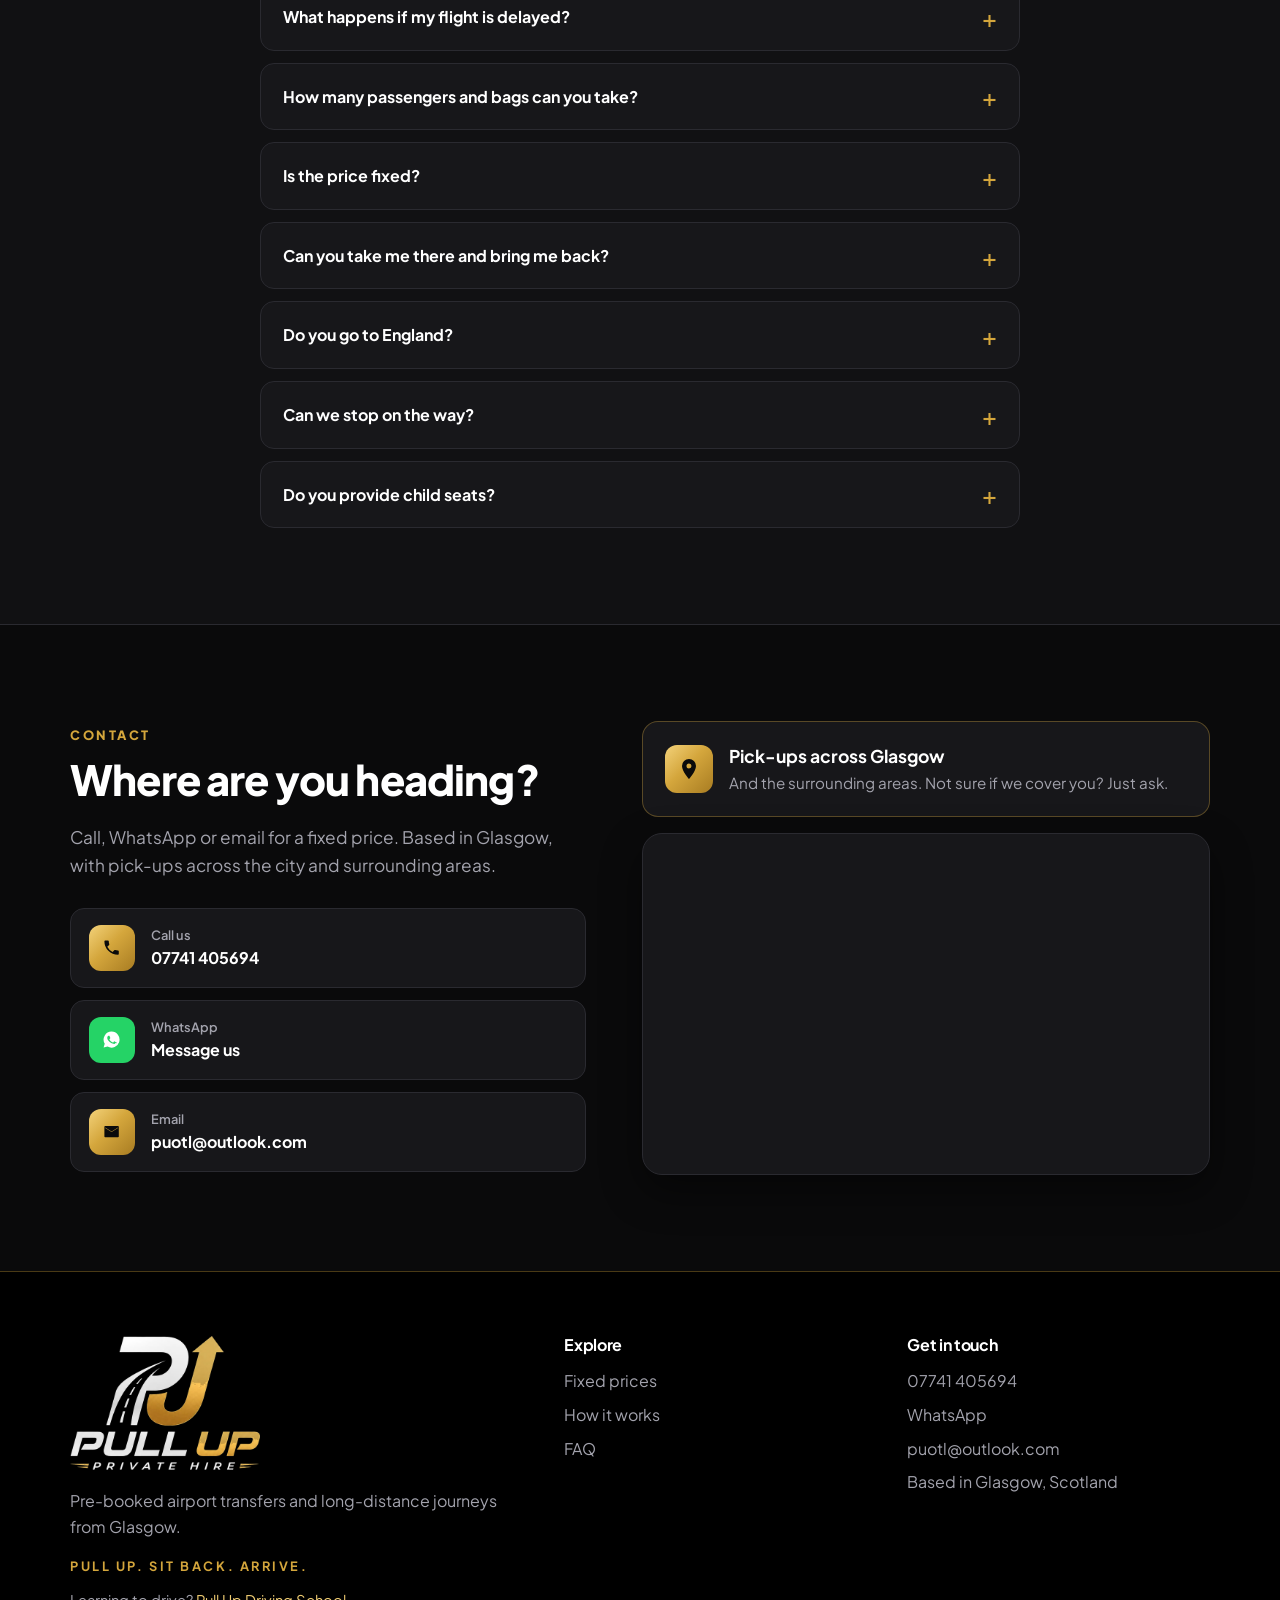
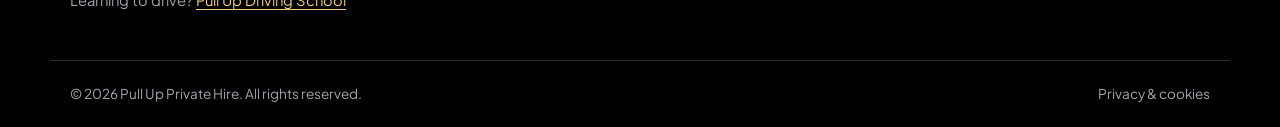
==== commit 7e472a19: "Move fixed prices to one section straight after the hero The owner wants prices near the top, and th" ====
--- a/index.html
+++ b/index.html
@@ -4,7 +4,7 @@
   <meta charset="utf-8">
   <meta name="viewport" content="width=device-width, initial-scale=1">
   <title>Airport Transfers &amp; Long-Distance Private Hire Glasgow | Pull Up Private Hire</title>
-  <meta name="description" content="Pre-booked airport transfers and long-distance journeys from Glasgow. Glasgow, Edinburgh, Prestwick, Aberdeen, Manchester and London airports. Fixed prices, flights tracked.">
+  <meta name="description" content="Pre-booked airport transfers and long-distance journeys from Glasgow, to any airport and anywhere in the UK. Fixed prices, flights tracked.">
   <!-- Live on GitHub Pages for now. When a domain is bought, change these URLs here, in robots.txt, sitemap.xml and privacy/ (see README). -->
   <link rel="canonical" href="https://aacb12.github.io/pull-up-private-hire/">
   <meta name="theme-color" content="#0a0a0b">
@@ -57,8 +57,7 @@
         <img src="images/logo-header.png" alt="Pull Up Private Hire" width="537" height="120">
       </a>
       <nav class="nav" id="nav">
-        <a href="#airports">Airports</a>
-        <a href="#long-distance">Long distance</a>
+        <a href="#prices">Prices</a>
         <a href="#how">How it works</a>
         <a href="#car">Your car</a>
         <a href="#faq">FAQ</a>
@@ -85,18 +84,16 @@
         <div class="hero-copy">
           <p class="eyebrow">Pull Up. Sit back. Arrive.</p>
           <h1>Airport transfers &amp; long-distance journeys from <span class="hl">Glasgow</span>.</h1>
-          <p class="lead">Pre-booked private hire to every major airport and anywhere in the UK. One fixed price agreed before you travel, a clean, comfortable car, and a driver who’s there when you need them.</p>
+          <p class="lead">Pre-booked private hire to any airport and anywhere in the UK. One fixed price agreed before you travel, a clean, comfortable car, and a driver who’s there when you need them.</p>
           <ul class="trust">
             <li><svg viewBox="0 0 24 24" aria-hidden="true"><path d="m9 16.2-3.5-3.5L4 14.1l5 5 11-11-1.4-1.4z"/></svg>Fixed price, no meter</li>
             <li><svg viewBox="0 0 24 24" aria-hidden="true"><path d="m9 16.2-3.5-3.5L4 14.1l5 5 11-11-1.4-1.4z"/></svg>Flights tracked</li>
             <li><svg viewBox="0 0 24 24" aria-hidden="true"><path d="m9 16.2-3.5-3.5L4 14.1l5 5 11-11-1.4-1.4z"/></svg>Early &amp; late pick-ups</li>
           </ul>
-          <div class="hero-airports">
-            <p>Airports we cover</p>
-            <ul>
-              <li>Glasgow</li><li>Edinburgh</li><li>Prestwick</li><li>Aberdeen</li><li>Inverness</li><li>Newcastle</li><li>Manchester</li><li>Liverpool</li><li>Birmingham</li><li>London</li>
-            </ul>
-          </div>
+          <a href="#prices" class="btn btn-ghost hero-prices">
+            See our fixed prices
+            <svg viewBox="0 0 24 24" aria-hidden="true"><path d="M11 4h2v12.2l5.3-5.3 1.4 1.4L12 20l-7.7-7.7 1.4-1.4 5.3 5.3z"/></svg>
+          </a>
         </div>
 
         <form class="quote-card form" id="quote">
@@ -178,82 +175,70 @@
       <div class="road" aria-hidden="true"></div>
     </section>
 
-    <!-- Airports -->
-    <section id="airports" class="section">
+    <!-- Fixed prices: the one place destinations and prices are listed -->
+    <section id="prices" class="section">
       <div class="container">
         <div class="section-head">
-          <p class="kicker">Airport transfers</p>
-          <h2>Catch your flight without the stress</h2>
-          <p class="section-sub">Drop-offs and pick-ups at airports across Scotland and England. Pick an airport to book or get a price.</p>
+          <p class="kicker">Fixed prices</p>
+          <h2>Fixed prices, agreed before you travel</h2>
+          <p class="section-sub">One price for the whole car, not per person. All prices are one way.</p>
           <p class="price-note">
             <svg viewBox="0 0 24 24" aria-hidden="true"><path d="M16 11a3 3 0 1 0 0-6 3 3 0 0 0 0 6Zm-8 0a3 3 0 1 0 0-6 3 3 0 0 0 0 6Zm0 2c-2.3 0-7 1.2-7 3.5V19h14v-2.5C15 14.2 10.3 13 8 13Zm8 0h-1c1.2.8 2 2 2 3.5V19h6v-2.5c0-2.3-4.7-3.5-7-3.5Z"/></svg>
             Fixed prices are based on a maximum of 4 passengers.
           </p>
         </div>
-        <div class="dest-grid dest-grid-5">
-          <a class="dest-card" href="#quote" data-to="Glasgow Airport">
-            <span class="dest-top"><span class="code">GLA</span><svg viewBox="0 0 24 24" aria-hidden="true"><path d="M21 16v-2l-8-5V3.5a1.5 1.5 0 0 0-3 0V9l-8 5v2l8-2.5V19l-2 1.5V22l3.5-1 3.5 1v-1.5L13 19v-5.5l8 2.5Z"/></svg></span>
-            <h3>Glasgow Airport</h3>
-            <span class="dest-meta"><svg viewBox="0 0 24 24" aria-hidden="true"><path d="M12 2a10 10 0 1 0 0 20 10 10 0 0 0 0-20Zm0 18a8 8 0 1 1 0-16 8 8 0 0 1 0 16Zm.5-13H11v6l5.2 3.2.8-1.3-4.5-2.7V7Z"/></svg>20 min</span>
-            <span class="dest-cta dest-price"><small>From</small> £35</span>
-          </a>
-          <a class="dest-card" href="#quote" data-to="Edinburgh Airport">
-            <span class="dest-top"><span class="code">EDI</span><svg viewBox="0 0 24 24" aria-hidden="true"><path d="M21 16v-2l-8-5V3.5a1.5 1.5 0 0 0-3 0V9l-8 5v2l8-2.5V19l-2 1.5V22l3.5-1 3.5 1v-1.5L13 19v-5.5l8 2.5Z"/></svg></span>
-            <h3>Edinburgh Airport</h3>
-            <span class="dest-meta"><svg viewBox="0 0 24 24" aria-hidden="true"><path d="M12 2a10 10 0 1 0 0 20 10 10 0 0 0 0-20Zm0 18a8 8 0 1 1 0-16 8 8 0 0 1 0 16Zm.5-13H11v6l5.2 3.2.8-1.3-4.5-2.7V7Z"/></svg>50 min</span>
-            <span class="dest-cta dest-price">£75</span>
-          </a>
-          <a class="dest-card" href="#quote" data-to="Glasgow Prestwick Airport">
-            <span class="dest-top"><span class="code">PIK</span><svg viewBox="0 0 24 24" aria-hidden="true"><path d="M21 16v-2l-8-5V3.5a1.5 1.5 0 0 0-3 0V9l-8 5v2l8-2.5V19l-2 1.5V22l3.5-1 3.5 1v-1.5L13 19v-5.5l8 2.5Z"/></svg></span>
-            <h3>Prestwick Airport</h3>
-            <span class="dest-meta"><svg viewBox="0 0 24 24" aria-hidden="true"><path d="M12 2a10 10 0 1 0 0 20 10 10 0 0 0 0-20Zm0 18a8 8 0 1 1 0-16 8 8 0 0 1 0 16Zm.5-13H11v6l5.2 3.2.8-1.3-4.5-2.7V7Z"/></svg>45 min</span>
-            <span class="dest-cta">Get a price</span>
-          </a>
-          <a class="dest-card" href="#quote" data-to="Aberdeen Airport">
-            <span class="dest-top"><span class="code">ABZ</span><svg viewBox="0 0 24 24" aria-hidden="true"><path d="M21 16v-2l-8-5V3.5a1.5 1.5 0 0 0-3 0V9l-8 5v2l8-2.5V19l-2 1.5V22l3.5-1 3.5 1v-1.5L13 19v-5.5l8 2.5Z"/></svg></span>
-            <h3>Aberdeen Airport</h3>
-            <span class="dest-meta"><svg viewBox="0 0 24 24" aria-hidden="true"><path d="M12 2a10 10 0 1 0 0 20 10 10 0 0 0 0-20Zm0 18a8 8 0 1 1 0-16 8 8 0 0 1 0 16Zm.5-13H11v6l5.2 3.2.8-1.3-4.5-2.7V7Z"/></svg>2 hr 45 min</span>
-            <span class="dest-cta">Get a price</span>
-          </a>
-          <a class="dest-card" href="#quote" data-to="Inverness Airport">
-            <span class="dest-top"><span class="code">INV</span><svg viewBox="0 0 24 24" aria-hidden="true"><path d="M21 16v-2l-8-5V3.5a1.5 1.5 0 0 0-3 0V9l-8 5v2l8-2.5V19l-2 1.5V22l3.5-1 3.5 1v-1.5L13 19v-5.5l8 2.5Z"/></svg></span>
-            <h3>Inverness Airport</h3>
-            <span class="dest-meta"><svg viewBox="0 0 24 24" aria-hidden="true"><path d="M12 2a10 10 0 1 0 0 20 10 10 0 0 0 0-20Zm0 18a8 8 0 1 1 0-16 8 8 0 0 1 0 16Zm.5-13H11v6l5.2 3.2.8-1.3-4.5-2.7V7Z"/></svg>3 hr 30 min</span>
-            <span class="dest-cta">Get a price</span>
-          </a>
-          <a class="dest-card" href="#quote" data-to="Newcastle Airport">
-            <span class="dest-top"><span class="code">NCL</span><svg viewBox="0 0 24 24" aria-hidden="true"><path d="M21 16v-2l-8-5V3.5a1.5 1.5 0 0 0-3 0V9l-8 5v2l8-2.5V19l-2 1.5V22l3.5-1 3.5 1v-1.5L13 19v-5.5l8 2.5Z"/></svg></span>
-            <h3>Newcastle Airport</h3>
-            <span class="dest-meta"><svg viewBox="0 0 24 24" aria-hidden="true"><path d="M12 2a10 10 0 1 0 0 20 10 10 0 0 0 0-20Zm0 18a8 8 0 1 1 0-16 8 8 0 0 1 0 16Zm.5-13H11v6l5.2 3.2.8-1.3-4.5-2.7V7Z"/></svg>3 hr</span>
-            <span class="dest-cta dest-price">£270</span>
-          </a>
-          <a class="dest-card" href="#quote" data-to="Manchester Airport">
-            <span class="dest-top"><span class="code">MAN</span><svg viewBox="0 0 24 24" aria-hidden="true"><path d="M21 16v-2l-8-5V3.5a1.5 1.5 0 0 0-3 0V9l-8 5v2l8-2.5V19l-2 1.5V22l3.5-1 3.5 1v-1.5L13 19v-5.5l8 2.5Z"/></svg></span>
-            <h3>Manchester Airport</h3>
-            <span class="dest-meta"><svg viewBox="0 0 24 24" aria-hidden="true"><path d="M12 2a10 10 0 1 0 0 20 10 10 0 0 0 0-20Zm0 18a8 8 0 1 1 0-16 8 8 0 0 1 0 16Zm.5-13H11v6l5.2 3.2.8-1.3-4.5-2.7V7Z"/></svg>4 hr</span>
-            <span class="dest-cta dest-price">£360</span>
-          </a>
-          <a class="dest-card" href="#quote" data-to="Liverpool John Lennon Airport">
-            <span class="dest-top"><span class="code">LPL</span><svg viewBox="0 0 24 24" aria-hidden="true"><path d="M21 16v-2l-8-5V3.5a1.5 1.5 0 0 0-3 0V9l-8 5v2l8-2.5V19l-2 1.5V22l3.5-1 3.5 1v-1.5L13 19v-5.5l8 2.5Z"/></svg></span>
-            <h3>Liverpool Airport</h3>
-            <span class="dest-meta"><svg viewBox="0 0 24 24" aria-hidden="true"><path d="M12 2a10 10 0 1 0 0 20 10 10 0 0 0 0-20Zm0 18a8 8 0 1 1 0-16 8 8 0 0 1 0 16Zm.5-13H11v6l5.2 3.2.8-1.3-4.5-2.7V7Z"/></svg>4 hr</span>
-            <span class="dest-cta dest-price">£325</span>
-          </a>
-          <a class="dest-card" href="#quote" data-to="Birmingham Airport">
-            <span class="dest-top"><span class="code">BHX</span><svg viewBox="0 0 24 24" aria-hidden="true"><path d="M21 16v-2l-8-5V3.5a1.5 1.5 0 0 0-3 0V9l-8 5v2l8-2.5V19l-2 1.5V22l3.5-1 3.5 1v-1.5L13 19v-5.5l8 2.5Z"/></svg></span>
-            <h3>Birmingham Airport</h3>
-            <span class="dest-meta"><svg viewBox="0 0 24 24" aria-hidden="true"><path d="M12 2a10 10 0 1 0 0 20 10 10 0 0 0 0-20Zm0 18a8 8 0 1 1 0-16 8 8 0 0 1 0 16Zm.5-13H11v6l5.2 3.2.8-1.3-4.5-2.7V7Z"/></svg>5 hr</span>
-            <span class="dest-cta dest-price">£430</span>
-          </a>
-          <a class="dest-card" href="#quote" data-to="London Heathrow Airport">
-            <span class="dest-top"><span class="code">LHR</span><svg viewBox="0 0 24 24" aria-hidden="true"><path d="M21 16v-2l-8-5V3.5a1.5 1.5 0 0 0-3 0V9l-8 5v2l8-2.5V19l-2 1.5V22l3.5-1 3.5 1v-1.5L13 19v-5.5l8 2.5Z"/></svg></span>
-            <h3>London Heathrow</h3>
-            <span class="dest-meta"><svg viewBox="0 0 24 24" aria-hidden="true"><path d="M12 2a10 10 0 1 0 0 20 10 10 0 0 0 0-20Zm0 18a8 8 0 1 1 0-16 8 8 0 0 1 0 16Zm.5-13H11v6l5.2 3.2.8-1.3-4.5-2.7V7Z"/></svg>7 hr 30 min</span>
-            <span class="dest-cta dest-price">£635</span>
-          </a>
-        </div>
-        <p class="grid-note">Prices are one way from Glasgow. Glasgow Airport is £45 from East Kilbride. Driving times are approximate, from Glasgow city centre.</p>
-
+        <div class="price-grid">
+          <div class="price-card price-air">
+            <div class="price-head">
+              <span class="icon-wrap"><svg viewBox="0 0 24 24" aria-hidden="true"><path d="M17.8 19.2 16 11l3.5-3.5C21 6 21.5 4 21 3c-1-.5-3 0-4.5 1.5L13 8 4.8 6.2c-.5-.1-.9.1-1.1.5l-.3.5c-.2.5-.1 1 .3 1.3L9 12l-2 3H4l-1 1 3 2 2 3 1-1v-3l3-2 3.5 5.3c.3.4.8.5 1.3.3l.5-.2c.4-.3.6-.7.5-1.2Z"/></svg></span>
+              <h3 id="price-air">Airport transfers</h3>
+            </div>
+            <p class="price-cols" aria-hidden="true"><span>Journey</span><span>One way</span></p>
+            <ul class="price-list" aria-labelledby="price-air">
+              <li><a href="#quote" data-to="Glasgow Airport"><span>Glasgow <span class="to" aria-hidden="true">→</span><span class="sr-only">to</span> Glasgow&nbsp;Airport</span><strong>£35</strong></a></li>
+              <li><a href="#quote" data-to="Glasgow Airport"><span>East Kilbride <span class="to" aria-hidden="true">→</span><span class="sr-only">to</span> Glasgow&nbsp;Airport</span><strong>£45</strong></a></li>
+              <li><a href="#quote" data-to="Edinburgh Airport"><span>Glasgow <span class="to" aria-hidden="true">→</span><span class="sr-only">to</span> Edinburgh&nbsp;Airport</span><strong>£75</strong></a></li>
+            </ul>
+          </div>
+          <div class="price-card price-long">
+            <div class="price-head">
+              <span class="icon-wrap"><svg viewBox="0 0 24 24" aria-hidden="true"><circle cx="6" cy="19" r="3"/><path d="M9 19h8.5a3.5 3.5 0 0 0 0-7h-11a3.5 3.5 0 0 1 0-7H15"/><circle cx="18" cy="5" r="3"/></svg></span>
+              <div>
+                <h3 id="price-long">Long-distance journeys</h3>
+                <span>From Glasgow</span>
+              </div>
+            </div>
+            <p class="price-cols" aria-hidden="true"><span>Destination</span><span>One way</span></p>
+            <ul class="price-list" aria-labelledby="price-long">
+              <li><a href="#quote" data-to="Newcastle"><span>Newcastle</span><strong>£250</strong></a></li>
+              <li><a href="#quote" data-to="Newcastle Airport"><span>Newcastle Airport</span><strong>£270</strong></a></li>
+              <li><a href="#quote" data-to="Manchester"><span>Manchester</span><strong>£335</strong></a></li>
+              <li><a href="#quote" data-to="Manchester Airport"><span>Manchester Airport</span><strong>£360</strong></a></li>
+              <li><a href="#quote" data-to="Liverpool"><span>Liverpool</span><strong>£310</strong></a></li>
+              <li><a href="#quote" data-to="Liverpool John Lennon Airport"><span>Liverpool Airport</span><strong>£325</strong></a></li>
+              <li><a href="#quote" data-to="Birmingham"><span>Birmingham</span><strong>£410</strong></a></li>
+              <li><a href="#quote" data-to="Birmingham Airport"><span>Birmingham Airport</span><strong>£430</strong></a></li>
+              <li><a href="#quote" data-to="London"><span>London</span><strong>£610</strong></a></li>
+              <li><a href="#quote" data-to="London Heathrow Airport"><span>London Heathrow</span><strong>£635</strong></a></li>
+            </ul>
+          </div>
+          <div class="price-ask">
+            <strong>Going somewhere else?</strong>
+            <p>We go to any airport and anywhere in the UK, and do return trips too. Tell us your journey and we’ll reply with a fixed price.</p>
+            <a href="#quote" class="btn btn-gold btn-small">Get a quote</a>
+          </div>
+        </div>
+      </div>
+    </section>
+
+    <!-- Airports and long distance -->
+    <section id="service" class="section section-tint">
+      <div class="container">
+        <div class="section-head">
+          <p class="kicker">Airports &amp; long distance</p>
+          <h2>Any airport, anywhere in the UK</h2>
+          <p class="section-sub">Drop-offs and pick-ups at any airport, and door-to-door journeys across Scotland and down to England.</p>
+        </div>
         <!-- TODO: check each promise in this panel with the driver before going live -->
         <div class="panel">
           <div class="panel-copy">
@@ -274,112 +259,19 @@
               <div><strong>Help with your bags</strong><p>From your front door to the terminal, and back again.</p></div>
             </li>
             <li>
+              <span class="icon-wrap"><svg viewBox="0 0 24 24" aria-hidden="true"><path d="M10 2v2M14 2v2M6 2v2M16 8a1 1 0 0 1 1 1v8a4 4 0 0 1-4 4H7a4 4 0 0 1-4-4V9a1 1 0 0 1 1-1h12Zm0 0h1a4 4 0 1 1 0 8h-1"/></svg></span>
+              <div><strong>Stops when you need them</strong><p>Comfort and food breaks on long trips, planned around you.</p></div>
+            </li>
+            <li>
+              <span class="icon-wrap"><svg viewBox="0 0 24 24" aria-hidden="true"><path d="M15 21v-8a1 1 0 0 0-1-1h-4a1 1 0 0 0-1 1v8M3 10a2 2 0 0 1 .7-1.5l7-6a2 2 0 0 1 2.6 0l7 6A2 2 0 0 1 21 10v9a2 2 0 0 1-2 2H5a2 2 0 0 1-2-2Z"/></svg></span>
+              <div><strong>Door to door</strong><p>No train changes or dragging suitcases across stations.</p></div>
+            </li>
+            <li>
               <span class="icon-wrap"><svg viewBox="0 0 24 24" aria-hidden="true"><path d="M12.6 2.6A2 2 0 0 0 11.2 2H4a2 2 0 0 0-2 2v7.2a2 2 0 0 0 .6 1.4l8.7 8.7a2.4 2.4 0 0 0 3.4 0l6.6-6.6a2.4 2.4 0 0 0 0-3.4ZM7.5 7.5h.01"/></svg></span>
-              <div><strong>One fixed price</strong><p>Agreed before you travel, with no meter running.</p></div>
+              <div><strong>One price for the car</strong><p>Not per person, so the more of you travelling, the better value it is.</p></div>
             </li>
           </ul>
         </div>
-      </div>
-    </section>
-
-    <!-- Long distance -->
-    <section id="long-distance" class="section section-tint">
-      <div class="container">
-        <div class="section-head">
-          <p class="kicker">Long-distance journeys</p>
-          <h2>Going further? We’ll take you all the way</h2>
-          <p class="section-sub">Door-to-door journeys across Scotland and down to England. Here are some popular trips from Glasgow.</p>
-          <p class="price-note">
-            <svg viewBox="0 0 24 24" aria-hidden="true"><path d="M16 11a3 3 0 1 0 0-6 3 3 0 0 0 0 6Zm-8 0a3 3 0 1 0 0-6 3 3 0 0 0 0 6Zm0 2c-2.3 0-7 1.2-7 3.5V19h14v-2.5C15 14.2 10.3 13 8 13Zm8 0h-1c1.2.8 2 2 2 3.5V19h6v-2.5c0-2.3-4.7-3.5-7-3.5Z"/></svg>
-            Fixed prices are based on a maximum of 4 passengers.
-          </p>
-        </div>
-        <div class="dest-grid">
-          <a class="dest-card" href="#quote" data-to="St Andrews">
-            <span class="dest-top route"><span>Glasgow</span><i></i><svg viewBox="0 0 24 24" aria-hidden="true"><path d="M12 2a7 7 0 0 0-7 7c0 5.2 7 13 7 13s7-7.8 7-13a7 7 0 0 0-7-7Zm0 9.5A2.5 2.5 0 1 1 12 6.5a2.5 2.5 0 0 1 0 5Z"/></svg></span>
-            <h3>St Andrews</h3>
-            <span class="dest-meta"><svg viewBox="0 0 24 24" aria-hidden="true"><path d="M12 2a10 10 0 1 0 0 20 10 10 0 0 0 0-20Zm0 18a8 8 0 1 1 0-16 8 8 0 0 1 0 16Zm.5-13H11v6l5.2 3.2.8-1.3-4.5-2.7V7Z"/></svg>1 hr 45 min</span>
-            <span class="dest-cta">Get a price</span>
-          </a>
-          <a class="dest-card" href="#quote" data-to="Oban">
-            <span class="dest-top route"><span>Glasgow</span><i></i><svg viewBox="0 0 24 24" aria-hidden="true"><path d="M12 2a7 7 0 0 0-7 7c0 5.2 7 13 7 13s7-7.8 7-13a7 7 0 0 0-7-7Zm0 9.5A2.5 2.5 0 1 1 12 6.5a2.5 2.5 0 0 1 0 5Z"/></svg></span>
-            <h3>Oban</h3>
-            <span class="dest-meta"><svg viewBox="0 0 24 24" aria-hidden="true"><path d="M12 2a10 10 0 1 0 0 20 10 10 0 0 0 0-20Zm0 18a8 8 0 1 1 0-16 8 8 0 0 1 0 16Zm.5-13H11v6l5.2 3.2.8-1.3-4.5-2.7V7Z"/></svg>2 hr 30 min</span>
-            <span class="dest-cta">Get a price</span>
-          </a>
-          <a class="dest-card" href="#quote" data-to="Fort William">
-            <span class="dest-top route"><span>Glasgow</span><i></i><svg viewBox="0 0 24 24" aria-hidden="true"><path d="M12 2a7 7 0 0 0-7 7c0 5.2 7 13 7 13s7-7.8 7-13a7 7 0 0 0-7-7Zm0 9.5A2.5 2.5 0 1 1 12 6.5a2.5 2.5 0 0 1 0 5Z"/></svg></span>
-            <h3>Fort William</h3>
-            <span class="dest-meta"><svg viewBox="0 0 24 24" aria-hidden="true"><path d="M12 2a10 10 0 1 0 0 20 10 10 0 0 0 0-20Zm0 18a8 8 0 1 1 0-16 8 8 0 0 1 0 16Zm.5-13H11v6l5.2 3.2.8-1.3-4.5-2.7V7Z"/></svg>2 hr 30 min</span>
-            <span class="dest-cta">Get a price</span>
-          </a>
-          <a class="dest-card" href="#quote" data-to="Aberdeen">
-            <span class="dest-top route"><span>Glasgow</span><i></i><svg viewBox="0 0 24 24" aria-hidden="true"><path d="M12 2a7 7 0 0 0-7 7c0 5.2 7 13 7 13s7-7.8 7-13a7 7 0 0 0-7-7Zm0 9.5A2.5 2.5 0 1 1 12 6.5a2.5 2.5 0 0 1 0 5Z"/></svg></span>
-            <h3>Aberdeen</h3>
-            <span class="dest-meta"><svg viewBox="0 0 24 24" aria-hidden="true"><path d="M12 2a10 10 0 1 0 0 20 10 10 0 0 0 0-20Zm0 18a8 8 0 1 1 0-16 8 8 0 0 1 0 16Zm.5-13H11v6l5.2 3.2.8-1.3-4.5-2.7V7Z"/></svg>3 hr</span>
-            <span class="dest-cta">Get a price</span>
-          </a>
-          <a class="dest-card" href="#quote" data-to="Inverness">
-            <span class="dest-top route"><span>Glasgow</span><i></i><svg viewBox="0 0 24 24" aria-hidden="true"><path d="M12 2a7 7 0 0 0-7 7c0 5.2 7 13 7 13s7-7.8 7-13a7 7 0 0 0-7-7Zm0 9.5A2.5 2.5 0 1 1 12 6.5a2.5 2.5 0 0 1 0 5Z"/></svg></span>
-            <h3>Inverness</h3>
-            <span class="dest-meta"><svg viewBox="0 0 24 24" aria-hidden="true"><path d="M12 2a10 10 0 1 0 0 20 10 10 0 0 0 0-20Zm0 18a8 8 0 1 1 0-16 8 8 0 0 1 0 16Zm.5-13H11v6l5.2 3.2.8-1.3-4.5-2.7V7Z"/></svg>3 hr 30 min</span>
-            <span class="dest-cta">Get a price</span>
-          </a>
-          <a class="dest-card" href="#quote" data-to="Portree, Isle of Skye">
-            <span class="dest-top route"><span>Glasgow</span><i></i><svg viewBox="0 0 24 24" aria-hidden="true"><path d="M12 2a7 7 0 0 0-7 7c0 5.2 7 13 7 13s7-7.8 7-13a7 7 0 0 0-7-7Zm0 9.5A2.5 2.5 0 1 1 12 6.5a2.5 2.5 0 0 1 0 5Z"/></svg></span>
-            <h3>Isle of Skye</h3>
-            <span class="dest-meta"><svg viewBox="0 0 24 24" aria-hidden="true"><path d="M12 2a10 10 0 1 0 0 20 10 10 0 0 0 0-20Zm0 18a8 8 0 1 1 0-16 8 8 0 0 1 0 16Zm.5-13H11v6l5.2 3.2.8-1.3-4.5-2.7V7Z"/></svg>5 hr</span>
-            <span class="dest-cta">Get a price</span>
-          </a>
-          <a class="dest-card" href="#quote" data-to="Newcastle">
-            <span class="dest-top route"><span>Glasgow</span><i></i><svg viewBox="0 0 24 24" aria-hidden="true"><path d="M12 2a7 7 0 0 0-7 7c0 5.2 7 13 7 13s7-7.8 7-13a7 7 0 0 0-7-7Zm0 9.5A2.5 2.5 0 1 1 12 6.5a2.5 2.5 0 0 1 0 5Z"/></svg></span>
-            <h3>Newcastle</h3>
-            <span class="dest-meta"><svg viewBox="0 0 24 24" aria-hidden="true"><path d="M12 2a10 10 0 1 0 0 20 10 10 0 0 0 0-20Zm0 18a8 8 0 1 1 0-16 8 8 0 0 1 0 16Zm.5-13H11v6l5.2 3.2.8-1.3-4.5-2.7V7Z"/></svg>3 hr</span>
-            <span class="dest-cta dest-price">£250</span>
-          </a>
-          <a class="dest-card" href="#quote" data-to="Manchester">
-            <span class="dest-top route"><span>Glasgow</span><i></i><svg viewBox="0 0 24 24" aria-hidden="true"><path d="M12 2a7 7 0 0 0-7 7c0 5.2 7 13 7 13s7-7.8 7-13a7 7 0 0 0-7-7Zm0 9.5A2.5 2.5 0 1 1 12 6.5a2.5 2.5 0 0 1 0 5Z"/></svg></span>
-            <h3>Manchester</h3>
-            <span class="dest-meta"><svg viewBox="0 0 24 24" aria-hidden="true"><path d="M12 2a10 10 0 1 0 0 20 10 10 0 0 0 0-20Zm0 18a8 8 0 1 1 0-16 8 8 0 0 1 0 16Zm.5-13H11v6l5.2 3.2.8-1.3-4.5-2.7V7Z"/></svg>4 hr</span>
-            <span class="dest-cta dest-price">£335</span>
-          </a>
-          <a class="dest-card" href="#quote" data-to="Liverpool">
-            <span class="dest-top route"><span>Glasgow</span><i></i><svg viewBox="0 0 24 24" aria-hidden="true"><path d="M12 2a7 7 0 0 0-7 7c0 5.2 7 13 7 13s7-7.8 7-13a7 7 0 0 0-7-7Zm0 9.5A2.5 2.5 0 1 1 12 6.5a2.5 2.5 0 0 1 0 5Z"/></svg></span>
-            <h3>Liverpool</h3>
-            <span class="dest-meta"><svg viewBox="0 0 24 24" aria-hidden="true"><path d="M12 2a10 10 0 1 0 0 20 10 10 0 0 0 0-20Zm0 18a8 8 0 1 1 0-16 8 8 0 0 1 0 16Zm.5-13H11v6l5.2 3.2.8-1.3-4.5-2.7V7Z"/></svg>4 hr</span>
-            <span class="dest-cta dest-price">£310</span>
-          </a>
-          <a class="dest-card" href="#quote" data-to="Birmingham">
-            <span class="dest-top route"><span>Glasgow</span><i></i><svg viewBox="0 0 24 24" aria-hidden="true"><path d="M12 2a7 7 0 0 0-7 7c0 5.2 7 13 7 13s7-7.8 7-13a7 7 0 0 0-7-7Zm0 9.5A2.5 2.5 0 1 1 12 6.5a2.5 2.5 0 0 1 0 5Z"/></svg></span>
-            <h3>Birmingham</h3>
-            <span class="dest-meta"><svg viewBox="0 0 24 24" aria-hidden="true"><path d="M12 2a10 10 0 1 0 0 20 10 10 0 0 0 0-20Zm0 18a8 8 0 1 1 0-16 8 8 0 0 1 0 16Zm.5-13H11v6l5.2 3.2.8-1.3-4.5-2.7V7Z"/></svg>5 hr</span>
-            <span class="dest-cta dest-price">£410</span>
-          </a>
-          <a class="dest-card" href="#quote" data-to="London">
-            <span class="dest-top route"><span>Glasgow</span><i></i><svg viewBox="0 0 24 24" aria-hidden="true"><path d="M12 2a7 7 0 0 0-7 7c0 5.2 7 13 7 13s7-7.8 7-13a7 7 0 0 0-7-7Zm0 9.5A2.5 2.5 0 1 1 12 6.5a2.5 2.5 0 0 1 0 5Z"/></svg></span>
-            <h3>London</h3>
-            <span class="dest-meta"><svg viewBox="0 0 24 24" aria-hidden="true"><path d="M12 2a10 10 0 1 0 0 20 10 10 0 0 0 0-20Zm0 18a8 8 0 1 1 0-16 8 8 0 0 1 0 16Zm.5-13H11v6l5.2 3.2.8-1.3-4.5-2.7V7Z"/></svg>7 hr 30 min</span>
-            <span class="dest-cta dest-price">£610</span>
-          </a>
-        </div>
-
-        <p class="grid-note">Prices are one way from Glasgow. Driving times are approximate, from Glasgow city centre.</p>
-
-        <ul class="features features-3">
-          <li>
-            <span class="icon-wrap"><svg viewBox="0 0 24 24" aria-hidden="true"><path d="M10 2v2M14 2v2M6 2v2M16 8a1 1 0 0 1 1 1v8a4 4 0 0 1-4 4H7a4 4 0 0 1-4-4V9a1 1 0 0 1 1-1h12Zm0 0h1a4 4 0 1 1 0 8h-1"/></svg></span>
-            <div><strong>Stops when you need them</strong><p>Comfort and food breaks on long trips, planned around you.</p></div>
-          </li>
-          <li>
-            <span class="icon-wrap"><svg viewBox="0 0 24 24" aria-hidden="true"><path d="M12.6 2.6A2 2 0 0 0 11.2 2H4a2 2 0 0 0-2 2v7.2a2 2 0 0 0 .6 1.4l8.7 8.7a2.4 2.4 0 0 0 3.4 0l6.6-6.6a2.4 2.4 0 0 0 0-3.4ZM7.5 7.5h.01"/></svg></span>
-            <div><strong>One price for the car</strong><p>Not per person, so the more of you travelling, the better value it is.</p></div>
-          </li>
-          <li>
-            <span class="icon-wrap"><svg viewBox="0 0 24 24" aria-hidden="true"><path d="M15 21v-8a1 1 0 0 0-1-1h-4a1 1 0 0 0-1 1v8M3 10a2 2 0 0 1 .7-1.5l7-6a2 2 0 0 1 2.6 0l7 6A2 2 0 0 1 21 10v9a2 2 0 0 1-2 2H5a2 2 0 0 1-2-2Z"/></svg></span>
-            <div><strong>Door to door</strong><p>No train changes or dragging suitcases across stations.</p></div>
-          </li>
-        </ul>
-        <p class="section-foot">Heading somewhere else? We go anywhere in the UK. <a href="#quote">Ask for a price</a>.</p>
       </div>
     </section>
 
@@ -552,8 +444,7 @@
       </div>
       <div>
         <h4>Explore</h4>
-        <a href="#airports">Airport transfers</a>
-        <a href="#long-distance">Long distance</a>
+        <a href="#prices">Fixed prices</a>
         <a href="#how">How it works</a>
         <a href="#faq">FAQ</a>
       </div>
--- a/styles.css
+++ b/styles.css
@@ -130,10 +130,7 @@
 .trust { list-style: none; padding: 0; margin: 28px 0 0; display: flex; flex-wrap: wrap; gap: 10px 24px; font-weight: 600; font-size: .95rem; color: #d4d4da; }
 .trust li { display: flex; align-items: center; gap: 6px; }
 .trust svg { color: var(--gold); }
-.hero-airports { margin-top: 34px; padding-top: 26px; border-top: 1px solid var(--border); }
-.hero-airports p { margin: 0 0 12px; font-size: .78rem; font-weight: 800; letter-spacing: .18em; text-transform: uppercase; color: var(--muted); }
-.hero-airports ul { list-style: none; margin: 0; padding: 0; display: flex; flex-wrap: wrap; gap: 8px; }
-.hero-airports li { font-size: .88rem; font-weight: 700; color: var(--gold-light); background: var(--gold-tint); border: 1px solid var(--gold-line); padding: 5px 12px; border-radius: 999px; }
+.hero-prices { margin-top: 30px; }
 
 /* Quote form */
 .quote-card {
@@ -198,34 +195,32 @@
 .icon-wrap { width: 52px; height: 52px; border-radius: 14px; background: var(--gold-tint); color: var(--gold-light); display: grid; place-items: center; flex-shrink: 0; }
 .icon-wrap svg { width: 26px; height: 26px; fill: none; stroke: currentColor; stroke-width: 1.8; stroke-linecap: round; stroke-linejoin: round; }
 
-/* Airport and route cards */
-.dest-grid { display: grid; grid-template-columns: repeat(4, 1fr); gap: 16px; }
-.dest-card {
-  display: flex; flex-direction: column; gap: 6px;
-  padding: 22px 22px 20px;
-  background: var(--surface); border: 1px solid var(--border); border-radius: var(--radius);
-  color: var(--text); text-decoration: none;
-  transition: transform .2s, border-color .2s, box-shadow .2s;
-}
-.dest-card:hover, .dest-card:focus-visible { transform: translateY(-4px); border-color: var(--gold-line); box-shadow: var(--shadow); }
-.dest-card:focus-visible { outline: 2px solid var(--gold); outline-offset: 2px; }
-.dest-top { display: flex; align-items: center; justify-content: space-between; gap: 10px; margin-bottom: 12px; color: var(--gold); }
-.dest-top svg { width: 22px; height: 22px; }
-.code { font-size: .78rem; font-weight: 800; letter-spacing: .12em; color: var(--gold-light); background: var(--gold-tint); border: 1px solid var(--gold-line); padding: 3px 9px; border-radius: 8px; }
-.route > span { font-size: .72rem; font-weight: 800; letter-spacing: .14em; text-transform: uppercase; color: var(--muted); }
-.route i { flex: 1; height: 2px; background: repeating-linear-gradient(90deg, var(--gold) 0 8px, transparent 8px 14px); opacity: .7; }
-.dest-card h3 { margin: 0; font-size: 1.12rem; }
-.dest-meta { display: flex; align-items: center; gap: 6px; color: var(--muted); font-size: .9rem; white-space: nowrap; }
-.dest-meta svg { width: 15px; height: 15px; }
-.dest-cta { margin-top: auto; padding-top: 14px; display: inline-flex; align-items: center; gap: 6px; color: var(--gold-light); font-weight: 700; font-size: .9rem; }
-.dest-cta::after { content: "→"; transition: transform .2s; }
-.dest-card:hover .dest-cta::after { transform: translateX(4px); }
-.dest-price { gap: 5px; font-size: 1.1rem; font-weight: 800; }
-.dest-price small { font-size: .8rem; font-weight: 600; color: var(--muted); }
-.dest-grid-5 { grid-template-columns: repeat(5, 1fr); }
+/* Fixed prices */
 .price-note { display: inline-flex; align-items: center; gap: 10px; margin: 8px 0 0; padding: 10px 18px; border-radius: 999px; background: var(--gold-tint); border: 1px solid var(--gold-line); color: var(--white); font-weight: 700; font-size: .98rem; text-align: left; }
 .price-note svg { color: var(--gold); width: 22px; height: 22px; }
-.grid-note { margin: 18px 0 0; text-align: center; color: var(--muted); font-size: .88rem; }
+.price-grid { display: grid; grid-template-columns: 1fr 1fr; grid-template-rows: auto 1fr; grid-template-areas: "air long" "ask long"; gap: 20px; align-items: start; max-width: 980px; margin: 0 auto; }
+.price-air { grid-area: air; }
+.price-long { grid-area: long; }
+.price-ask { grid-area: ask; }
+.price-card { background: var(--surface); border: 1px solid var(--border); border-radius: 20px; padding: 28px 28px 14px; }
+.price-head { display: flex; align-items: center; gap: 14px; margin-bottom: 20px; }
+.price-head .icon-wrap { width: 44px; height: 44px; border-radius: 12px; }
+.price-head .icon-wrap svg { width: 22px; height: 22px; }
+.price-head h3 { margin: 0; }
+.price-head span:not(.icon-wrap) { color: var(--muted); font-size: .9rem; }
+.price-cols { display: flex; justify-content: space-between; margin: 0; padding: 0 22px 10px 0; border-bottom: 1px solid var(--border); font-size: .75rem; font-weight: 800; letter-spacing: .14em; text-transform: uppercase; color: var(--muted); }
+.price-list { list-style: none; margin: 0; padding: 0; }
+.price-list li + li { border-top: 1px solid var(--border); }
+.price-list a { display: flex; align-items: baseline; justify-content: space-between; gap: 16px; padding: 13px 0; color: var(--text); font-weight: 600; text-decoration: none; transition: color .15s; }
+.price-list a:hover { color: var(--white); }
+.price-list a:focus-visible { outline: 2px solid var(--gold); outline-offset: 2px; border-radius: 6px; }
+.price-list strong { font-size: 1.15rem; font-weight: 800; color: var(--gold-light); white-space: nowrap; }
+.price-list strong::after { content: "→"; display: inline-block; margin-left: 8px; font-size: .9rem; color: var(--gold); opacity: .45; transition: opacity .15s, transform .15s; }
+.price-list a:hover strong::after { opacity: 1; transform: translateX(3px); }
+.price-list .to { color: var(--gold); margin: 0 2px; }
+.price-ask { align-self: stretch; display: flex; flex-direction: column; align-items: flex-start; justify-content: center; background: radial-gradient(circle at 0% 0%, rgba(212,166,60,.12), transparent 55%), var(--surface); border: 1px solid var(--gold-line); border-radius: 20px; padding: 28px; }
+.price-ask strong { color: var(--white); font-size: 1.2rem; margin-bottom: 6px; }
+.price-ask p { color: var(--muted); margin-bottom: 18px; }
 
 /* Feature panel and lists */
 .panel { margin-top: 56px; display: grid; grid-template-columns: 1fr 1.6fr; gap: 40px; align-items: center; background: radial-gradient(circle at 0% 0%, rgba(212,166,60,.12), transparent 50%), var(--surface); border: 1px solid var(--gold-line); border-radius: 24px; padding: 44px; }
@@ -237,8 +232,7 @@
 .features .icon-wrap svg { width: 21px; height: 21px; }
 .features strong { display: block; color: var(--white); margin-bottom: 2px; line-height: 1.3; }
 .features p { margin: 0; color: var(--muted); font-size: .92rem; }
-.features-3 { grid-template-columns: repeat(3, 1fr); gap: 16px; margin-top: 36px; }
-.features-3 li { background: var(--surface); padding: 20px; }
+.section-head + .panel { margin-top: 0; }
 
 /* How it works */
 .steps { list-style: none; margin: 0; padding: 0; display: grid; grid-template-columns: repeat(3, 1fr); gap: 20px; }
@@ -339,7 +333,6 @@
 }
 
 @media (max-width: 1080px) {
-  .dest-grid { grid-template-columns: repeat(2, 1fr); }
   .hero-inner { grid-template-columns: minmax(0, 1fr) minmax(0, 430px); gap: 40px; }
   .panel { grid-template-columns: 1fr; gap: 28px; }
 }
@@ -361,7 +354,8 @@
   .hero-inner, .about, .contact { grid-template-columns: 1fr; }
   .quote-card { max-width: 560px; }
   .about { gap: 40px; }
-  .steps, .features-3 { grid-template-columns: 1fr; }
+  .steps { grid-template-columns: 1fr; }
+  .price-grid { grid-template-columns: 1fr; grid-template-areas: "air" "long" "ask"; max-width: 560px; }
   .steps li:not(:last-child)::after { top: auto; bottom: -19px; left: 48px; width: 2px; height: 18px; }
   .footer-inner { grid-template-columns: 1fr 1fr; }
   .footer-brand { grid-column: 1 / -1; }
@@ -371,14 +365,13 @@
   .section { padding: 72px 0; }
   .logo img { height: 38px; }
   .header-actions .btn { display: none; }
-  .hero-airports { margin-top: 26px; padding-top: 20px; }
+  .hero-prices { margin-top: 24px; }
   .quote-card { padding: 30px 18px 18px; border-radius: 20px; }
   .features { grid-template-columns: 1fr; }
   .panel { padding: 28px 20px; }
   .price-note { border-radius: 14px; font-size: .92rem; }
-  .dest-card { padding: 18px 16px 16px; }
-  .dest-top { margin-bottom: 8px; }
-  .route > span { display: none; }
+  .price-card { padding: 22px 18px 8px; }
+  .price-ask { padding: 22px 18px; }
   .spec { padding: 24px 18px; }
   .stat { padding: 14px; column-gap: 10px; }
   .stat strong { font-size: 2.2rem; }
@@ -402,12 +395,5 @@
   .mobile-bar .mb-book { background: var(--gold-grad); color: var(--bg); border: 0; }
 }
 
-@media (max-width: 380px) {
-  .dest-grid { gap: 10px; }
-  .dest-card { padding: 16px 14px 14px; }
-  .dest-card h3 { font-size: 1rem; }
-  .dest-meta { font-size: .82rem; }
-}
-
 /* Let grid children shrink below their content width (stops sideways scroll on phones) */
-.hero-inner > *, .about > *, .contact > *, .panel > *, .footer-inner > *, .field-row > * { min-width: 0; }
+.hero-inner > *, .about > *, .contact > *, .panel > *, .price-grid > *, .footer-inner > *, .field-row > * { min-width: 0; }
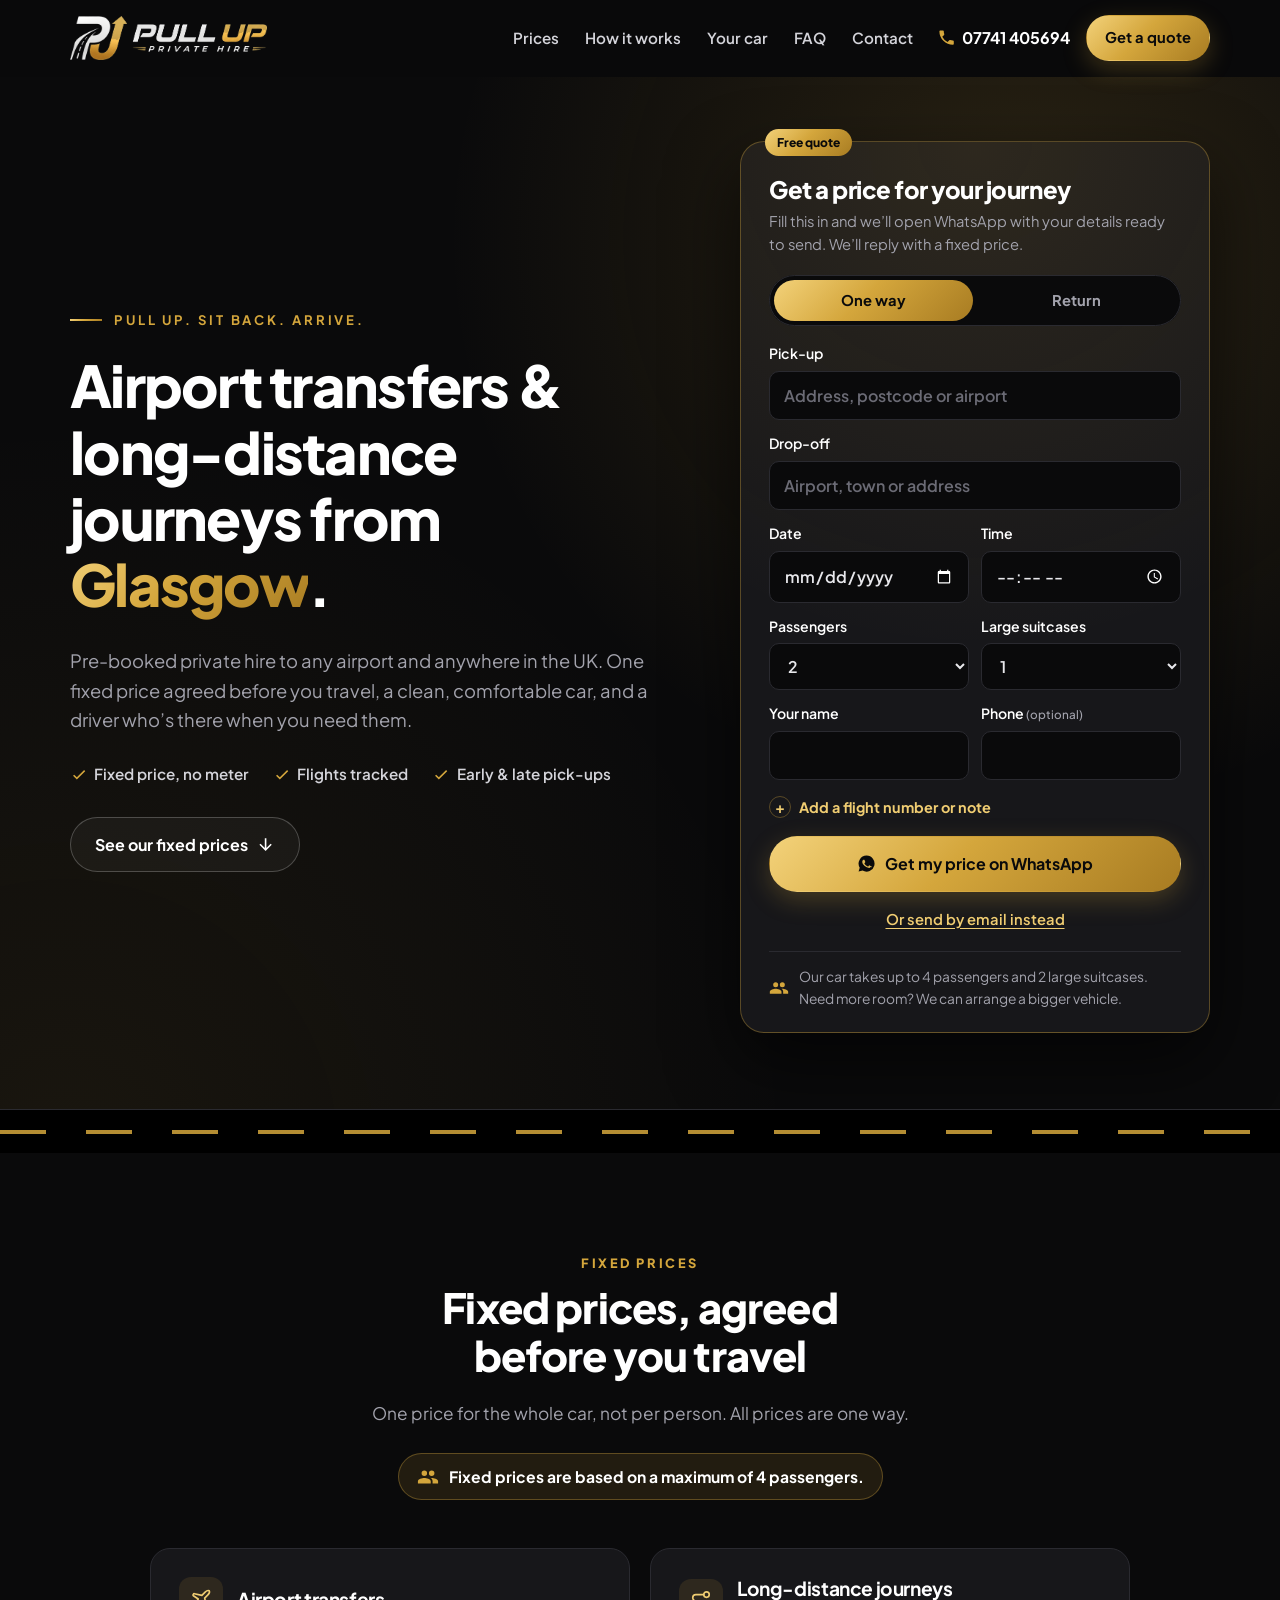
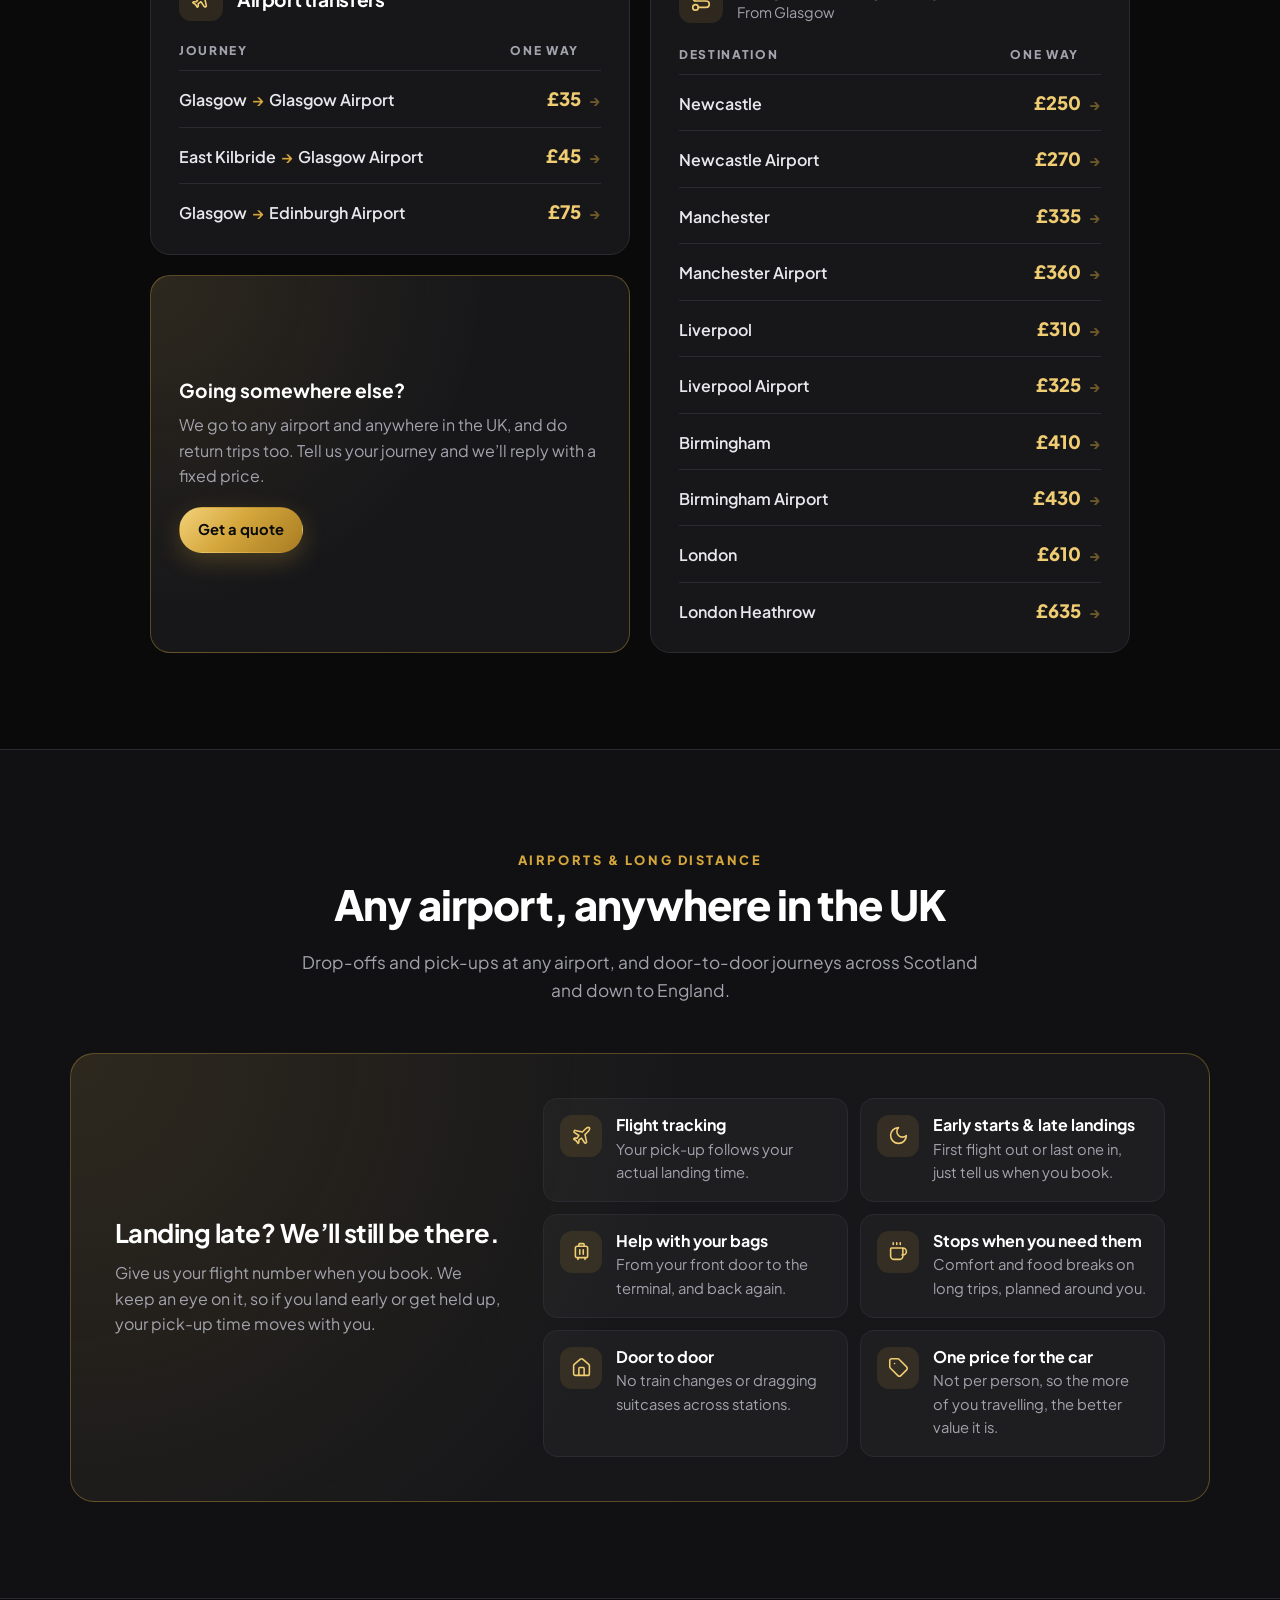
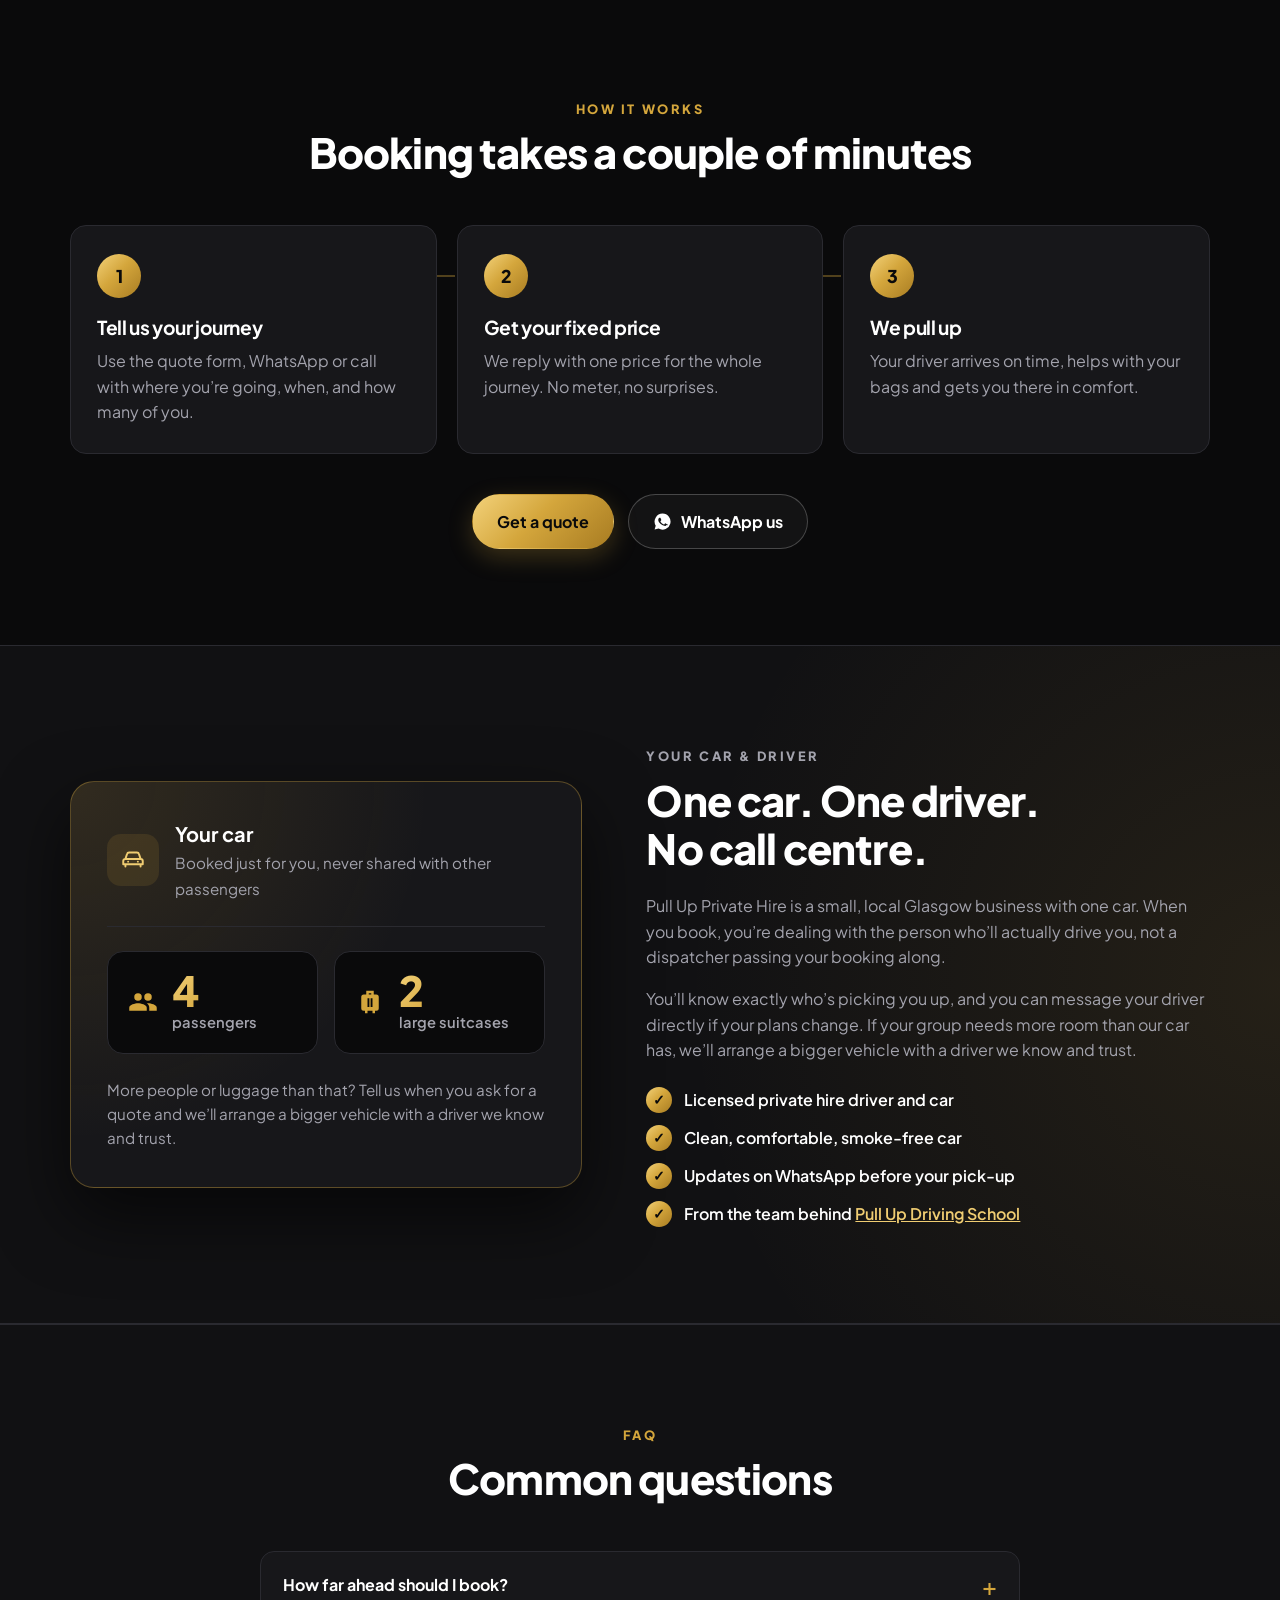
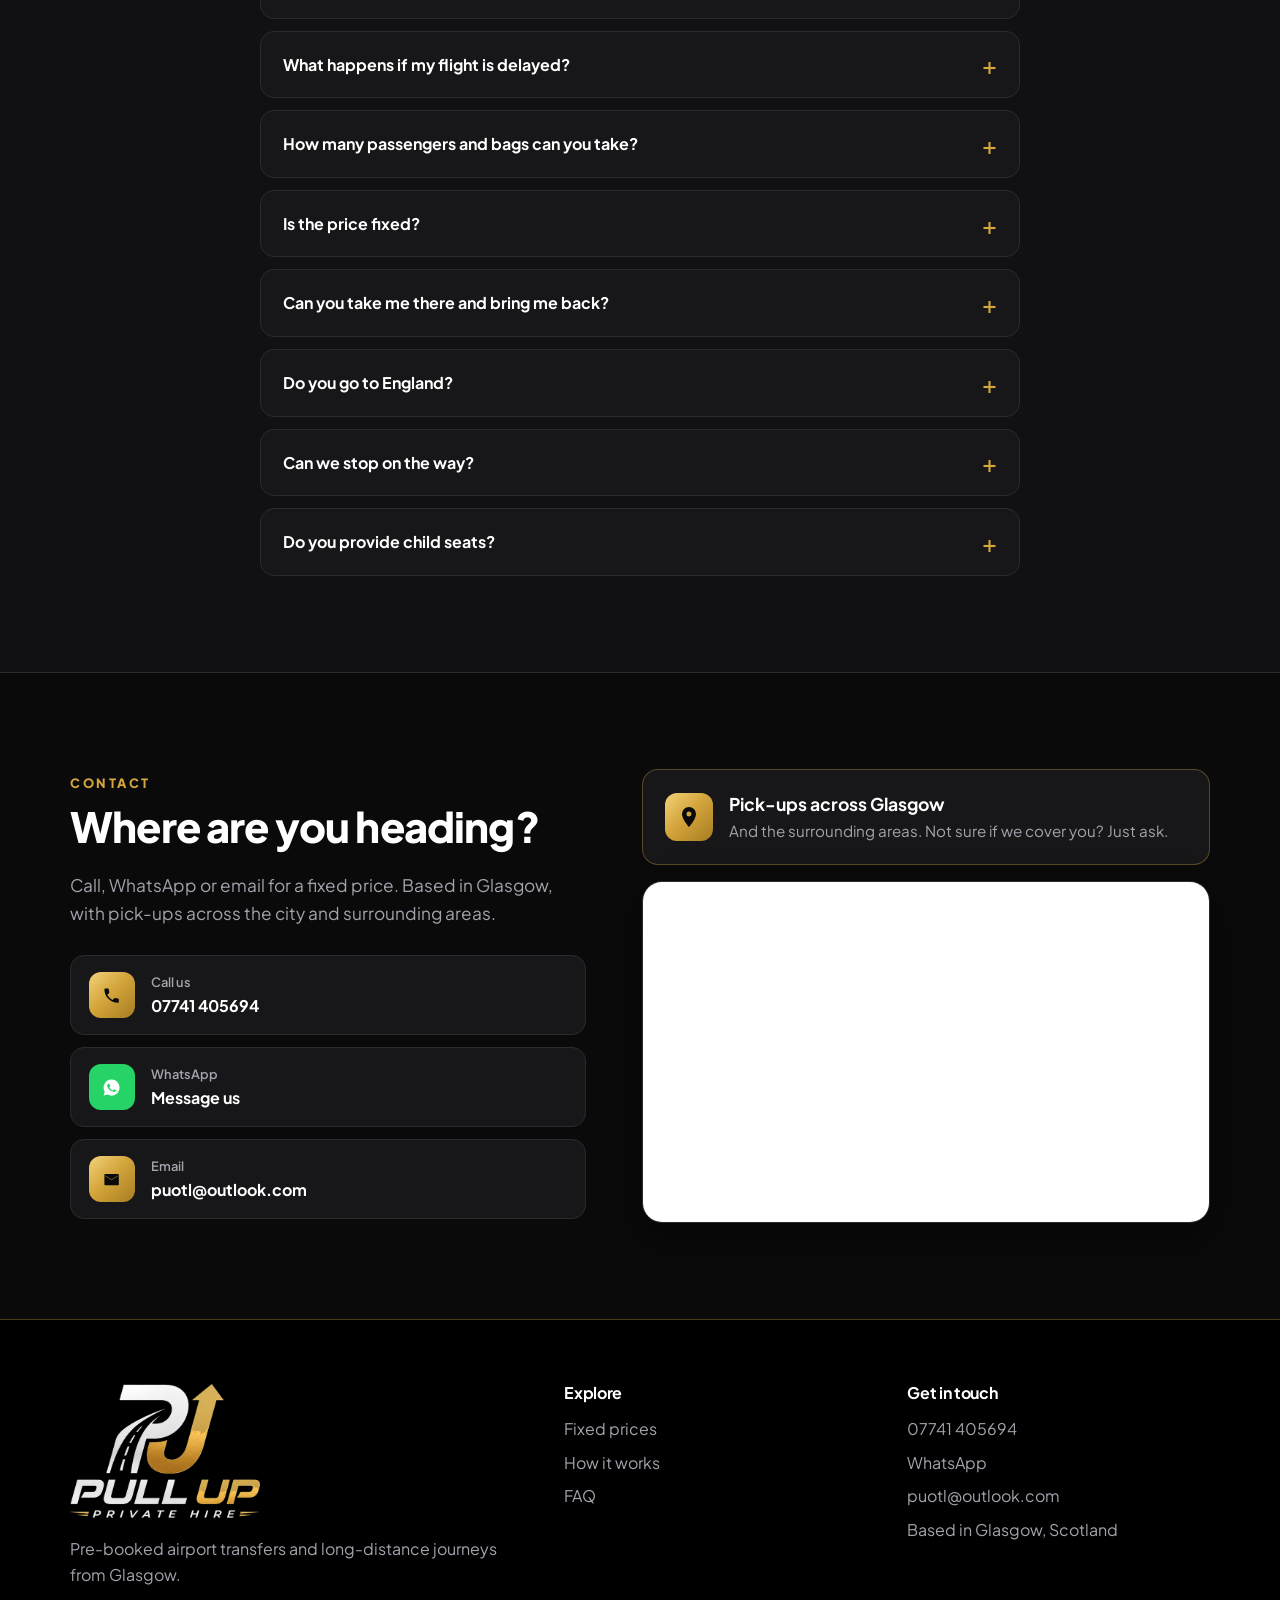
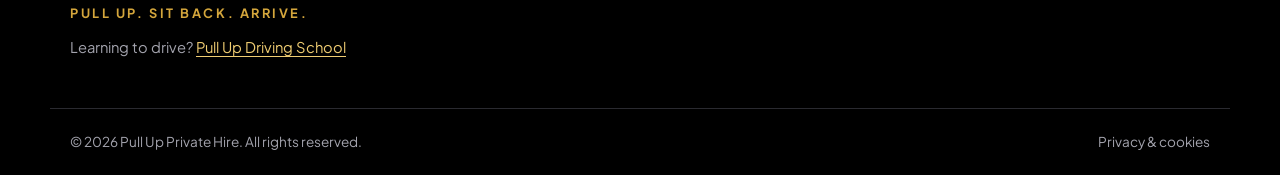
==== commit c55cb741: "Car takes 2 large suitcases; let bigger groups ask for a quote The owner's car fits 4 passengers and" ====
--- a/index.html
+++ b/index.html
@@ -22,7 +22,7 @@
   <link rel="preconnect" href="https://fonts.googleapis.com">
   <link rel="preconnect" href="https://fonts.gstatic.com" crossorigin>
   <link href="https://fonts.googleapis.com/css2?family=Plus+Jakarta+Sans:wght@400;500;600;700;800&display=swap" rel="stylesheet">
-  <link rel="stylesheet" href="styles.css">
+  <link rel="stylesheet" href="styles.css?v=3">
 
   <script type="application/ld+json">
   {
@@ -124,15 +124,16 @@
           <div class="field-row">
             <label>Passengers
               <select name="passengers">
-                <option>1</option><option selected>2</option><option>3</option><option>4</option>
+                <option>1</option><option selected>2</option><option>3</option><option>4</option><option>5</option><option>6</option><option>7</option><option>8</option><option>9 or more</option>
               </select>
             </label>
             <label>Large suitcases
               <select name="cases">
-                <option>0</option><option selected>1</option><option>2</option><option>3</option>
+                <option>0</option><option selected>1</option><option>2</option><option>3</option><option>4</option><option>5</option><option>6</option><option>7 or more</option>
               </select>
             </label>
           </div>
+          <p class="size-note" id="size-note" hidden>That’s more than our car takes. Send it anyway and we’ll arrange a bigger vehicle with a driver we know and trust.</p>
           <div class="field-row">
             <label>Your name<input name="name" required autocomplete="name"></label>
             <label>Phone <small>(optional)</small><input name="phone" type="tel" autocomplete="tel"></label>
@@ -150,7 +151,7 @@
           <button type="button" class="link-btn" id="send-email">Or send by email instead</button>
           <p class="form-note">
             <svg viewBox="0 0 24 24" aria-hidden="true"><path d="M16 11a3 3 0 1 0 0-6 3 3 0 0 0 0 6Zm-8 0a3 3 0 1 0 0-6 3 3 0 0 0 0 6Zm0 2c-2.3 0-7 1.2-7 3.5V19h14v-2.5C15 14.2 10.3 13 8 13Zm8 0h-1c1.2.8 2 2 2 3.5V19h6v-2.5c0-2.3-4.7-3.5-7-3.5Z"/></svg>
-            Our car takes up to 4 passengers and 3 large suitcases.
+            Our car takes up to 4 passengers and 2 large suitcases. Need more room? We can arrange a bigger vehicle.
           </p>
 
           <datalist id="places">
@@ -329,17 +330,17 @@
             </div>
             <div class="stat">
               <svg viewBox="0 0 24 24" aria-hidden="true"><path fill-rule="evenodd" d="M9 3h6v3h2a2 2 0 0 1 2 2v9a2 2 0 0 1-2 2h-1v2h-2v-2h-4v2H8v-2H7a2 2 0 0 1-2-2V8a2 2 0 0 1 2-2h2V3Zm2 2v1h2V5h-2Zm-1 4v7h1.5V9H10Zm2.5 0v7H14V9h-1.5Z"/></svg>
-              <strong>3</strong>
+              <strong>2</strong>
               <span>large suitcases</span>
             </div>
           </div>
-          <p class="spec-note">Travelling with more people or bags? Message us before you book and we’ll tell you honestly what fits.</p>
+          <p class="spec-note">More people or luggage than that? Tell us when you ask for a quote and we’ll arrange a bigger vehicle with a driver we know and trust.</p>
         </div>
         <div class="about-copy">
           <p class="kicker">Your car &amp; driver</p>
           <h2>One car. One driver. No call centre.</h2>
-          <p>Pull Up Private Hire is a small, local Glasgow business. When you book, you’re dealing with the person who’ll actually drive you, not a dispatcher passing your booking along.</p>
-          <p>You’ll know exactly who’s picking you up, and you can message your driver directly if your plans change.</p>
+          <p>Pull Up Private Hire is a small, local Glasgow business with one car. When you book, you’re dealing with the person who’ll actually drive you, not a dispatcher passing your booking along.</p>
+          <p>You’ll know exactly who’s picking you up, and you can message your driver directly if your plans change. If your group needs more room than our car has, we’ll arrange a bigger vehicle with a driver we know and trust.</p>
           <!-- TODO: confirm the licence wording with the driver, and add the council licence number if he wants it shown -->
           <ul class="checklist">
             <li>Licensed private hire driver and car</li>
@@ -369,7 +370,7 @@
           </details>
           <details>
             <summary>How many passengers and bags can you take?</summary>
-            <p>Up to 4 passengers and 3 large check-in suitcases. If you’re travelling with more people or luggage, message us before booking and we’ll tell you honestly what fits.</p>
+            <p>Our car takes up to 4 passengers and 2 large check-in suitcases. If there are more of you, or more luggage, put the real numbers on the quote form and send it anyway: we’ll arrange a bigger vehicle with a driver we know and trust.</p>
           </details>
           <details>
             <summary>Is the price fixed?</summary>
@@ -471,6 +472,6 @@
     <a href="#quote" class="mb-book">Quote</a>
   </div>
 
-  <script src="script.js"></script>
+  <script src="script.js?v=3"></script>
 </body>
 </html>
--- a/styles.css
+++ b/styles.css
@@ -177,6 +177,8 @@
 .more[open] summary::before { transform: rotate(45deg); }
 .more[open] summary { margin-bottom: 12px; }
 
+.size-note { margin: -2px 0 14px; padding: 10px 12px; border-radius: 10px; background: var(--gold-tint); border: 1px solid var(--gold-line); color: var(--white); font-size: .86rem; line-height: 1.45; }
+.size-note[hidden] { display: none; }
 .form-note { display: flex; align-items: center; gap: 10px; margin: 16px 0 0; padding-top: 14px; border-top: 1px solid var(--border); color: var(--muted); font-size: .86rem; }
 .form-note svg { color: var(--gold); width: 20px; height: 20px; }
 
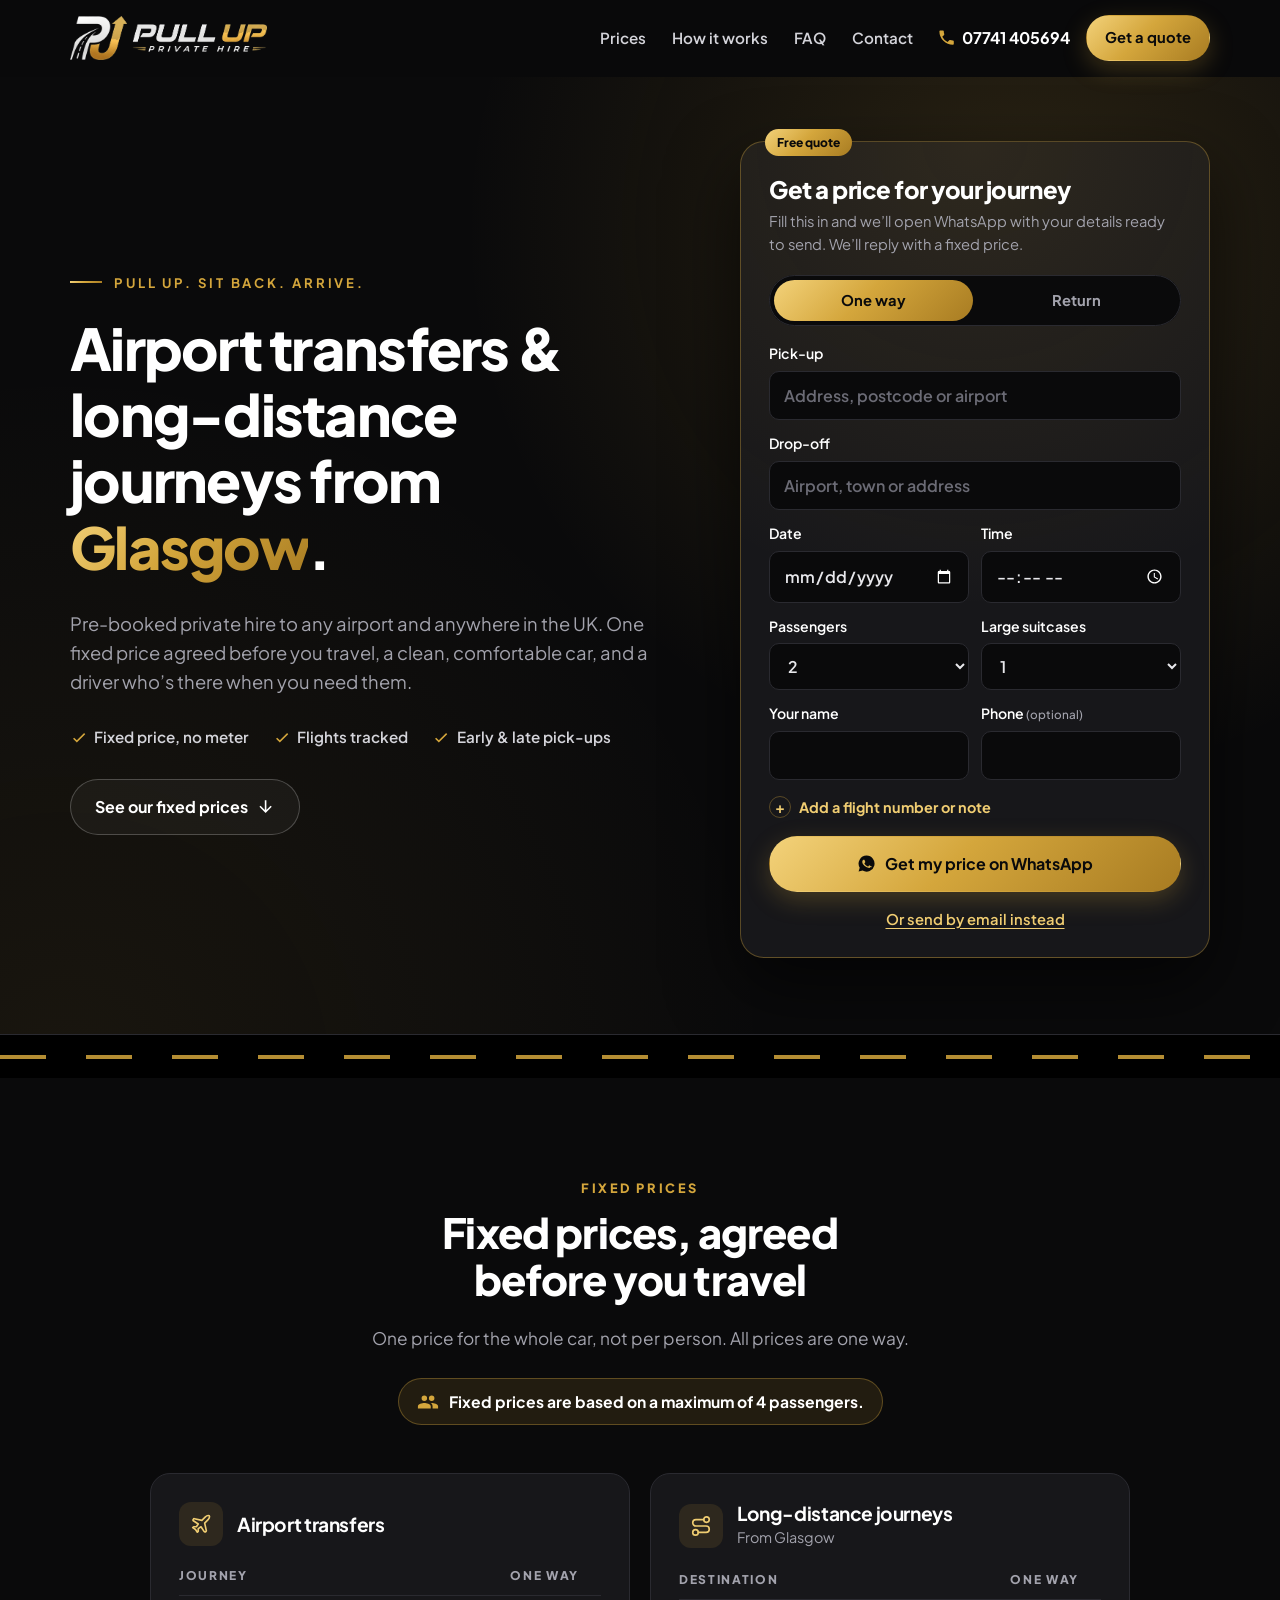
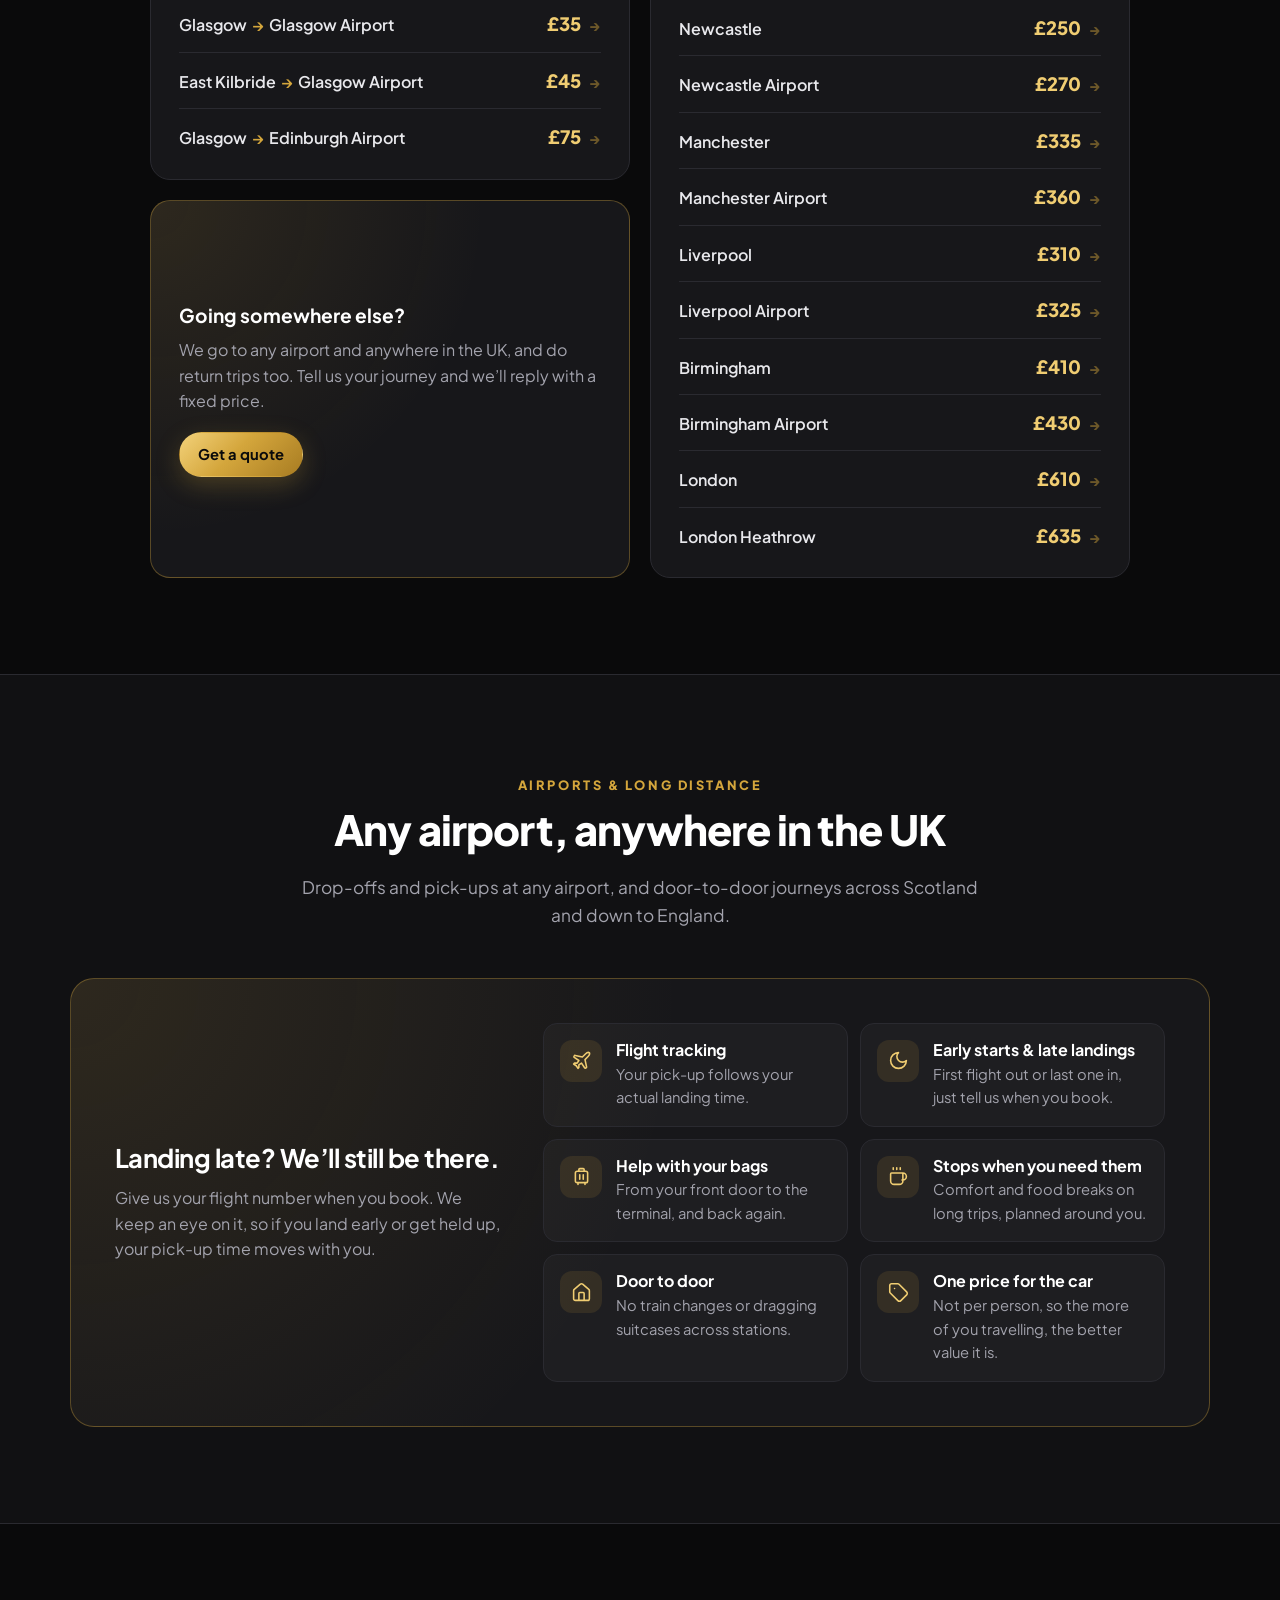
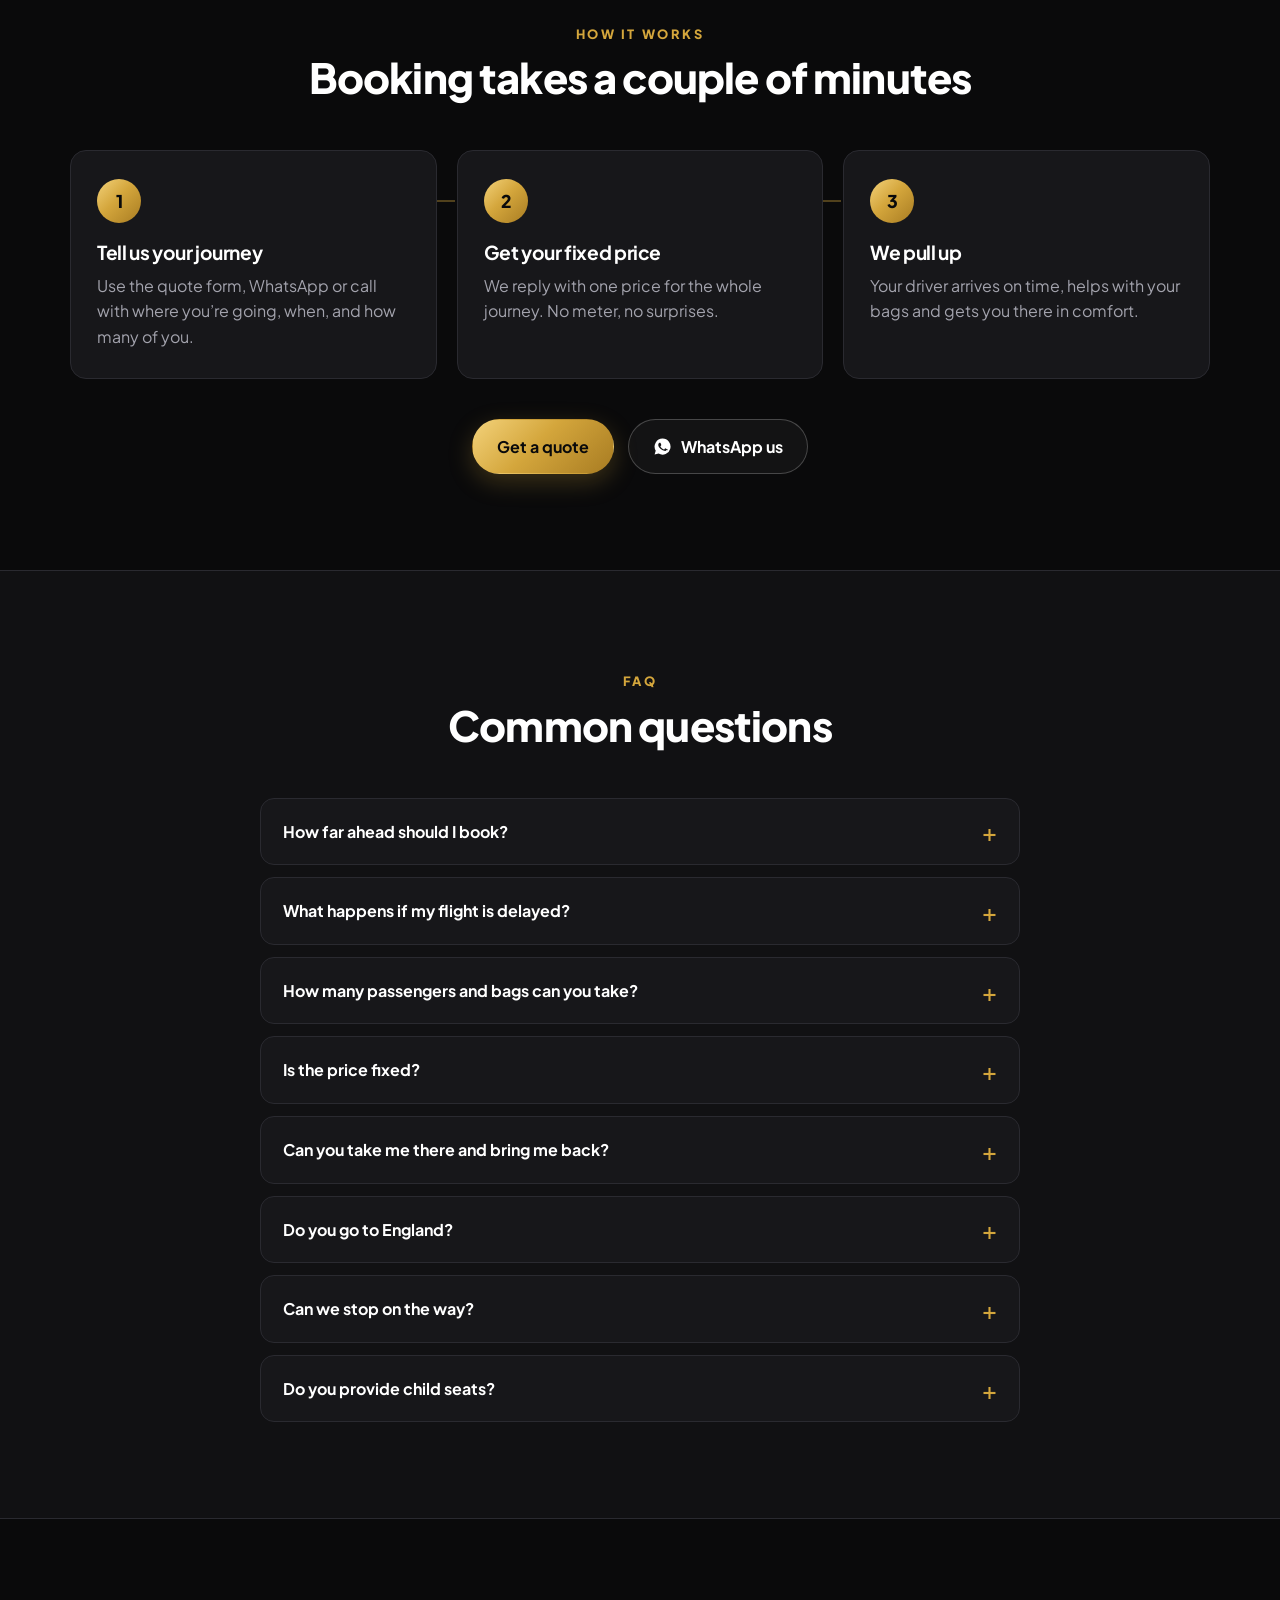
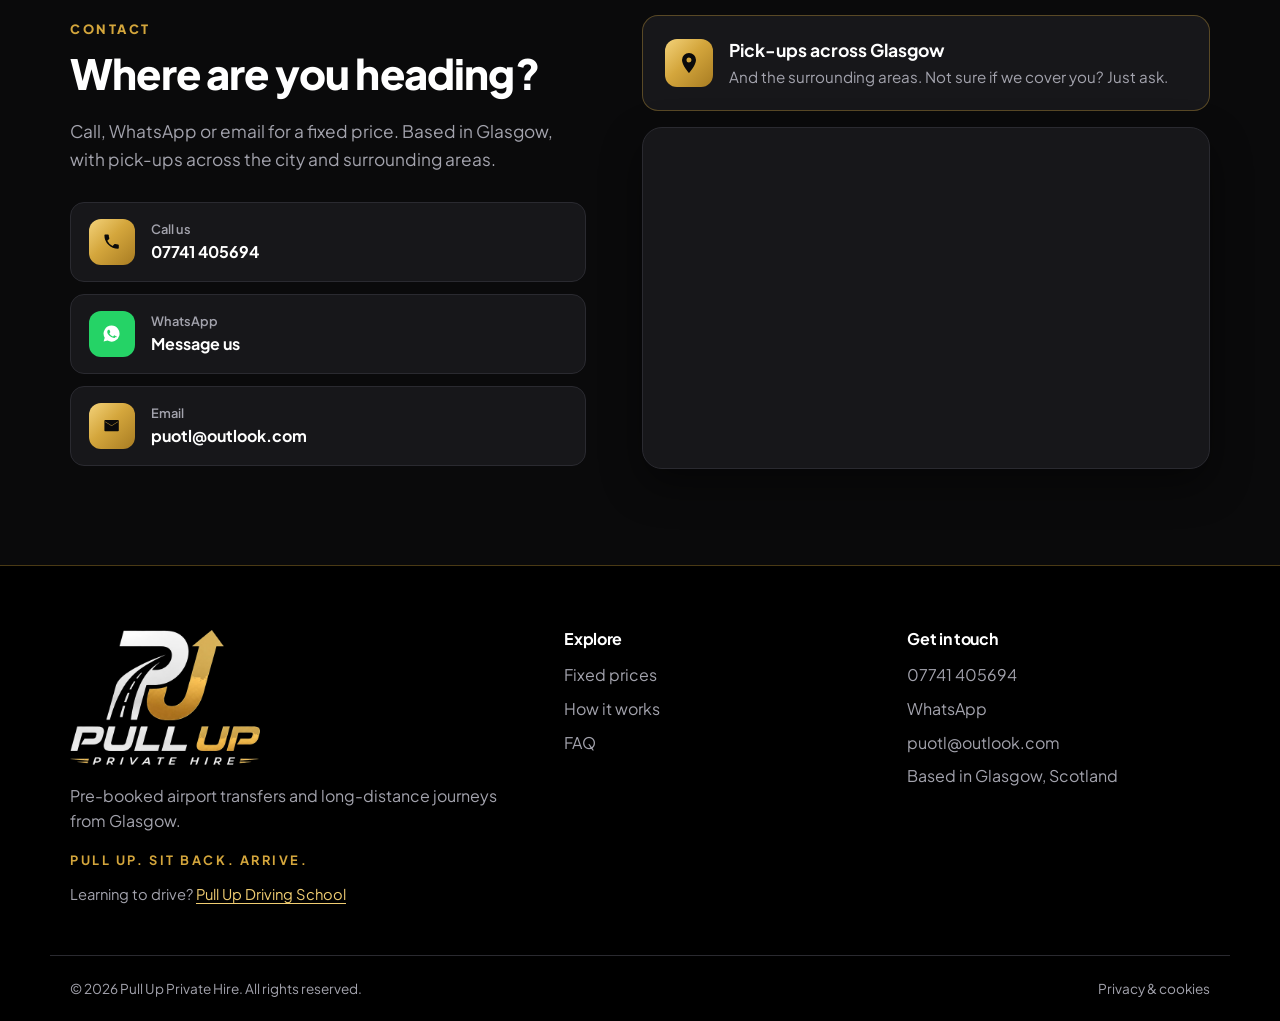
==== commit c67562ef: "Remove the "Your car" section and mentions of whose car it is The owner doesn't want passengers told" ====
--- a/index.html
+++ b/index.html
@@ -22,7 +22,7 @@
   <link rel="preconnect" href="https://fonts.googleapis.com">
   <link rel="preconnect" href="https://fonts.gstatic.com" crossorigin>
   <link href="https://fonts.googleapis.com/css2?family=Plus+Jakarta+Sans:wght@400;500;600;700;800&display=swap" rel="stylesheet">
-  <link rel="stylesheet" href="styles.css?v=3">
+  <link rel="stylesheet" href="styles.css?v=4">
 
   <script type="application/ld+json">
   {
@@ -59,7 +59,6 @@
       <nav class="nav" id="nav">
         <a href="#prices">Prices</a>
         <a href="#how">How it works</a>
-        <a href="#car">Your car</a>
         <a href="#faq">FAQ</a>
         <a href="#contact">Contact</a>
       </nav>
@@ -133,7 +132,6 @@
               </select>
             </label>
           </div>
-          <p class="size-note" id="size-note" hidden>That’s more than our car takes. Send it anyway and we’ll arrange a bigger vehicle with a driver we know and trust.</p>
           <div class="field-row">
             <label>Your name<input name="name" required autocomplete="name"></label>
             <label>Phone <small>(optional)</small><input name="phone" type="tel" autocomplete="tel"></label>
@@ -149,10 +147,6 @@
             Get my price on WhatsApp
           </button>
           <button type="button" class="link-btn" id="send-email">Or send by email instead</button>
-          <p class="form-note">
-            <svg viewBox="0 0 24 24" aria-hidden="true"><path d="M16 11a3 3 0 1 0 0-6 3 3 0 0 0 0 6Zm-8 0a3 3 0 1 0 0-6 3 3 0 0 0 0 6Zm0 2c-2.3 0-7 1.2-7 3.5V19h14v-2.5C15 14.2 10.3 13 8 13Zm8 0h-1c1.2.8 2 2 2 3.5V19h6v-2.5c0-2.3-4.7-3.5-7-3.5Z"/></svg>
-            Our car takes up to 4 passengers and 2 large suitcases. Need more room? We can arrange a bigger vehicle.
-          </p>
 
           <datalist id="places">
             <option value="Glasgow Airport"></option>
@@ -310,48 +304,6 @@
       </div>
     </section>
 
-    <!-- Car and driver -->
-    <section id="car" class="section section-feature">
-      <div class="container about">
-        <!-- TODO: swap or add a photo of the private hire car when the driver sends one -->
-        <div class="spec">
-          <div class="spec-head">
-            <span class="icon-wrap"><svg viewBox="0 0 24 24" aria-hidden="true"><path d="M5 11l1.5-4.5A2 2 0 0 1 8.4 5h7.2a2 2 0 0 1 1.9 1.5L19 11m-14 0h14m-14 0a2 2 0 0 0-2 2v3h2m14-5a2 2 0 0 1 2 2v3h-2M5 16v2m14-2v2M5 16h14M7.5 13.5h.01M16.5 13.5h.01"/></svg></span>
-            <div>
-              <strong>Your car</strong>
-              <span>Booked just for you, never shared with other passengers</span>
-            </div>
-          </div>
-          <div class="spec-stats">
-            <div class="stat">
-              <svg viewBox="0 0 24 24" aria-hidden="true"><path d="M16 11a3 3 0 1 0 0-6 3 3 0 0 0 0 6Zm-8 0a3 3 0 1 0 0-6 3 3 0 0 0 0 6Zm0 2c-2.3 0-7 1.2-7 3.5V19h14v-2.5C15 14.2 10.3 13 8 13Zm8 0h-1c1.2.8 2 2 2 3.5V19h6v-2.5c0-2.3-4.7-3.5-7-3.5Z"/></svg>
-              <strong>4</strong>
-              <span>passengers</span>
-            </div>
-            <div class="stat">
-              <svg viewBox="0 0 24 24" aria-hidden="true"><path fill-rule="evenodd" d="M9 3h6v3h2a2 2 0 0 1 2 2v9a2 2 0 0 1-2 2h-1v2h-2v-2h-4v2H8v-2H7a2 2 0 0 1-2-2V8a2 2 0 0 1 2-2h2V3Zm2 2v1h2V5h-2Zm-1 4v7h1.5V9H10Zm2.5 0v7H14V9h-1.5Z"/></svg>
-              <strong>2</strong>
-              <span>large suitcases</span>
-            </div>
-          </div>
-          <p class="spec-note">More people or luggage than that? Tell us when you ask for a quote and we’ll arrange a bigger vehicle with a driver we know and trust.</p>
-        </div>
-        <div class="about-copy">
-          <p class="kicker">Your car &amp; driver</p>
-          <h2>One car. One driver. No call centre.</h2>
-          <p>Pull Up Private Hire is a small, local Glasgow business with one car. When you book, you’re dealing with the person who’ll actually drive you, not a dispatcher passing your booking along.</p>
-          <p>You’ll know exactly who’s picking you up, and you can message your driver directly if your plans change. If your group needs more room than our car has, we’ll arrange a bigger vehicle with a driver we know and trust.</p>
-          <!-- TODO: confirm the licence wording with the driver, and add the council licence number if he wants it shown -->
-          <ul class="checklist">
-            <li>Licensed private hire driver and car</li>
-            <li>Clean, comfortable, smoke-free car</li>
-            <li>Updates on WhatsApp before your pick-up</li>
-            <li><span>From the team behind <a href="https://pullupdrivingschool.co.uk/" target="_blank" rel="noopener">Pull Up Driving School</a></span></li>
-          </ul>
-        </div>
-      </div>
-    </section>
-
     <!-- FAQ -->
     <section id="faq" class="section section-tint">
       <div class="container narrow">
@@ -362,7 +314,7 @@
         <div class="faq">
           <details>
             <summary>How far ahead should I book?</summary>
-            <p>As early as you can, especially for early-morning flights and long journeys. We have one car, so booking ahead is the best way to make sure we can take you. For a last-minute trip, message us anyway and we’ll tell you straight away if we can do it.</p>
+            <p>As early as you can, especially for early-morning flights and long journeys. For a last-minute trip, message us anyway and we’ll tell you straight away if we can do it.</p>
           </details>
           <details>
             <summary>What happens if my flight is delayed?</summary>
@@ -370,7 +322,7 @@
           </details>
           <details>
             <summary>How many passengers and bags can you take?</summary>
-            <p>Our car takes up to 4 passengers and 2 large check-in suitcases. If there are more of you, or more luggage, put the real numbers on the quote form and send it anyway: we’ll arrange a bigger vehicle with a driver we know and trust.</p>
+            <p>Tell us how many passengers and large suitcases when you ask for a quote, and we’ll quote for a car that fits you all. Our fixed prices are for up to 4 passengers.</p>
           </details>
           <details>
             <summary>Is the price fixed?</summary>
@@ -472,6 +424,6 @@
     <a href="#quote" class="mb-book">Quote</a>
   </div>
 
-  <script src="script.js?v=3"></script>
+  <script src="script.js?v=4"></script>
 </body>
 </html>
--- a/styles.css
+++ b/styles.css
@@ -176,11 +176,6 @@
 .more summary::before { content: "+"; display: grid; place-items: center; width: 20px; height: 20px; border-radius: 50%; border: 1.5px solid var(--gold-line); font-size: .95rem; line-height: 1; transition: transform .2s; }
 .more[open] summary::before { transform: rotate(45deg); }
 .more[open] summary { margin-bottom: 12px; }
-
-.size-note { margin: -2px 0 14px; padding: 10px 12px; border-radius: 10px; background: var(--gold-tint); border: 1px solid var(--gold-line); color: var(--white); font-size: .86rem; line-height: 1.45; }
-.size-note[hidden] { display: none; }
-.form-note { display: flex; align-items: center; gap: 10px; margin: 16px 0 0; padding-top: 14px; border-top: 1px solid var(--border); color: var(--muted); font-size: .86rem; }
-.form-note svg { color: var(--gold); width: 20px; height: 20px; }
 
 /* Road motif echoing the logo */
 .road { position: absolute; left: 0; right: 0; bottom: 0; height: 44px; background: #000; border-top: 1px solid var(--border); }
@@ -244,25 +239,6 @@
 .step-num { width: 44px; height: 44px; border-radius: 50%; background: var(--gold-grad); color: var(--bg); display: grid; place-items: center; font-weight: 800; font-size: 1.1rem; margin-bottom: 18px; }
 .steps-cta { display: flex; flex-wrap: wrap; justify-content: center; gap: 14px; margin-top: 40px; }
 
-/* Car and driver */
-.section-feature { background: radial-gradient(circle at 100% 50%, rgba(212,166,60,.10), transparent 45%), var(--bg-alt); border-top: 1px solid var(--border); border-bottom: 1px solid var(--border); }
-.about { display: grid; grid-template-columns: 1fr 1.1fr; gap: 64px; align-items: center; }
-.about-copy p { color: var(--muted); }
-.spec { background: radial-gradient(circle at 0% 0%, rgba(212,166,60,.14), transparent 55%), var(--surface); border: 1px solid var(--gold-line); border-radius: 24px; padding: 36px; box-shadow: var(--shadow-lg); }
-.spec-head { display: flex; align-items: center; gap: 16px; padding-bottom: 24px; border-bottom: 1px solid var(--border); }
-.spec-head strong { display: block; color: var(--white); font-size: 1.25rem; }
-.spec-head span:not(.icon-wrap) { color: var(--muted); font-size: .95rem; }
-.spec-stats { display: grid; grid-template-columns: 1fr 1fr; gap: 16px; margin: 24px 0; }
-.stat { display: grid; grid-template-columns: auto 1fr; grid-template-rows: auto auto; column-gap: 14px; align-items: center; background: var(--bg); border: 1px solid var(--border); border-radius: 16px; padding: 18px 20px; }
-.stat svg { grid-row: 1 / 3; width: 30px; height: 30px; color: var(--gold); }
-.stat strong { font-size: 2.6rem; font-weight: 800; line-height: 1; letter-spacing: -0.03em; background: var(--gold-grad); -webkit-background-clip: text; background-clip: text; color: transparent; }
-.stat span { color: var(--muted); font-weight: 600; font-size: .92rem; }
-.spec-note { margin: 0; color: var(--muted); font-size: .95rem; }
-.checklist { list-style: none; padding: 0; margin: 24px 0 0; display: grid; gap: 12px; }
-.checklist li { display: flex; gap: 12px; align-items: center; color: var(--white); font-weight: 600; }
-.checklist li::before { content: "✓"; width: 26px; height: 26px; flex-shrink: 0; border-radius: 50%; background: var(--gold-grad); color: var(--bg); display: grid; place-items: center; font-weight: 800; font-size: .85rem; }
-.checklist a { color: var(--gold-light); }
-
 /* FAQ */
 .faq { display: grid; gap: 12px; }
 .faq details { background: var(--surface); border: 1px solid var(--border); border-radius: 14px; padding: 0 22px; transition: border-color .2s; }
@@ -353,9 +329,8 @@
   .header-actions { margin-left: auto; }
 
   .hero { padding: 44px 0 104px; }
-  .hero-inner, .about, .contact { grid-template-columns: 1fr; }
+  .hero-inner, .contact { grid-template-columns: 1fr; }
   .quote-card { max-width: 560px; }
-  .about { gap: 40px; }
   .steps { grid-template-columns: 1fr; }
   .price-grid { grid-template-columns: 1fr; grid-template-areas: "air" "long" "ask"; max-width: 560px; }
   .steps li:not(:last-child)::after { top: auto; bottom: -19px; left: 48px; width: 2px; height: 18px; }
@@ -374,11 +349,6 @@
   .price-note { border-radius: 14px; font-size: .92rem; }
   .price-card { padding: 22px 18px 8px; }
   .price-ask { padding: 22px 18px; }
-  .spec { padding: 24px 18px; }
-  .stat { padding: 14px; column-gap: 10px; }
-  .stat strong { font-size: 2.2rem; }
-  .stat svg { grid-row: 1; width: 24px; height: 24px; }
-  .stat span { grid-column: 1 / -1; margin-top: 6px; }
   .contact-card { font-size: .9rem; }
   .map iframe { height: 280px; }
   .footer-inner { grid-template-columns: 1fr; }
@@ -398,4 +368,4 @@
 }
 
 /* Let grid children shrink below their content width (stops sideways scroll on phones) */
-.hero-inner > *, .about > *, .contact > *, .panel > *, .price-grid > *, .footer-inner > *, .field-row > * { min-width: 0; }
+.hero-inner > *, .contact > *, .panel > *, .price-grid > *, .footer-inner > *, .field-row > * { min-width: 0; }
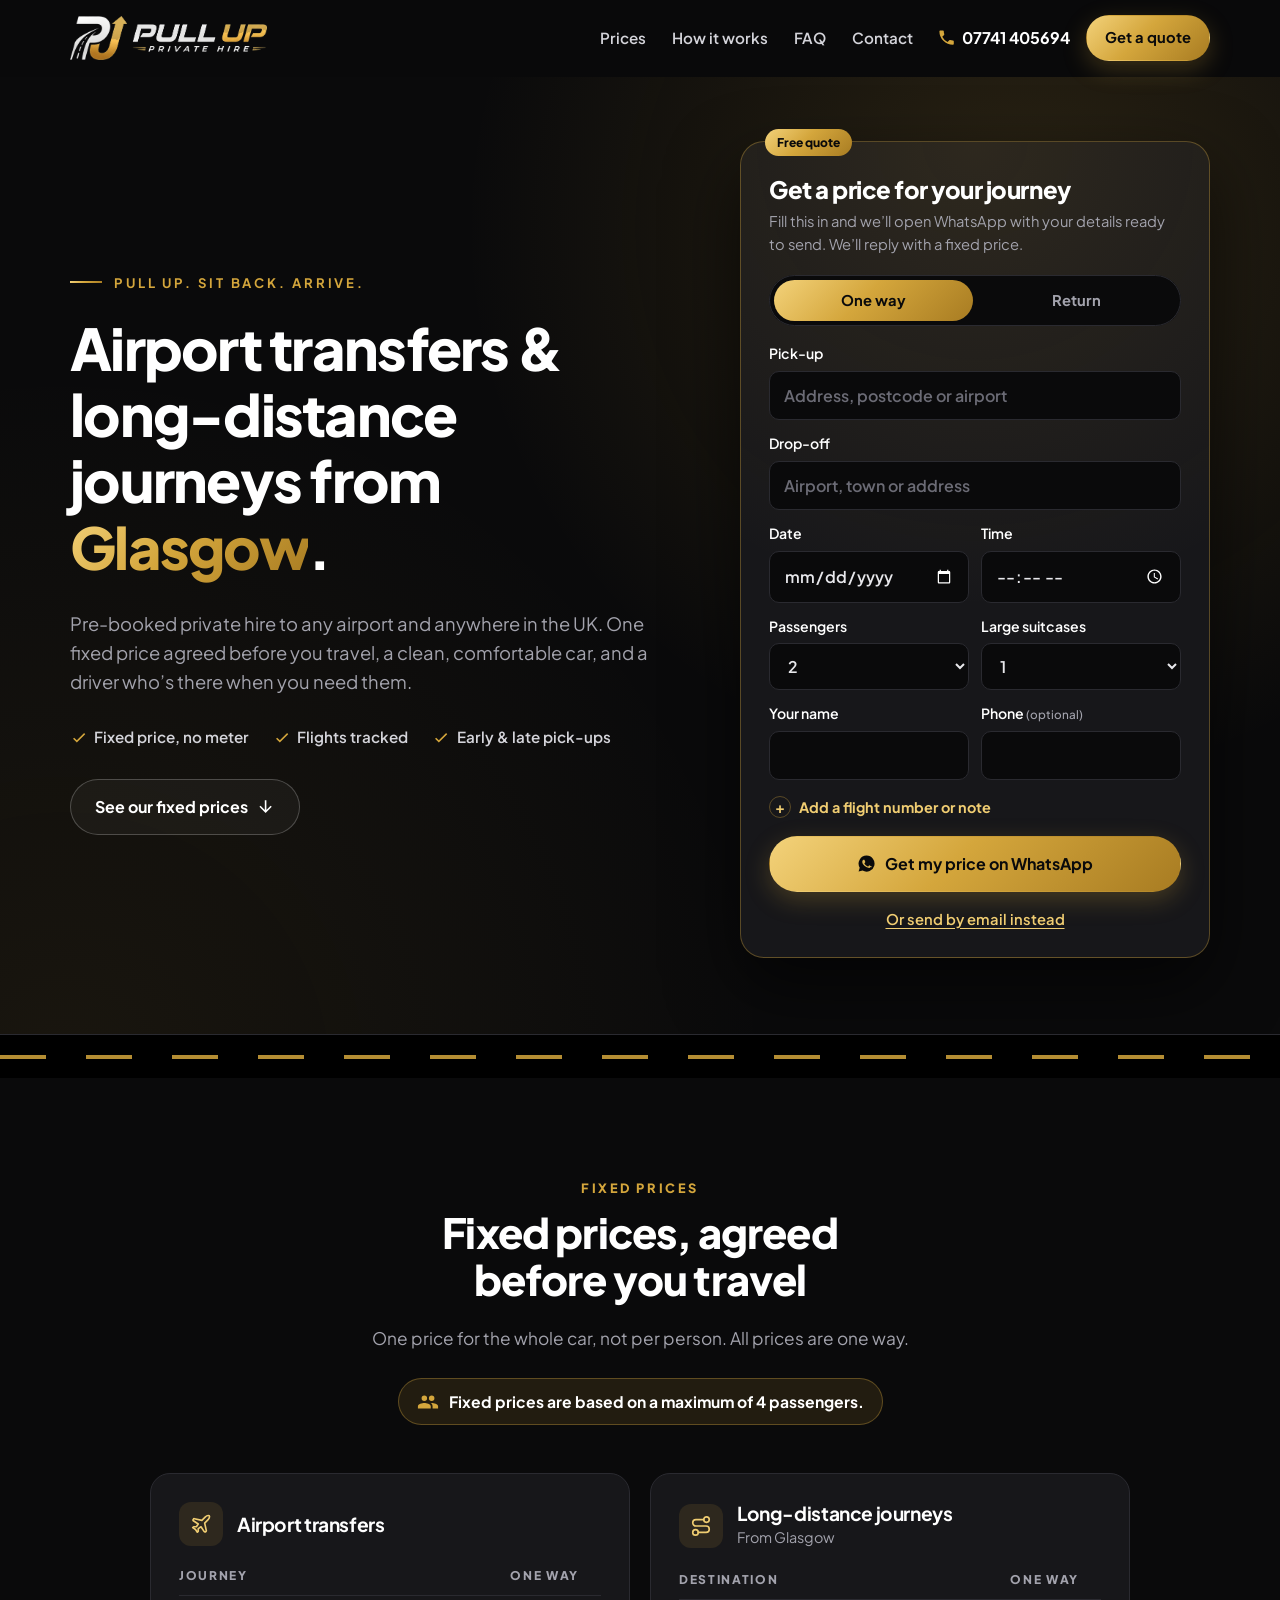
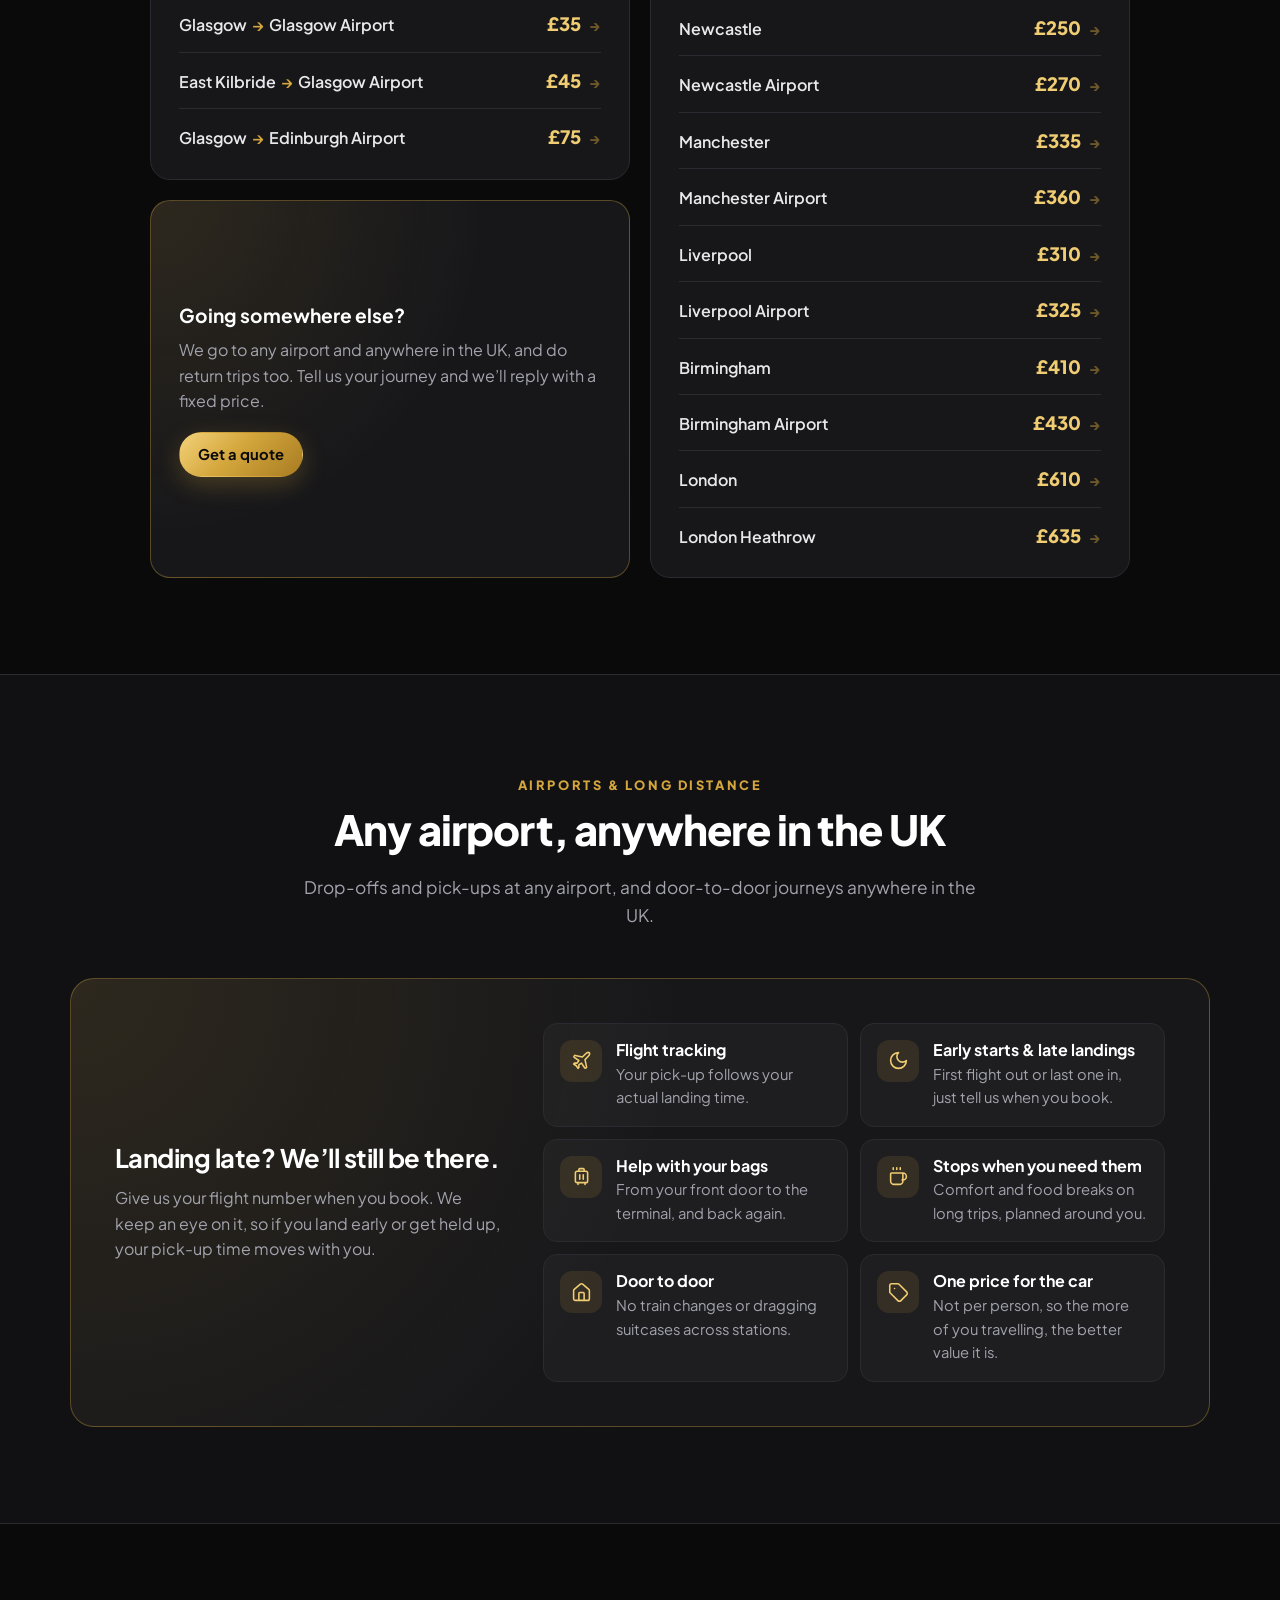
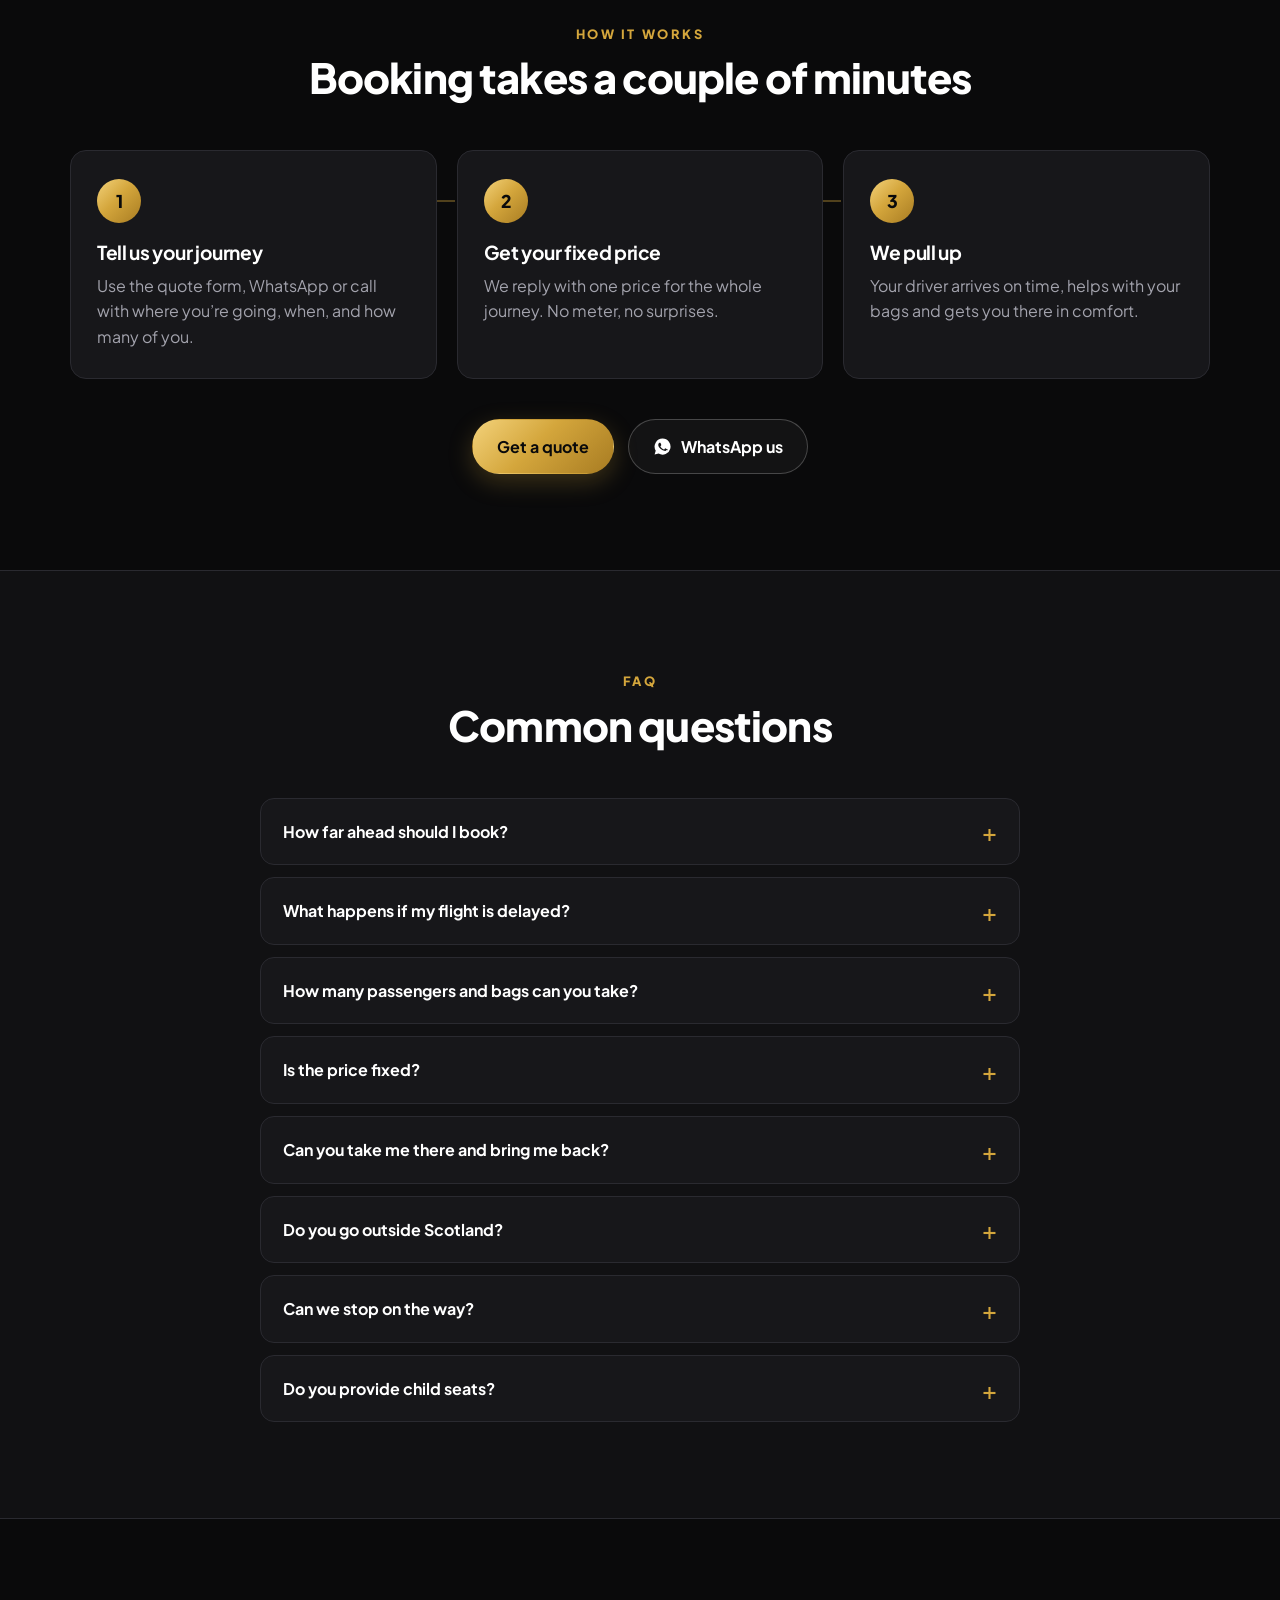
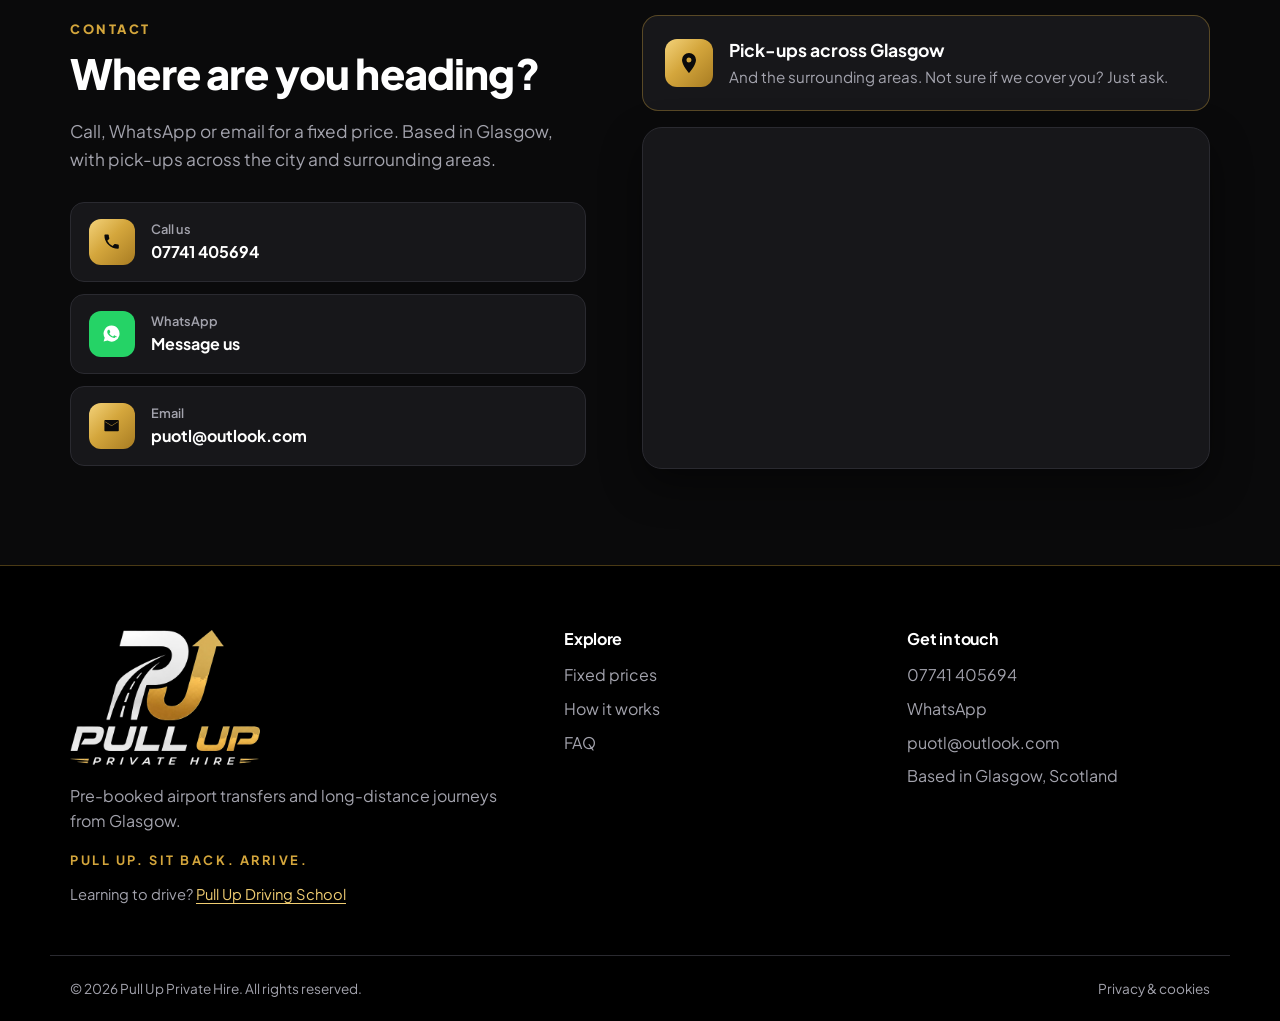
==== commit e96fe245: "Say anywhere in the UK instead of Scotland and England The service intro and the "Do you go to Engla" ====
--- a/index.html
+++ b/index.html
@@ -232,7 +232,7 @@
         <div class="section-head">
           <p class="kicker">Airports &amp; long distance</p>
           <h2>Any airport, anywhere in the UK</h2>
-          <p class="section-sub">Drop-offs and pick-ups at any airport, and door-to-door journeys across Scotland and down to England.</p>
+          <p class="section-sub">Drop-offs and pick-ups at any airport, and door-to-door journeys anywhere in the UK.</p>
         </div>
         <!-- TODO: check each promise in this panel with the driver before going live -->
         <div class="panel">
@@ -333,8 +333,8 @@
             <p>Yes. Choose Return on the quote form and we’ll price both journeys. It’s popular for holidays: we drop you at the airport and collect you when you land.</p>
           </details>
           <details>
-            <summary>Do you go to England?</summary>
-            <p>Yes. As well as Scottish airports and towns, we do long-distance journeys to Newcastle, Manchester, Liverpool, Birmingham, London and anywhere else in the UK.</p>
+            <summary>Do you go outside Scotland?</summary>
+            <p>Yes. We do long-distance journeys anywhere in the UK, including Newcastle, Manchester, Liverpool, Birmingham and London.</p>
           </details>
           <details>
             <summary>Can we stop on the way?</summary>
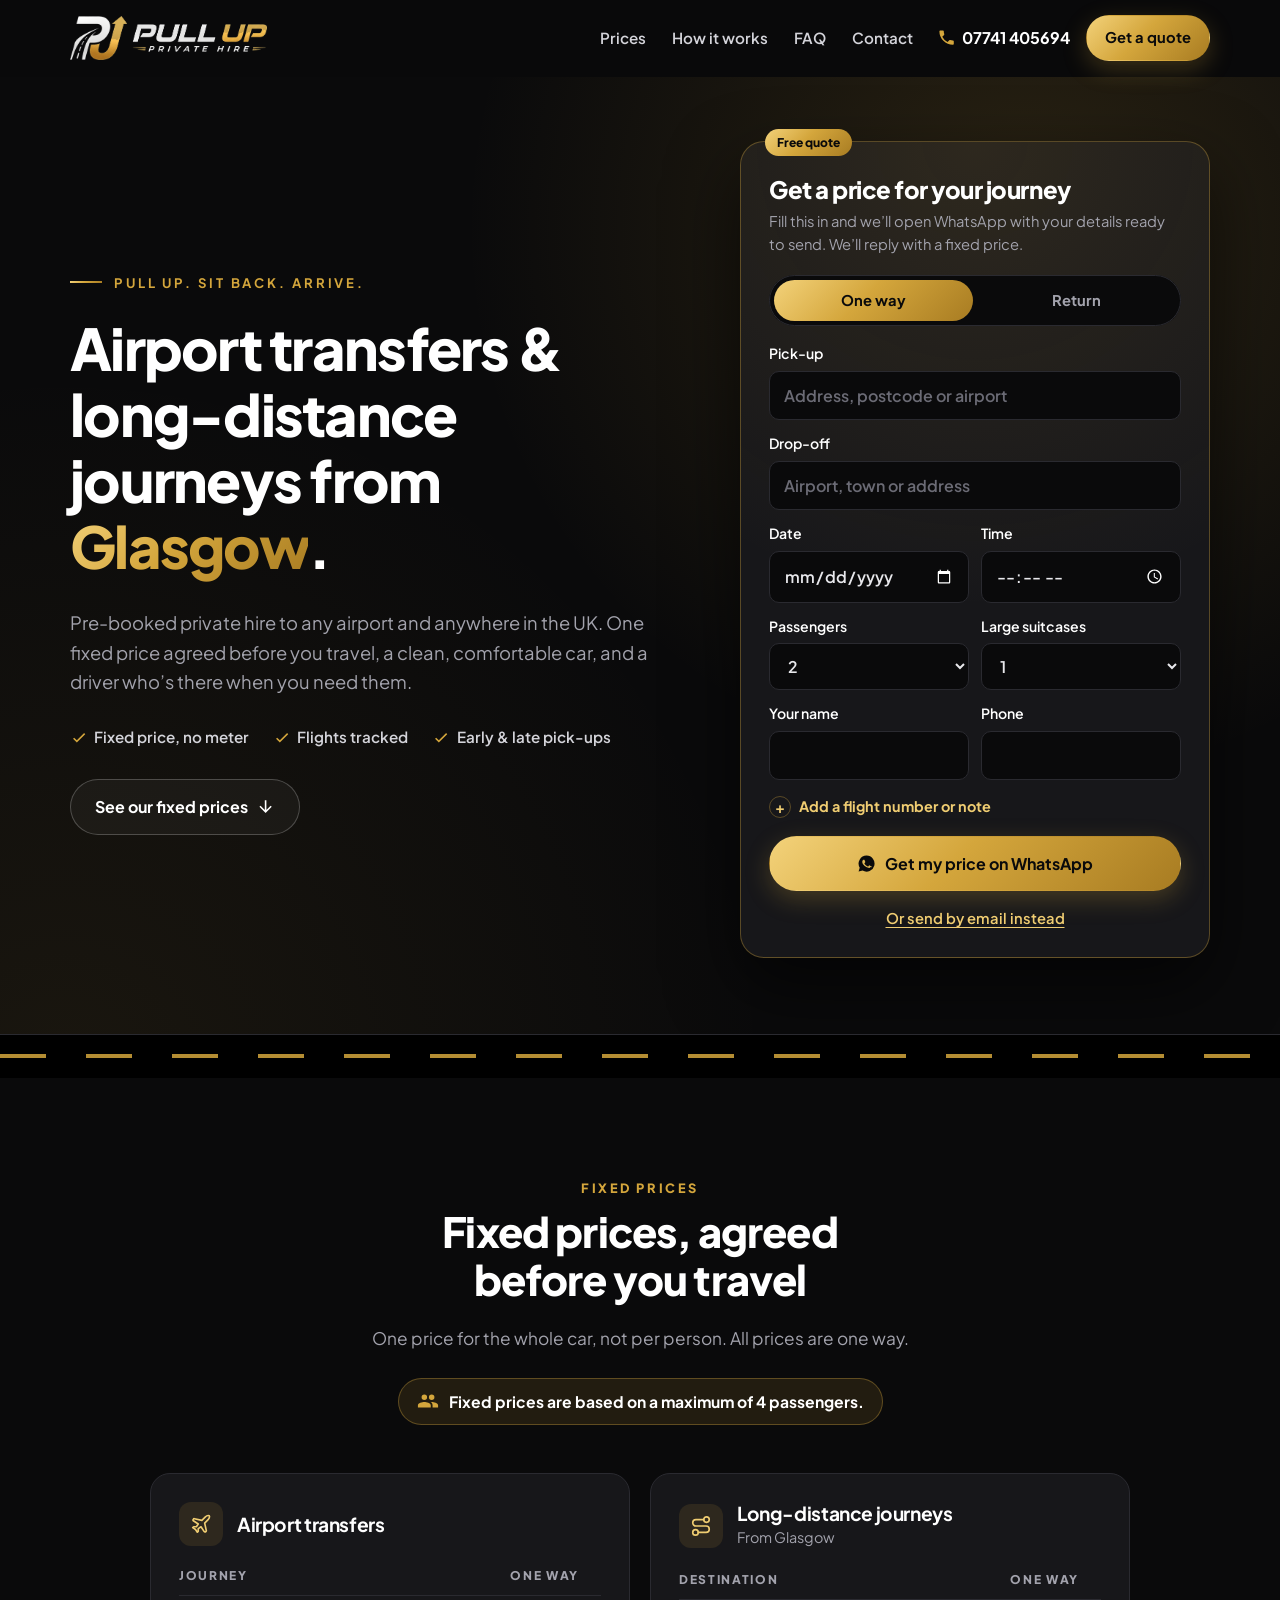
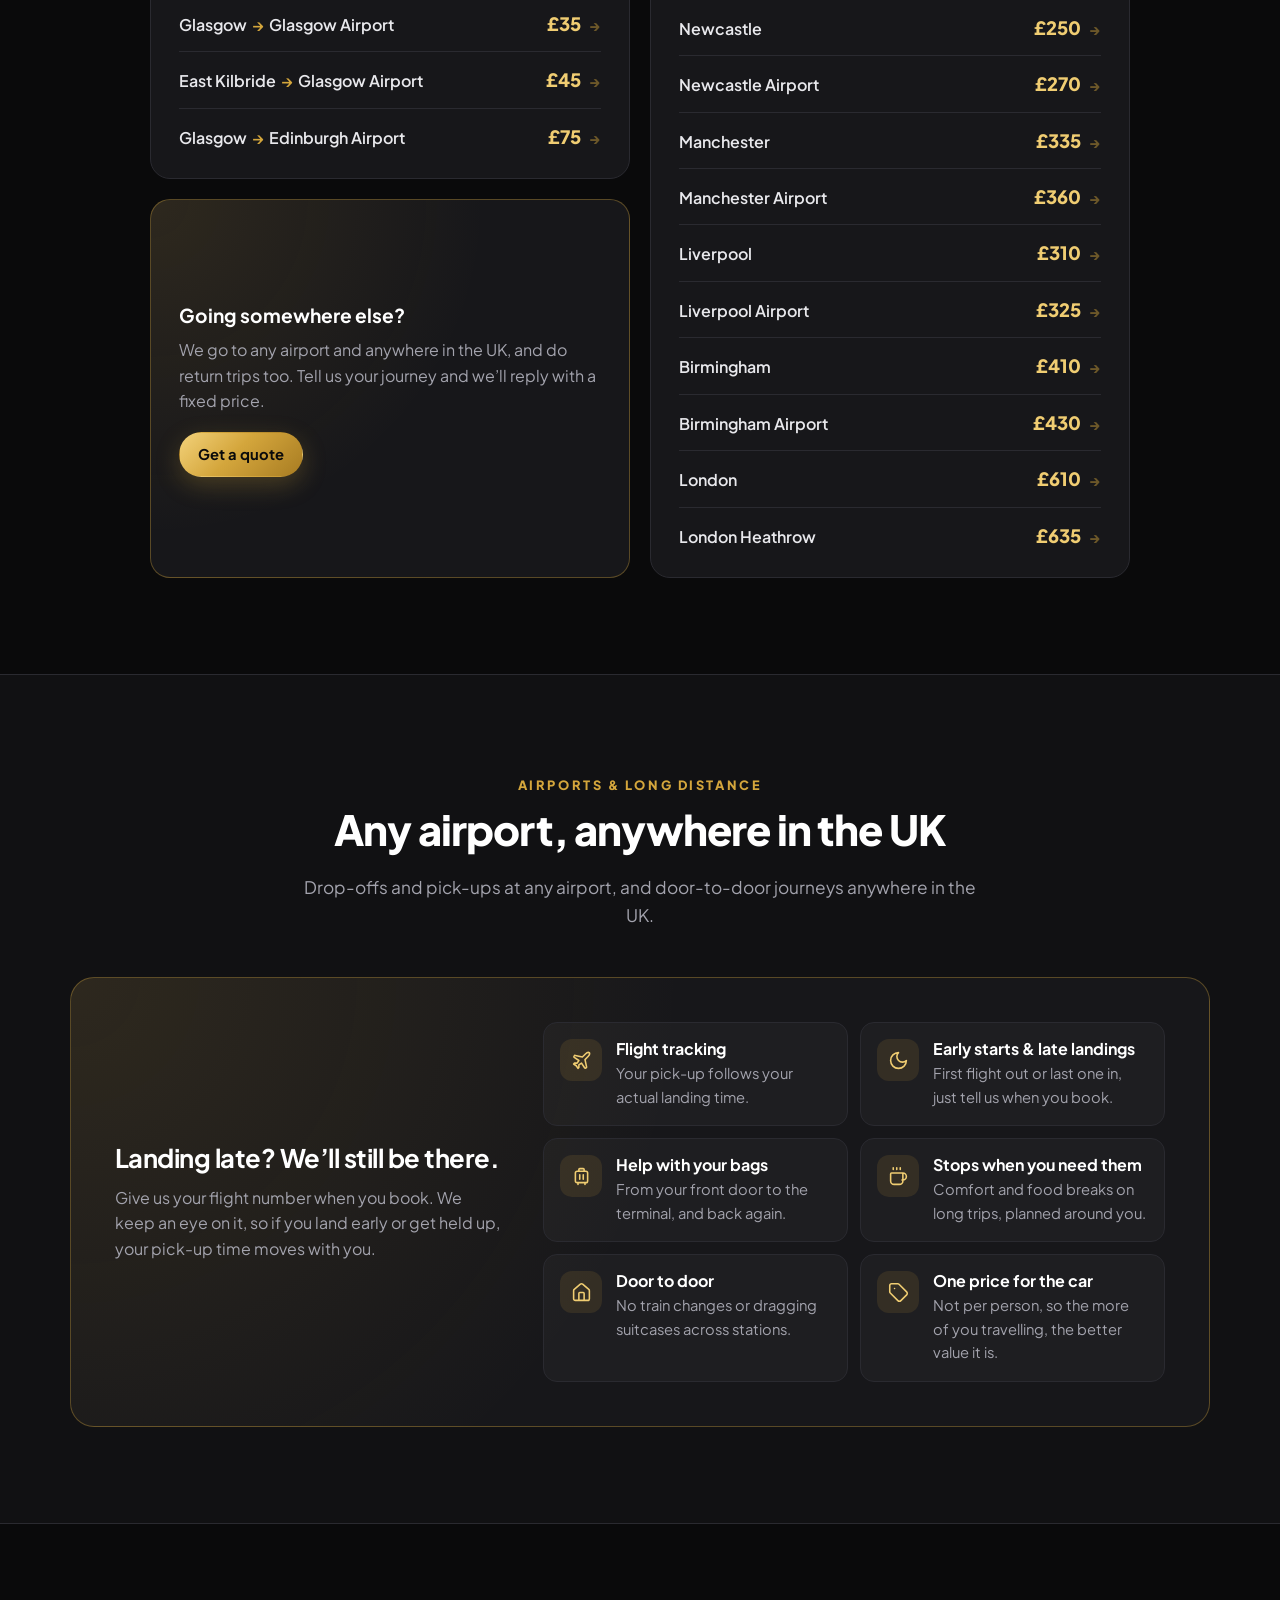
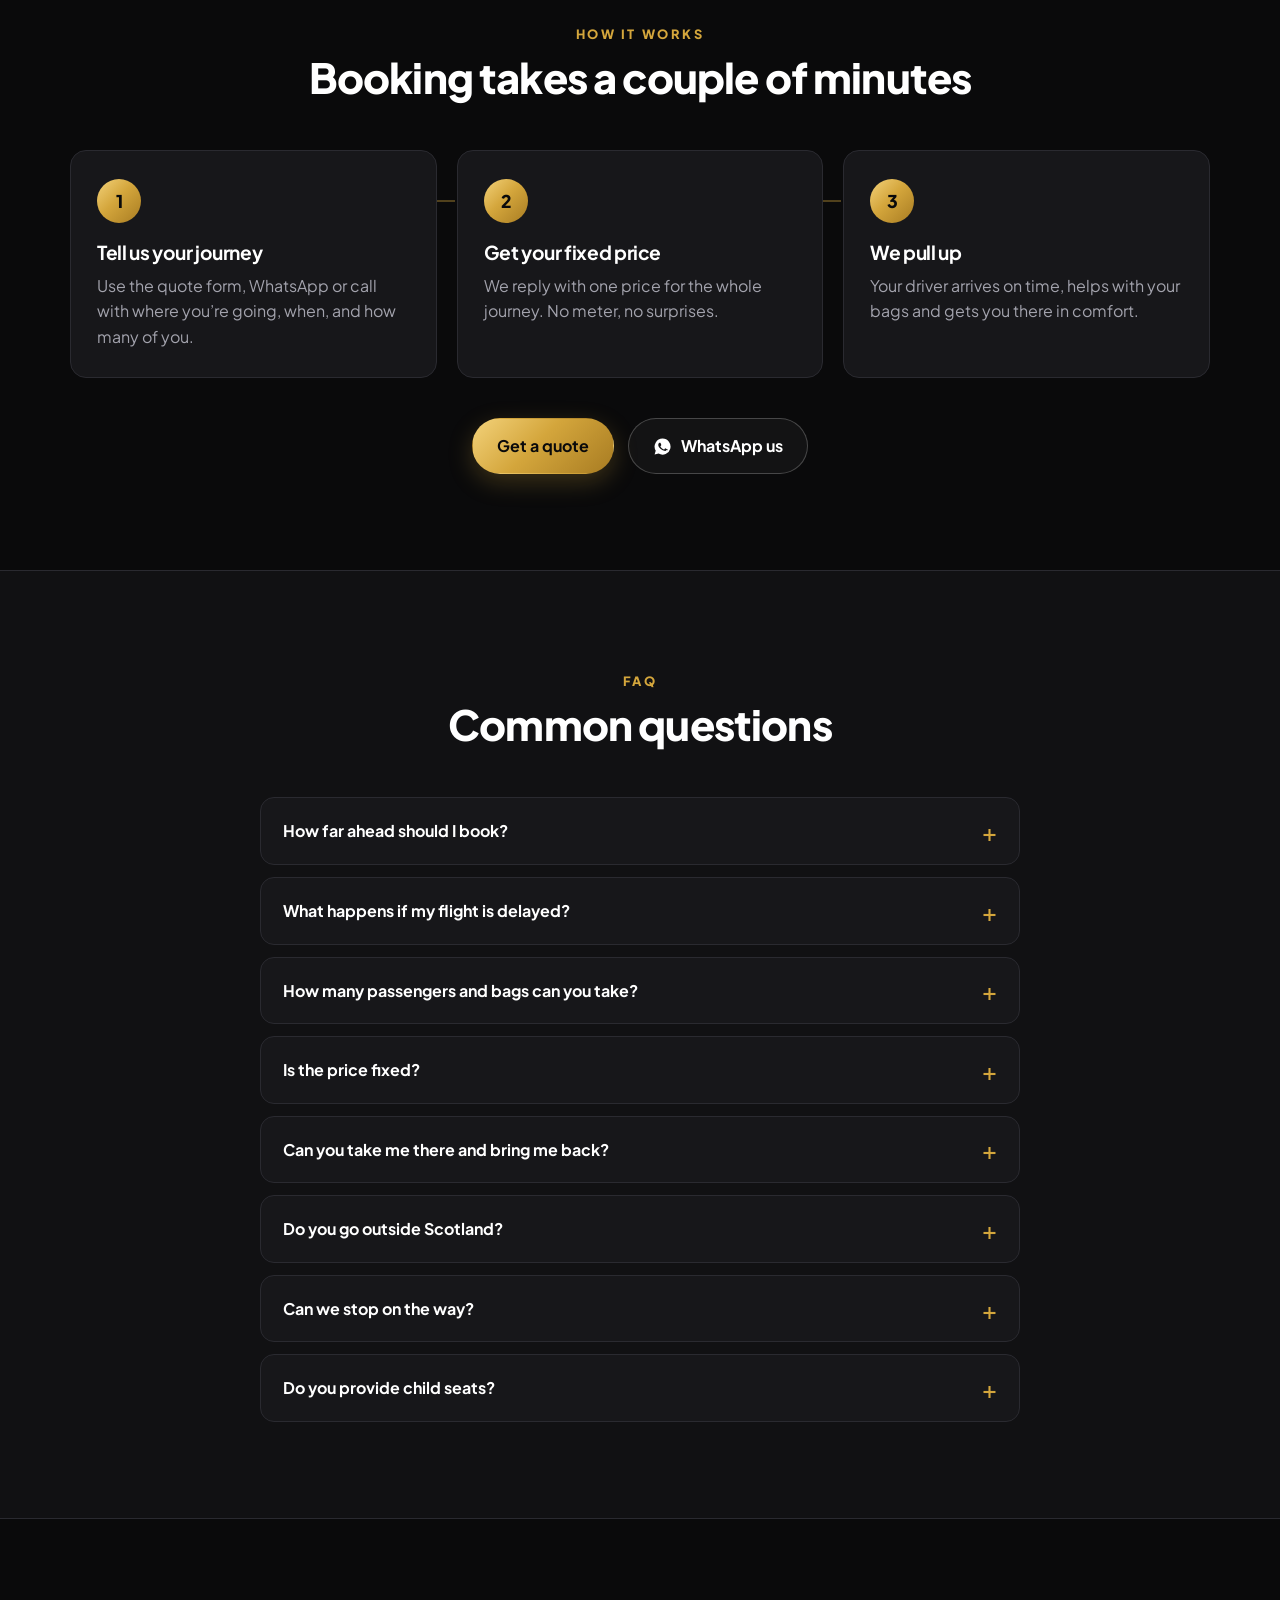
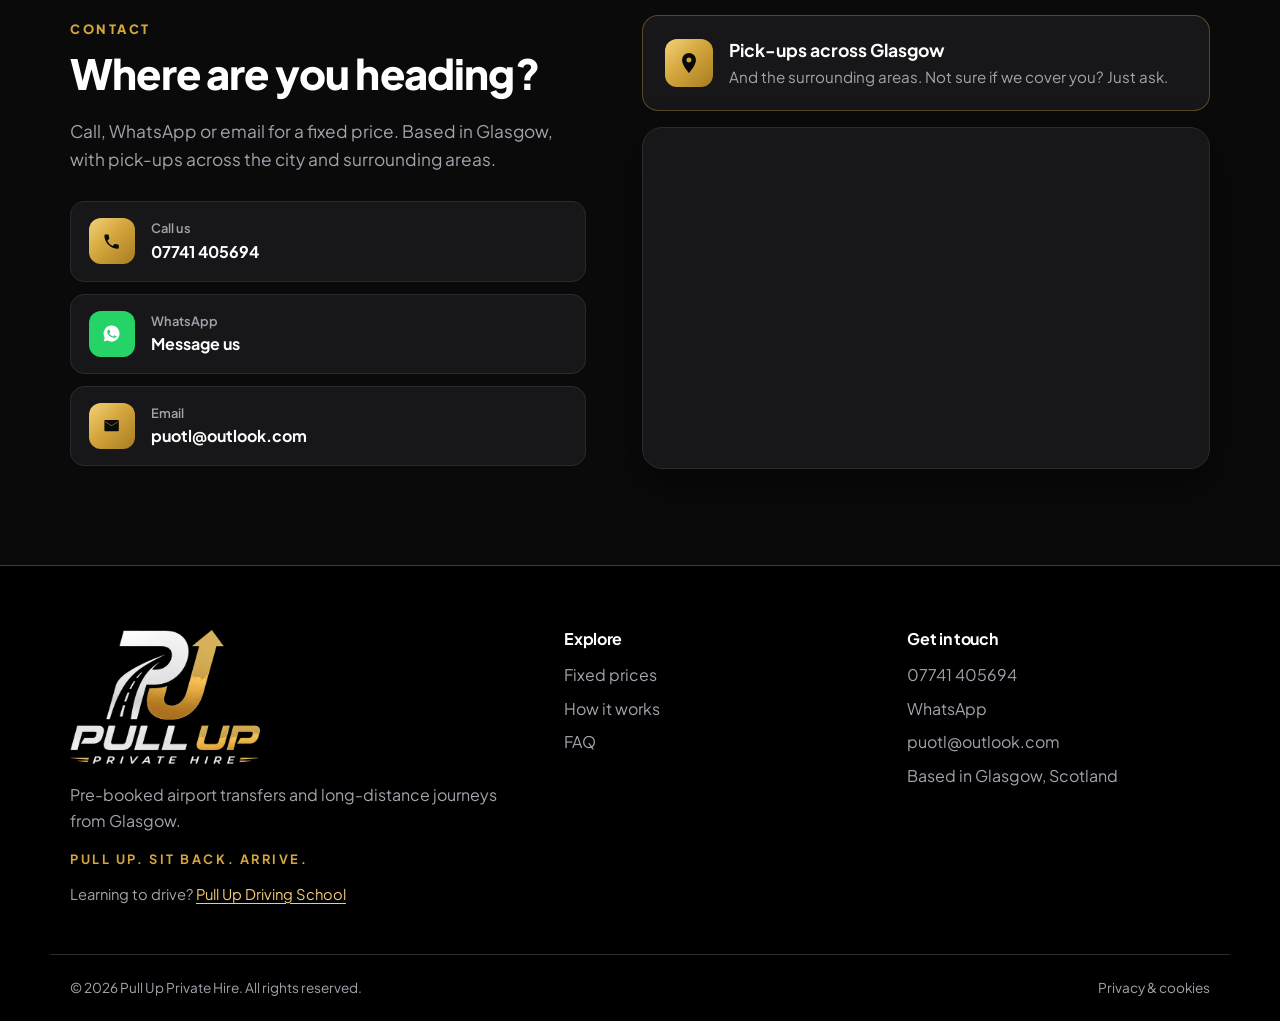
==== commit b5633466: "Make the phone number required on the quote form Co-Authored-By: Claude Opus 5.5 <noreply@anthropic." ====
--- a/index.html
+++ b/index.html
@@ -134,7 +134,7 @@
           </div>
           <div class="field-row">
             <label>Your name<input name="name" required autocomplete="name"></label>
-            <label>Phone <small>(optional)</small><input name="phone" type="tel" autocomplete="tel"></label>
+            <label>Phone<input name="phone" type="tel" required autocomplete="tel"></label>
           </div>
           <details class="more">
             <summary>Add a flight number or note</summary>
